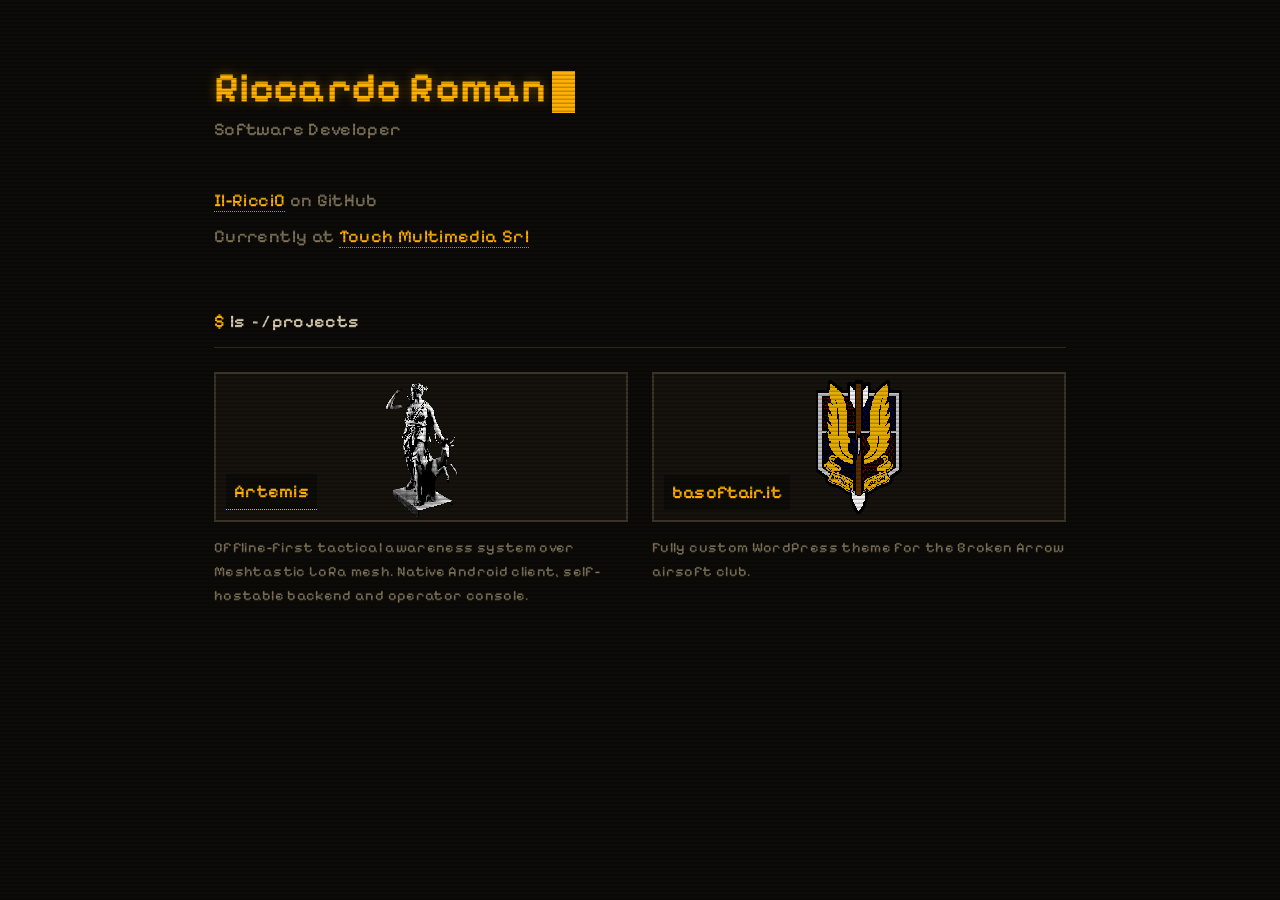
==== index.html @ a09cd4cc "Added minimal artemis page to allow for apk download." ====
<!DOCTYPE html>
<html lang="en">
<head>
	<meta charset="utf-8">
	<meta name="viewport" content="width=device-width, initial-scale=1">
	<title>Riccardo Roman | ilriccio.dev</title>
	<meta name="description" content="Software developer in Vicenza, Italy.">

	<link rel="icon" type="image/png" sizes="32x32" href="/favicon-32.png">
	<link rel="icon" type="image/png" sizes="16x16" href="/favicon-16.png">
	<link rel="icon" href="/favicon.ico" sizes="any">
	<link rel="apple-touch-icon" href="/apple-touch-icon.png">

	<meta property="og:type" content="website">
	<meta property="og:url" content="https://ilriccio.dev/">
	<meta property="og:title" content="Riccardo Roman | ilriccio.dev">
	<meta property="og:description" content="Software developer in Vicenza, Italy.">
	<meta property="og:image" content="https://ilriccio.dev/og.png">
	<meta property="og:image:width" content="1200">
	<meta property="og:image:height" content="630">
	<meta name="twitter:card" content="summary_large_image">

	<link rel="preconnect" href="https://fonts.googleapis.com">
	<link rel="preconnect" href="https://fonts.gstatic.com" crossorigin>
	<link href="https://fonts.googleapis.com/css2?family=Pixelify+Sans:wght@400..700&display=swap" rel="stylesheet">

	<style>
		:root {
			--bg:      #0d0b08;
			--panel:   #16130e;
			--fg:      #d8cbb0;
			--dim:     #7d7259;
			--amber:   #ffb000;
			--border:  #3a3428;
		}

		* { box-sizing: border-box; }

		body {
			margin: 0;
			min-height: 100vh;
			font-family: "Pixelify Sans", monospace;
			font-weight: 500;
			font-size: 18px;
			line-height: 1.7;
			letter-spacing: 0.02em;
			background: var(--bg);
			color: var(--fg);
		}

		body::after {
			content: "";
			position: fixed;
			inset: 0;
			pointer-events: none;
			z-index: 10;
			background: repeating-linear-gradient(
				to bottom,
				rgba(0,0,0,0) 0px,
				rgba(0,0,0,0) 2px,
				rgba(0,0,0,0.22) 3px,
				rgba(0,0,0,0.22) 4px
			);
		}

		#main-content {
			max-width: 900px;
			margin: 0 auto;
			padding: 4rem 1.5rem 6rem;
		}

		h1 {
			font-size: 2.6rem;
			font-weight: 700;
			line-height: 1.2;
			margin: 0;
			color: var(--amber);
			text-shadow: 0 0 12px rgba(255,176,0,0.35);
		}

		.role {
			display: block;
			color: var(--dim);
			margin-bottom: 2.5rem;
		}

		.cursor {
			display: inline-block;
			width: 0.55em;
			height: 1em;
			margin-left: 0.15em;
			vertical-align: text-bottom;
			background: var(--amber);
			animation: blink 1.1s steps(1) infinite;
		}

		@keyframes blink { 50% { opacity: 0; } }

		.meta {
			margin: 0.35rem 0;
			color: var(--dim);
		}

		a {
			color: var(--amber);
			text-decoration: none;
			border-bottom: 1px dotted var(--amber);
		}
		a:hover,
		a:focus-visible {
			background: var(--amber);
			color: var(--bg);
			border-bottom-color: transparent;
			outline: none;
		}

		h2 {
			font-size: 1.1rem;
			font-weight: 600;
			margin: 3.5rem 0 1.5rem;
			padding-bottom: 0.6rem;
			border-bottom: 1px solid var(--border);
			color: var(--fg);
		}
		h2::before {
			content: "$ ";
			color: var(--amber);
		}

		.project-carousel {
			display: flex;
			flex-wrap: wrap;
			gap: 1.5rem;
		}

		.project {
			display: flex;
			flex-direction: column;
			flex: 1 1 280px;
			min-width: 0;
		}

		.project-card {
			display: flex;
			align-items: flex-end;
			height: 150px;
			padding: 0.6rem;
			border: 2px solid var(--border);
			background-color: var(--panel);
			background-size: auto 100%;
			background-repeat: no-repeat;
			background-position: center;
			image-rendering: pixelated;
		}

		.project-title {
			padding: 0.15rem 0.5rem;
			background: rgba(13,11,8,0.85);
			color: var(--amber);
			font-weight: 600;
		}

		.project p {
			margin: 0.9rem 0 0;
			font-size: 0.9rem;
			line-height: 1.65;
			color: var(--dim);
			overflow-wrap: break-word;
		}

		#project-artemis   { background-image: url(artemis.png); }
		#project-basoftair { background-image: url(basoftair.png); }

		@media (prefers-reduced-motion: reduce) {
			.cursor { animation: none; }
		}
	</style>
</head>
<body>
	<main id="main-content">

		<h1>Riccardo Roman<span class="cursor" aria-hidden="true"></span></h1>
		<span class="role">Software Developer</span>

		<p class="meta">
			<a href="https://github.com/Il-Ricci0">Il-Ricci0</a> on GitHub
		</p>
		<p class="meta">
			Currently at <a href="https://www.touchmultimedia.com">Touch Multimedia Srl</a>
		</p>

		<h2>ls ~/projects</h2>

		<div class="project-carousel">

			<article class="project">
				<div class="project-card" id="project-artemis">
					<a class="project-title" href="/projects/artemis/">Artemis</a>
				</div>
				<p>
					Offline-first tactical awareness system over Meshtastic LoRa mesh.
					Native Android client, self-hostable backend and operator console.
				</p>
			</article>

			<article class="project">
				<div class="project-card" id="project-basoftair">
					<span class="project-title">basoftair.it</span>
				</div>
				<p>
					Fully custom WordPress theme for the Broken Arrow airsoft club.
				</p>
			</article>

		</div>

	</main>
</body>
</html>
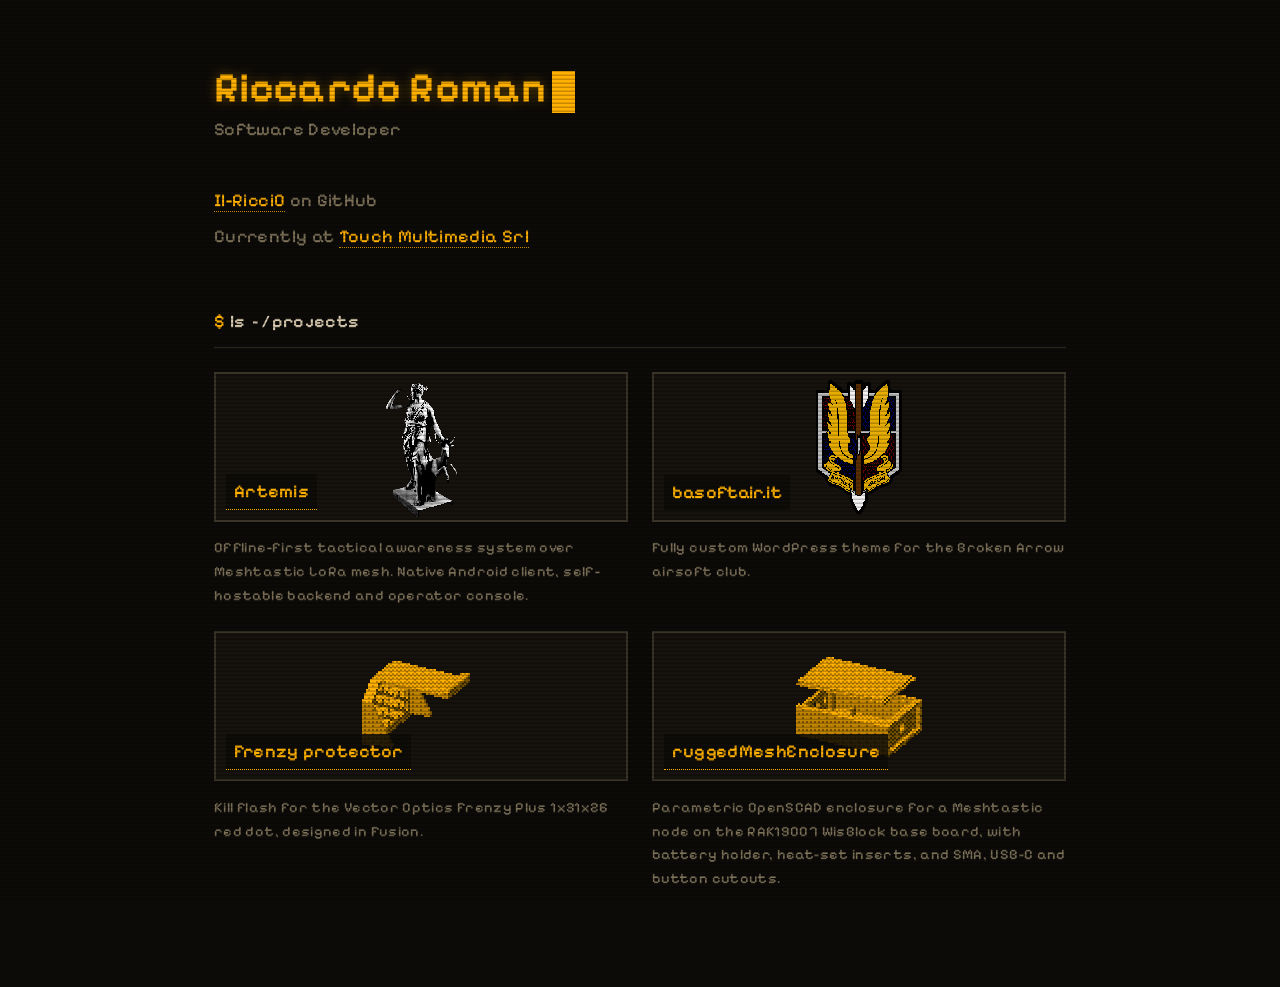
==== commit adc1d342: "Add 3D print projects with rotating STL previews and download pages." ====
--- a/index.html
+++ b/index.html
@@ -141,6 +141,7 @@
 		}
 
 		.project-card {
+			position: relative;
 			display: flex;
 			align-items: flex-end;
 			height: 150px;
@@ -153,7 +154,16 @@
 			image-rendering: pixelated;
 		}
 
+		.project-card canvas {
+			position: absolute;
+			inset: 0;
+			width: 100%;
+			height: 100%;
+			image-rendering: pixelated;
+		}
+
 		.project-title {
+			position: relative;
 			padding: 0.15rem 0.5rem;
 			background: rgba(13,11,8,0.85);
 			color: var(--amber);
@@ -212,8 +222,168 @@
 				</p>
 			</article>
 
+			<article class="project">
+				<div class="project-card">
+					<canvas data-stl="frenzy-protector.stl" aria-hidden="true"></canvas>
+					<a class="project-title" href="/projects/frenzy-protector/">Frenzy protector</a>
+				</div>
+				<p>
+					Kill flash for the Vector Optics Frenzy Plus 1x31x26 red dot,
+					designed in Fusion.
+				</p>
+			</article>
+
+			<article class="project">
+				<div class="project-card">
+					<canvas data-stl="rugged-mesh-enclosure.stl" aria-hidden="true"></canvas>
+					<a class="project-title" href="/projects/rugged-mesh-enclosure/">ruggedMeshEnclosure</a>
+				</div>
+				<p>
+					Parametric OpenSCAD enclosure for a Meshtastic node on the RAK19007
+					WisBlock base board, with battery holder, heat-set inserts, and SMA,
+					USB-C and button cutouts.
+				</p>
+			</article>
+
 		</div>
 
 	</main>
+
+	<script>
+		const PIXEL = 2;
+		const TILT = 0.45;
+		const SHADES = [[58, 42, 0], [122, 85, 0], [192, 132, 0], [255, 176, 0]];
+		const BAYER = [0, 8, 2, 10, 12, 4, 14, 6, 3, 11, 1, 9, 15, 7, 13, 5].map(v => v / 16);
+		const LIGHT = normalize([-0.4, 0.6, 0.7]);
+
+		function normalize(v) {
+			const l = Math.hypot(...v) || 1;
+			return v.map(c => c / l);
+		}
+
+		function parseStl(buf) {
+			const view = new DataView(buf);
+			const count = buf.byteLength >= 84 ? view.getUint32(80, true) : 0;
+			const tris = [];
+			if (84 + count * 50 === buf.byteLength) {
+				for (let i = 0; i < count; i++) {
+					const o = 84 + i * 50 + 12;
+					const t = [];
+					for (let k = 0; k < 9; k++) t.push(view.getFloat32(o + k * 4, true));
+					tris.push(t);
+				}
+			} else {
+				const verts = new TextDecoder().decode(buf).match(/vertex(\s+\S+){3}/g) || [];
+				for (let i = 0; i + 2 < verts.length; i += 3) {
+					tris.push(verts.slice(i, i + 3).flatMap(v => v.trim().split(/\s+/).slice(1).map(Number)));
+				}
+			}
+			return tris;
+		}
+
+		function prepare(tris) {
+			const min = [Infinity, Infinity, Infinity], max = [-Infinity, -Infinity, -Infinity];
+			for (const t of tris) for (let k = 0; k < 9; k++) {
+				min[k % 3] = Math.min(min[k % 3], t[k]);
+				max[k % 3] = Math.max(max[k % 3], t[k]);
+			}
+			const c = min.map((m, a) => (m + max[a]) / 2);
+			let r = 0;
+			for (const t of tris) for (let k = 0; k < 9; k += 3) {
+				r = Math.max(r, Math.hypot(t[k] - c[0], t[k + 1] - c[1], t[k + 2] - c[2]));
+			}
+			return tris.map(t => {
+				const p = t.map((v, k) => (v - c[k % 3]) / r);
+				const u = [p[3] - p[0], p[4] - p[1], p[5] - p[2]];
+				const v = [p[6] - p[0], p[7] - p[1], p[8] - p[2]];
+				const n = normalize([u[1] * v[2] - u[2] * v[1], u[2] * v[0] - u[0] * v[2], u[0] * v[1] - u[1] * v[0]]);
+				return { p, n };
+			});
+		}
+
+		// STL is Z-up; the view spins around Z and looks slightly down, giving [right, up, toward viewer].
+		function toView(x, y, z, ca, sa) {
+			const rx = x * ca - y * sa, ry = x * sa + y * ca;
+			const ct = Math.cos(TILT), st = Math.sin(TILT);
+			return [rx, z * ct + ry * st, z * st - ry * ct];
+		}
+
+		function render(canvas, model, angle) {
+			const w = Math.max(1, Math.round(canvas.clientWidth / PIXEL));
+			const h = Math.max(1, Math.round(canvas.clientHeight / PIXEL));
+			if (canvas.width !== w || canvas.height !== h) {
+				canvas.width = w;
+				canvas.height = h;
+			}
+			const ctx = canvas.getContext('2d');
+			const img = ctx.createImageData(w, h);
+			const depth = new Float32Array(w * h).fill(-Infinity);
+			const scale = Math.min(w, h) * 0.48;
+			const ca = Math.cos(angle), sa = Math.sin(angle);
+
+			for (const { p, n } of model) {
+				const vn = toView(n[0], n[1], n[2], ca, sa);
+				const facing = vn[2] < 0 ? -1 : 1;
+				const light = 0.2 + 0.8 * Math.max(0, facing * (vn[0] * LIGHT[0] + vn[1] * LIGHT[1] + vn[2] * LIGHT[2]));
+				const s = [];
+				for (let k = 0; k < 9; k += 3) {
+					const v = toView(p[k], p[k + 1], p[k + 2], ca, sa);
+					s.push(w / 2 + v[0] * scale, h / 2 - v[1] * scale, v[2]);
+				}
+				const [x0, y0, z0, x1, y1, z1, x2, y2, z2] = s;
+				const area = (x1 - x0) * (y2 - y0) - (x2 - x0) * (y1 - y0);
+				if (area === 0) continue;
+				const minX = Math.max(0, Math.floor(Math.min(x0, x1, x2)));
+				const maxX = Math.min(w - 1, Math.ceil(Math.max(x0, x1, x2)));
+				const minY = Math.max(0, Math.floor(Math.min(y0, y1, y2)));
+				const maxY = Math.min(h - 1, Math.ceil(Math.max(y0, y1, y2)));
+				for (let y = minY; y <= maxY; y++) {
+					for (let x = minX; x <= maxX; x++) {
+						const px = x + 0.5, py = y + 0.5;
+						const a = ((x1 - px) * (y2 - py) - (x2 - px) * (y1 - py)) / area;
+						const b = ((x2 - px) * (y0 - py) - (x0 - px) * (y2 - py)) / area;
+						const c = 1 - a - b;
+						if (a < 0 || b < 0 || c < 0) continue;
+						const z = a * z0 + b * z1 + c * z2;
+						const i = y * w + x;
+						if (z <= depth[i]) continue;
+						depth[i] = z;
+						const level = Math.min(SHADES.length - 1, Math.floor(light * (SHADES.length - 1) + BAYER[(y % 4) * 4 + (x % 4)]));
+						const [r, g, bl] = SHADES[level];
+						img.data[i * 4] = r;
+						img.data[i * 4 + 1] = g;
+						img.data[i * 4 + 2] = bl;
+						img.data[i * 4 + 3] = 255;
+					}
+				}
+			}
+			ctx.putImageData(img, 0, 0);
+		}
+
+		const still = matchMedia('(prefers-reduced-motion: reduce)').matches;
+
+		for (const canvas of document.querySelectorAll('canvas[data-stl]')) {
+			fetch(canvas.dataset.stl)
+				.then(r => r.arrayBuffer())
+				.then(buf => {
+					const model = prepare(parseStl(buf));
+					let visible = false, frame = 0;
+					const tick = t => {
+						render(canvas, model, t * 0.0006);
+						frame = visible ? requestAnimationFrame(tick) : 0;
+					};
+					if (still) {
+						const draw = () => render(canvas, model, 0.6);
+						draw();
+						addEventListener('resize', draw);
+						return;
+					}
+					new IntersectionObserver(([entry]) => {
+						visible = entry.isIntersecting;
+						if (visible && !frame) frame = requestAnimationFrame(tick);
+					}).observe(canvas);
+				});
+		}
+	</script>
 </body>
 </html>
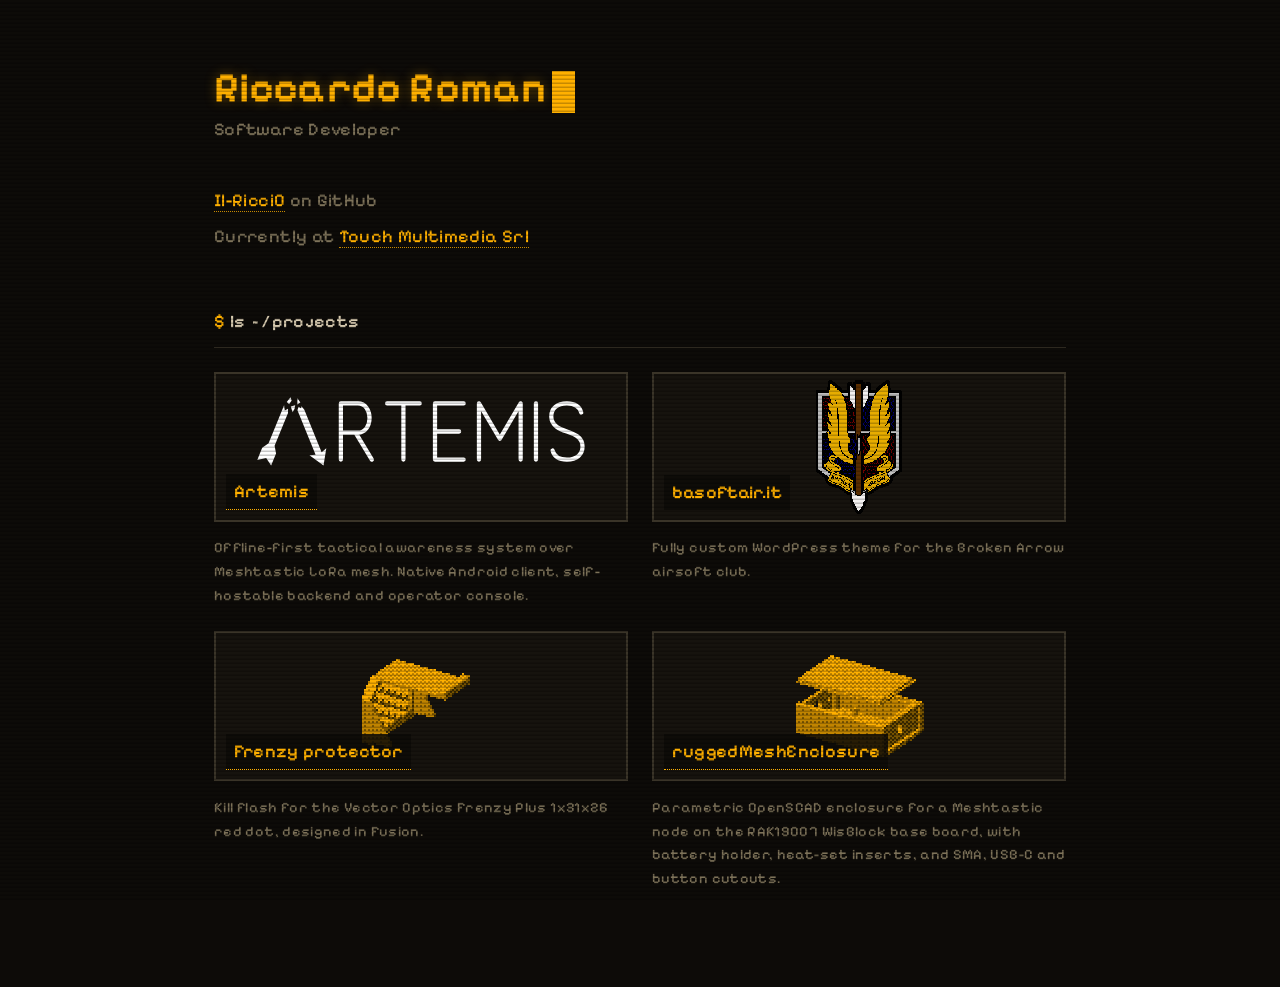
==== commit cf041ee7: "Show the full Artemis wordmark on its project card." ====
--- a/index.html
+++ b/index.html
@@ -178,7 +178,12 @@
 			overflow-wrap: break-word;
 		}
 
-		#project-artemis   { background-image: url(artemis.png); }
+		#project-artemis {
+			background-image: url(artemis.svg);
+			background-size: min(80%, 420px) auto;
+			background-position: center 30%;
+			image-rendering: auto;
+		}
 		#project-basoftair { background-image: url(basoftair.png); }
 
 		@media (prefers-reduced-motion: reduce) {
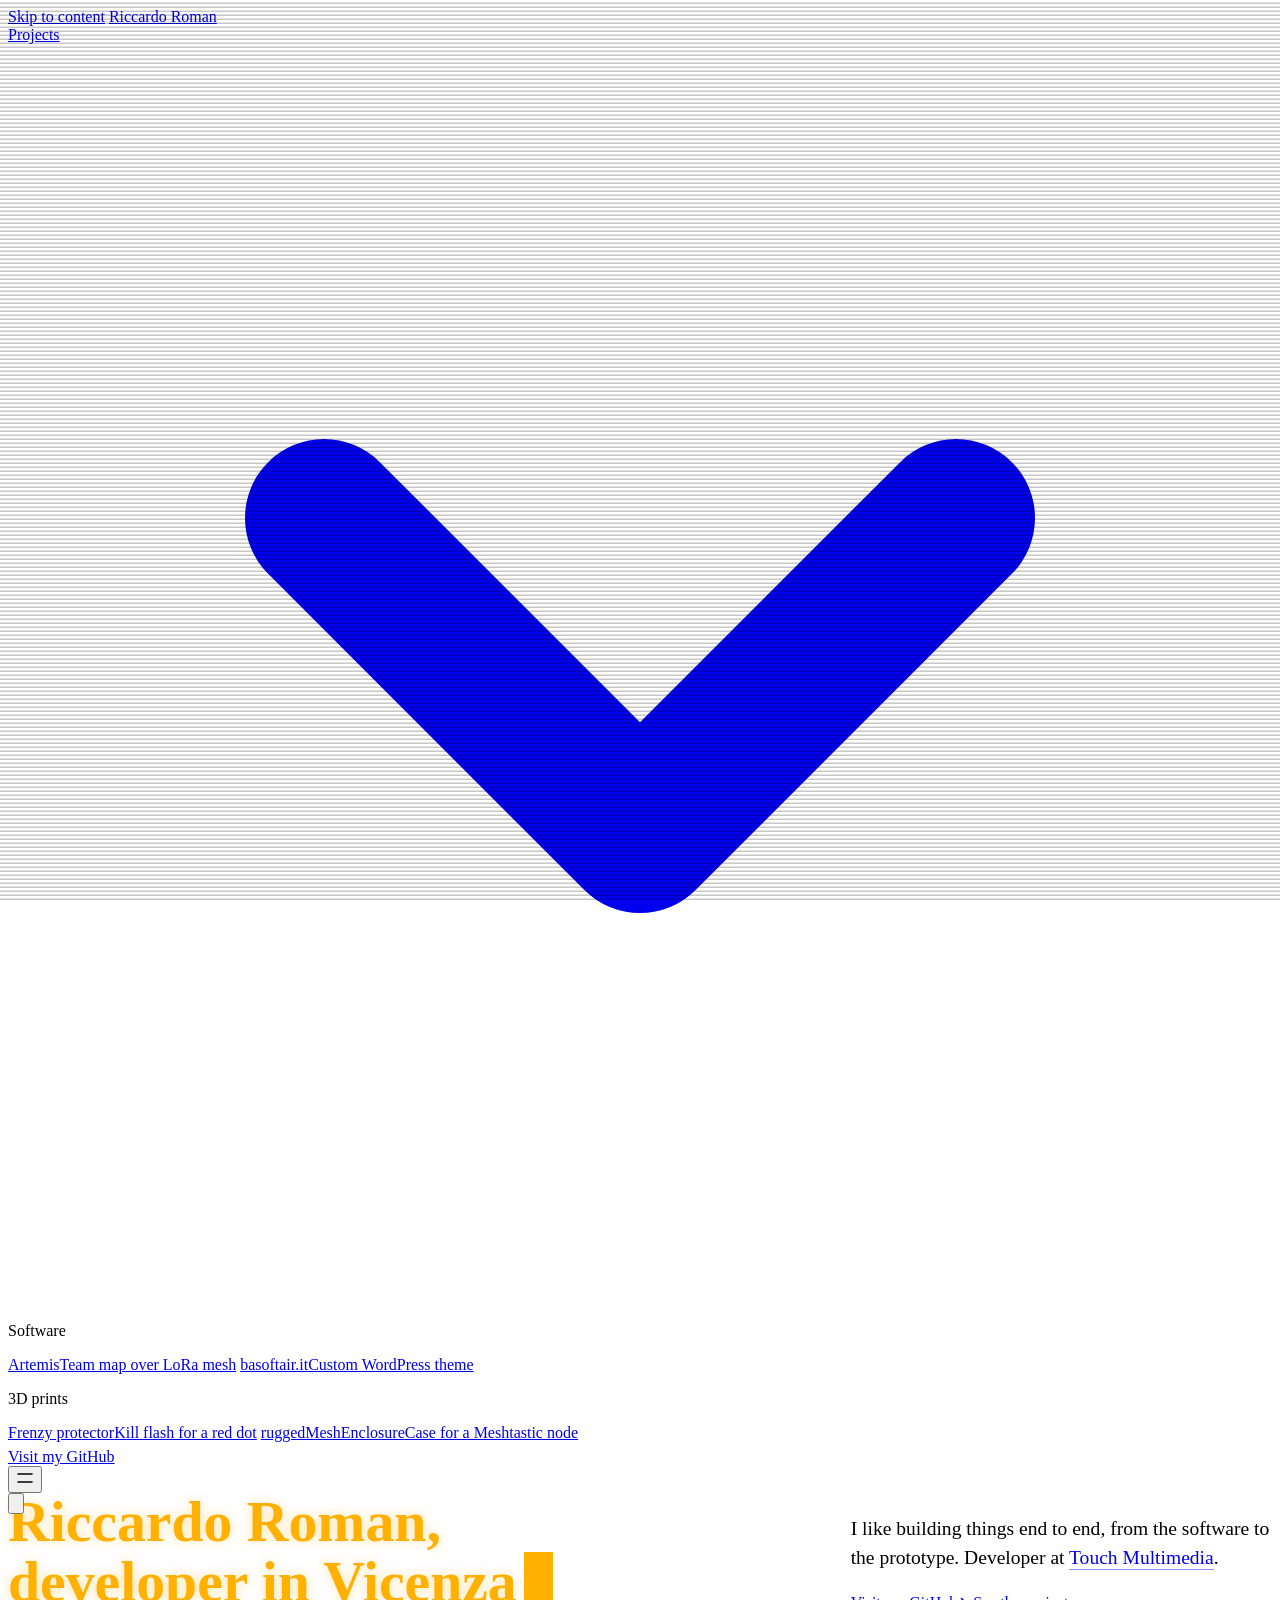
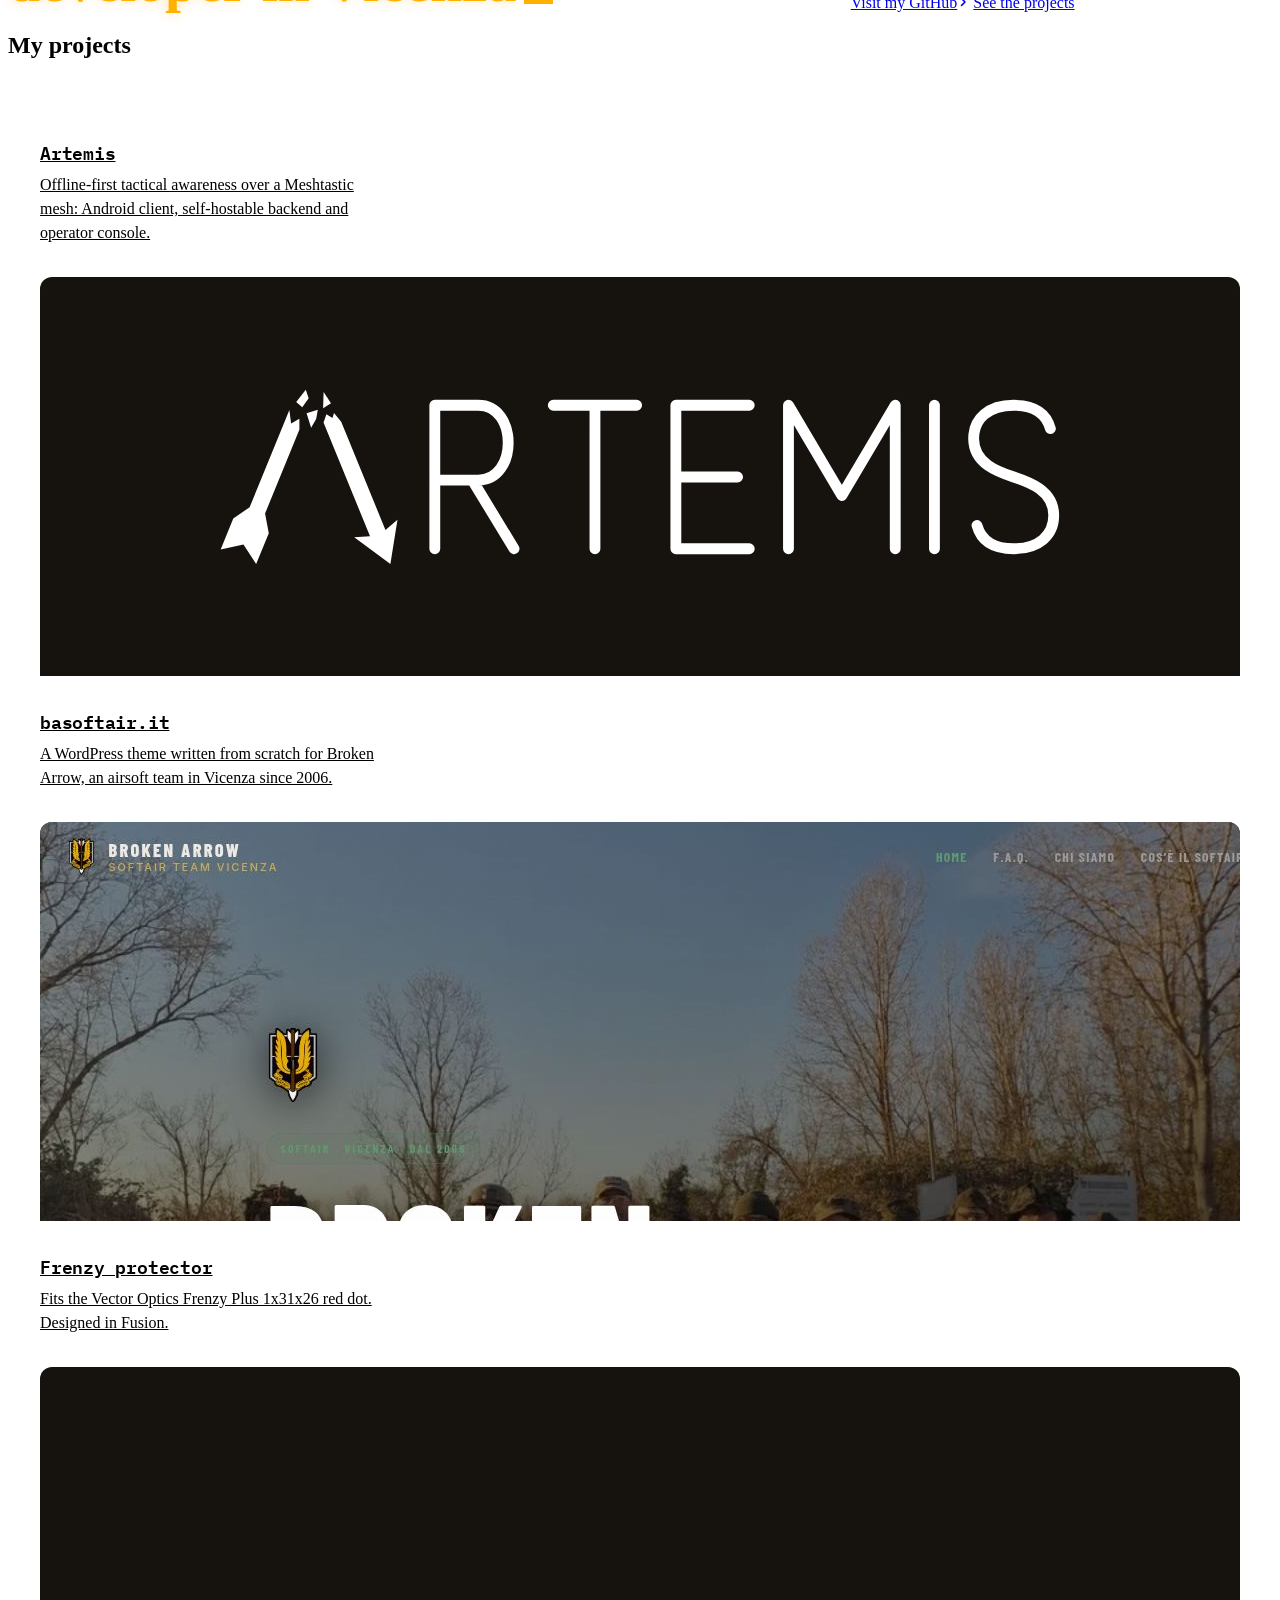
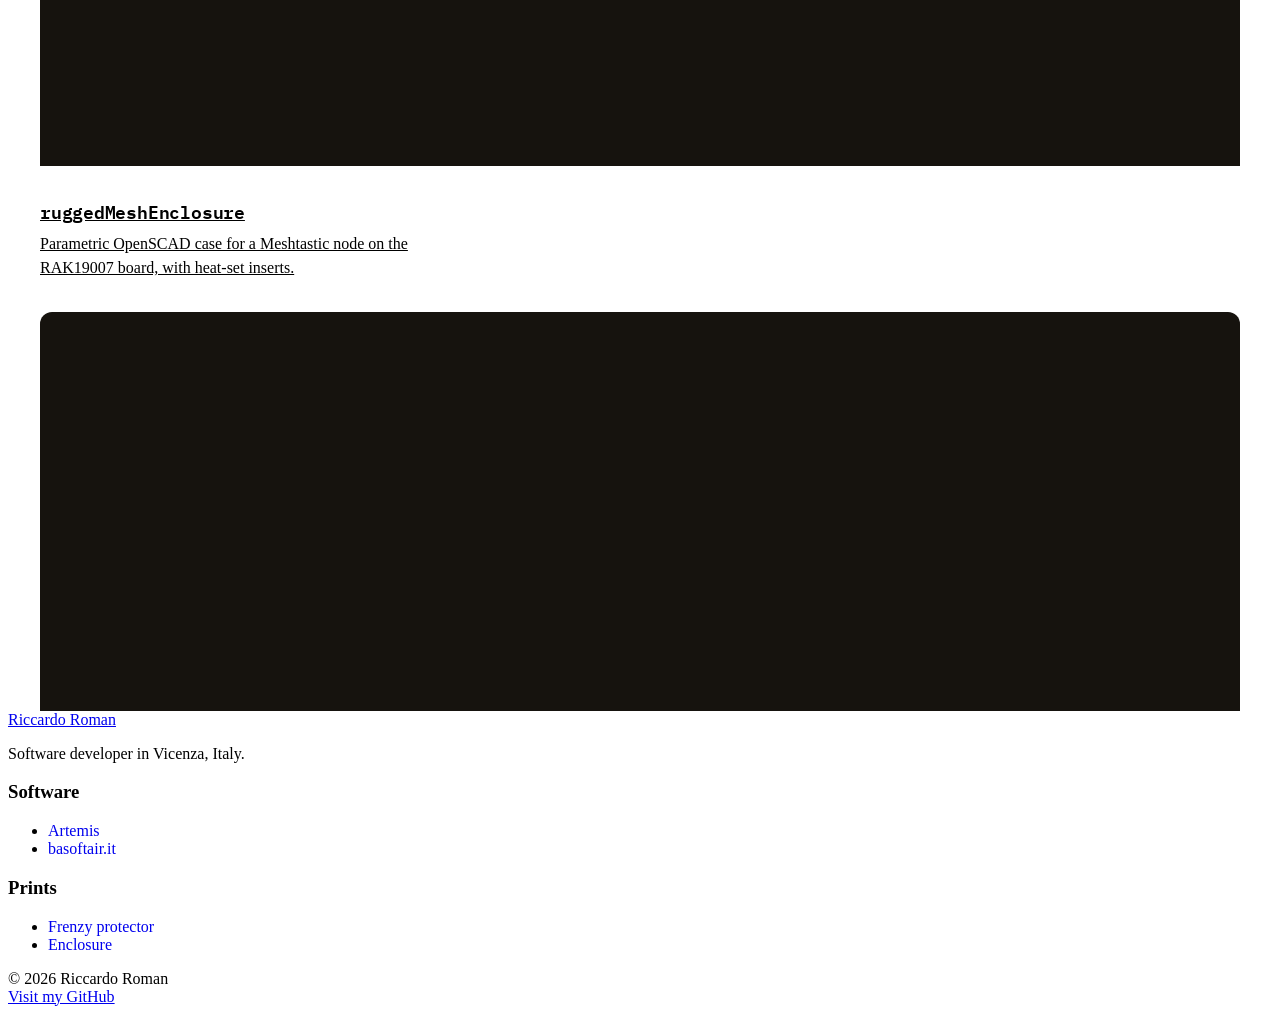
==== commit c67dd480: "Rebuild the homepage with the runner hero and one card grid for the projects." ====
--- a/index.html
+++ b/index.html
@@ -1,394 +1,210 @@
-<!DOCTYPE html>
-<html lang="en">
+<!doctype html>
+<html lang="en" data-type="software" data-radius="sharp" data-buttons="pill" data-motion>
 <head>
-	<meta charset="utf-8">
-	<meta name="viewport" content="width=device-width, initial-scale=1">
-	<title>Riccardo Roman | ilriccio.dev</title>
-	<meta name="description" content="Software developer in Vicenza, Italy.">
-
-	<link rel="icon" type="image/png" sizes="32x32" href="/favicon-32.png">
-	<link rel="icon" type="image/png" sizes="16x16" href="/favicon-16.png">
-	<link rel="icon" href="/favicon.ico" sizes="any">
-	<link rel="apple-touch-icon" href="/apple-touch-icon.png">
-
-	<meta property="og:type" content="website">
-	<meta property="og:url" content="https://ilriccio.dev/">
-	<meta property="og:title" content="Riccardo Roman | ilriccio.dev">
-	<meta property="og:description" content="Software developer in Vicenza, Italy.">
-	<meta property="og:image" content="https://ilriccio.dev/og.png">
-	<meta property="og:image:width" content="1200">
-	<meta property="og:image:height" content="630">
-	<meta name="twitter:card" content="summary_large_image">
-
-	<link rel="preconnect" href="https://fonts.googleapis.com">
-	<link rel="preconnect" href="https://fonts.gstatic.com" crossorigin>
-	<link href="https://fonts.googleapis.com/css2?family=Pixelify+Sans:wght@400..700&display=swap" rel="stylesheet">
-
-	<style>
-		:root {
-			--bg:      #0d0b08;
-			--panel:   #16130e;
-			--fg:      #d8cbb0;
-			--dim:     #7d7259;
-			--amber:   #ffb000;
-			--border:  #3a3428;
-		}
-
-		* { box-sizing: border-box; }
-
-		body {
-			margin: 0;
-			min-height: 100vh;
-			font-family: "Pixelify Sans", monospace;
-			font-weight: 500;
-			font-size: 18px;
-			line-height: 1.7;
-			letter-spacing: 0.02em;
-			background: var(--bg);
-			color: var(--fg);
-		}
-
-		body::after {
-			content: "";
-			position: fixed;
-			inset: 0;
-			pointer-events: none;
-			z-index: 10;
-			background: repeating-linear-gradient(
-				to bottom,
-				rgba(0,0,0,0) 0px,
-				rgba(0,0,0,0) 2px,
-				rgba(0,0,0,0.22) 3px,
-				rgba(0,0,0,0.22) 4px
-			);
-		}
-
-		#main-content {
-			max-width: 900px;
-			margin: 0 auto;
-			padding: 4rem 1.5rem 6rem;
-		}
-
-		h1 {
-			font-size: 2.6rem;
-			font-weight: 700;
-			line-height: 1.2;
-			margin: 0;
-			color: var(--amber);
-			text-shadow: 0 0 12px rgba(255,176,0,0.35);
-		}
-
-		.role {
-			display: block;
-			color: var(--dim);
-			margin-bottom: 2.5rem;
-		}
-
-		.cursor {
-			display: inline-block;
-			width: 0.55em;
-			height: 1em;
-			margin-left: 0.15em;
-			vertical-align: text-bottom;
-			background: var(--amber);
-			animation: blink 1.1s steps(1) infinite;
-		}
-
-		@keyframes blink { 50% { opacity: 0; } }
-
-		.meta {
-			margin: 0.35rem 0;
-			color: var(--dim);
-		}
-
-		a {
-			color: var(--amber);
-			text-decoration: none;
-			border-bottom: 1px dotted var(--amber);
-		}
-		a:hover,
-		a:focus-visible {
-			background: var(--amber);
-			color: var(--bg);
-			border-bottom-color: transparent;
-			outline: none;
-		}
-
-		h2 {
-			font-size: 1.1rem;
-			font-weight: 600;
-			margin: 3.5rem 0 1.5rem;
-			padding-bottom: 0.6rem;
-			border-bottom: 1px solid var(--border);
-			color: var(--fg);
-		}
-		h2::before {
-			content: "$ ";
-			color: var(--amber);
-		}
-
-		.project-carousel {
-			display: flex;
-			flex-wrap: wrap;
-			gap: 1.5rem;
-		}
-
-		.project {
-			display: flex;
-			flex-direction: column;
-			flex: 1 1 280px;
-			min-width: 0;
-		}
-
-		.project-card {
-			position: relative;
-			display: flex;
-			align-items: flex-end;
-			height: 150px;
-			padding: 0.6rem;
-			border: 2px solid var(--border);
-			background-color: var(--panel);
-			background-size: auto 100%;
-			background-repeat: no-repeat;
-			background-position: center;
-			image-rendering: pixelated;
-		}
-
-		.project-card canvas {
-			position: absolute;
-			inset: 0;
-			width: 100%;
-			height: 100%;
-			image-rendering: pixelated;
-		}
-
-		.project-title {
-			position: relative;
-			padding: 0.15rem 0.5rem;
-			background: rgba(13,11,8,0.85);
-			color: var(--amber);
-			font-weight: 600;
-		}
-
-		.project p {
-			margin: 0.9rem 0 0;
-			font-size: 0.9rem;
-			line-height: 1.65;
-			color: var(--dim);
-			overflow-wrap: break-word;
-		}
-
-		#project-artemis {
-			background-image: url(artemis.svg);
-			background-size: min(80%, 420px) auto;
-			background-position: center 30%;
-			image-rendering: auto;
-		}
-		#project-basoftair { background-image: url(basoftair.png); }
-
-		@media (prefers-reduced-motion: reduce) {
-			.cursor { animation: none; }
-		}
-	</style>
+<meta charset="utf-8">
+<meta name="viewport" content="width=device-width, initial-scale=1, viewport-fit=cover">
+<title>Riccardo Roman: software developer in Vicenza</title>
+<meta name="description" content="Offline-first Android apps, custom WordPress themes and 3D-printed parts, built by Riccardo Roman.">
+<meta property="og:type" content="website">
+<meta property="og:url" content="https://ilriccio.dev/">
+<meta property="og:title" content="Riccardo Roman: software developer in Vicenza">
+<meta property="og:description" content="Offline-first Android apps, custom WordPress themes and 3D-printed parts.">
+<meta property="og:image" content="https://ilriccio.dev/og.png">
+<meta property="og:image:width" content="1200">
+<meta property="og:image:height" content="630">
+<meta name="twitter:card" content="summary_large_image">
+<link rel="canonical" href="https://ilriccio.dev/">
+<link rel="icon" type="image/png" sizes="32x32" href="/favicon-32.png">
+<link rel="icon" type="image/png" sizes="16x16" href="/favicon-16.png">
+<link rel="icon" href="/favicon.ico" sizes="any">
+<link rel="apple-touch-icon" href="/apple-touch-icon.png">
+<meta name="theme-color" content="#0d0b08">
+<meta name="site-kind" content="software">
+<meta name="page-type" content="software">
+
+<link rel="preconnect" href="https://fonts.googleapis.com">
+<link rel="preconnect" href="https://fonts.gstatic.com" crossorigin>
+<link href="https://fonts.googleapis.com/css2?family=Pixelify+Sans:wght@400..700&family=IBM+Plex+Mono:wght@400;500&display=swap" rel="stylesheet">
+<link rel="stylesheet" href="assets/system.css">
+<link rel="stylesheet" href="assets/ui/cards.css">
+<link rel="stylesheet" href="assets/motion/motion.css">
+<link rel="stylesheet" href="assets/backgrounds/backgrounds.css">
+<link rel="stylesheet" href="assets/layout/layout.css">
+<style>
+:root {
+  --p-bg: #0d0b08; --p-surface: #16130e; --p-ink: #d8cbb0; --p-muted: #8a7f66;
+  --p-accent: #ffb000; --p-accent-ink: #0d0b08; --p-action: #ffb000; --p-action-ink: #0d0b08;
+  --p-inv-bg: #d8cbb0; --p-inv-surface: #c8bba2; --p-inv-ink: #0d0b08; --p-inv-muted: #4b453b;
+  --p-inv-accent: #0d0b08; --p-inv-accent-ink: #d8cbb0; --p-inv-action: #0d0b08; --p-inv-action-ink: #d8cbb0;
+  --font-display: "Pixelify Sans", ui-monospace, monospace;
+  --font-text: "IBM Plex Mono", ui-monospace, "SFMono-Regular", Menlo, Consolas, monospace;
+  --font-mono: "IBM Plex Mono", ui-monospace, "SFMono-Regular", Menlo, Consolas, monospace;
+  --display-weight: 500;
+  --display-tracking: 0;
+  --display-tracking-xl: 0;
+  --ly-scale: 0.86;
+  --ground-bg: #16130e; --ground-surface: #211b13; --ground-ink: #d8cbb0; --ground-muted: #8a7f66; --ground-accent: #ffb000;
+}
+</style>
+<link rel="stylesheet" href="pause.css">
+<script>document.documentElement.classList.add('m-enter');setTimeout(()=>document.documentElement.classList.add('m-enter-done'),700)</script>
+<script src="assets/backgrounds/backgrounds.js"></script>
+<script>document.documentElement.classList.add('mo-js');setTimeout(()=>document.documentElement.classList.add('mo-safe'),2500)</script>
+<link rel="modulepreload" href="assets/moments/moments.js">
+<link rel="modulepreload" href="assets/moments/lib.js">
+<link rel="modulepreload" href="assets/moments/iris-opens/moment.js">
+<style>
+  /* the CRT scanlines over the whole page */
+  body::after {
+    content: ""; position: fixed; inset: 0; pointer-events: none; z-index: 50;
+    background: repeating-linear-gradient(to bottom, transparent 0 2px, rgb(0 0 0 / .22) 3px 4px);
+  }
+  body { font-variant-ligatures: no-common-ligatures; }
+  h1 { color: var(--p-accent); text-shadow: 0 0 12px rgb(255 176 0 / .35); }
+  .cursor {
+    display: inline-block; width: .5em; height: .9em; margin-left: .12em; vertical-align: -.05em;
+    background: currentColor; animation: blink 1.1s steps(1) 3;
+  }
+  @keyframes blink { 50% { opacity: 0; } }
+
+  /* the dithered STL renders: the hero's product stage and the print cards */
+  .hero--product .hero__stage > [data-product] { inset: 0; }
+  main > .hero:has(canvas[data-runner]) { position: relative; }
+  .hero > .hero__stage:has(canvas[data-runner]) { position: absolute; inset: 0; margin: 0; z-index: 0; min-height: 0; border-radius: 0; background: none; }
+  canvas[data-runner] { position: absolute; inset: 0; width: 100%; height: 100%; image-rendering: pixelated; }
+  canvas[data-stl] { position: absolute; inset: 0; width: 100%; height: 100%; image-rendering: pixelated; }
+  #projects .panel { --p-h: 400px; height: var(--p-h); flex: none; background: var(--ground-bg); }
+  .menu-mark { position: absolute; inset: 0; margin: auto; width: 70%; height: auto; }
+  @media (max-width: 1279px) and (min-width: 1024px) { #projects .panel { --p-h: 280px; } }
+  @media (max-width: 639px) { #projects .panel { --p-h: 170px; } }
+  @media (prefers-reduced-motion: no-preference) { html { scroll-behavior: smooth; } }
+  footer.closing { height: auto; }
+  #projects { height: auto; }
+  #projects > .wrap { gap: var(--s-7); }
+  @media (prefers-reduced-motion: reduce) { .cursor { animation: none; } }
+</style>
 </head>
 <body>
-	<main id="main-content">
-
-		<h1>Riccardo Roman<span class="cursor" aria-hidden="true"></span></h1>
-		<span class="role">Software Developer</span>
-
-		<p class="meta">
-			<a href="https://github.com/Il-Ricci0">Il-Ricci0</a> on GitHub
-		</p>
-		<p class="meta">
-			Currently at <a href="https://www.touchmultimedia.com">Touch Multimedia Srl</a>
-		</p>
-
-		<h2>ls ~/projects</h2>
-
-		<div class="project-carousel">
-
-			<article class="project">
-				<div class="project-card" id="project-artemis">
-					<a class="project-title" href="/projects/artemis/">Artemis</a>
-				</div>
-				<p>
-					Offline-first tactical awareness system over Meshtastic LoRa mesh.
-					Native Android client, self-hostable backend and operator console.
-				</p>
-			</article>
-
-			<article class="project">
-				<div class="project-card" id="project-basoftair">
-					<span class="project-title">basoftair.it</span>
-				</div>
-				<p>
-					Fully custom WordPress theme for the Broken Arrow airsoft club.
-				</p>
-			</article>
-
-			<article class="project">
-				<div class="project-card">
-					<canvas data-stl="frenzy-protector.stl" aria-hidden="true"></canvas>
-					<a class="project-title" href="/projects/frenzy-protector/">Frenzy protector</a>
-				</div>
-				<p>
-					Kill flash for the Vector Optics Frenzy Plus 1x31x26 red dot,
-					designed in Fusion.
-				</p>
-			</article>
-
-			<article class="project">
-				<div class="project-card">
-					<canvas data-stl="rugged-mesh-enclosure.stl" aria-hidden="true"></canvas>
-					<a class="project-title" href="/projects/rugged-mesh-enclosure/">ruggedMeshEnclosure</a>
-				</div>
-				<p>
-					Parametric OpenSCAD enclosure for a Meshtastic node on the RAK19007
-					WisBlock base board, with battery holder, heat-set inserts, and SMA,
-					USB-C and button cutouts.
-				</p>
-			</article>
-
-		</div>
-
-	</main>
-
-	<script>
-		const PIXEL = 2;
-		const TILT = 0.45;
-		const SHADES = [[58, 42, 0], [122, 85, 0], [192, 132, 0], [255, 176, 0]];
-		const BAYER = [0, 8, 2, 10, 12, 4, 14, 6, 3, 11, 1, 9, 15, 7, 13, 5].map(v => v / 16);
-		const LIGHT = normalize([-0.4, 0.6, 0.7]);
-
-		function normalize(v) {
-			const l = Math.hypot(...v) || 1;
-			return v.map(c => c / l);
-		}
-
-		function parseStl(buf) {
-			const view = new DataView(buf);
-			const count = buf.byteLength >= 84 ? view.getUint32(80, true) : 0;
-			const tris = [];
-			if (84 + count * 50 === buf.byteLength) {
-				for (let i = 0; i < count; i++) {
-					const o = 84 + i * 50 + 12;
-					const t = [];
-					for (let k = 0; k < 9; k++) t.push(view.getFloat32(o + k * 4, true));
-					tris.push(t);
-				}
-			} else {
-				const verts = new TextDecoder().decode(buf).match(/vertex(\s+\S+){3}/g) || [];
-				for (let i = 0; i + 2 < verts.length; i += 3) {
-					tris.push(verts.slice(i, i + 3).flatMap(v => v.trim().split(/\s+/).slice(1).map(Number)));
-				}
-			}
-			return tris;
-		}
-
-		function prepare(tris) {
-			const min = [Infinity, Infinity, Infinity], max = [-Infinity, -Infinity, -Infinity];
-			for (const t of tris) for (let k = 0; k < 9; k++) {
-				min[k % 3] = Math.min(min[k % 3], t[k]);
-				max[k % 3] = Math.max(max[k % 3], t[k]);
-			}
-			const c = min.map((m, a) => (m + max[a]) / 2);
-			let r = 0;
-			for (const t of tris) for (let k = 0; k < 9; k += 3) {
-				r = Math.max(r, Math.hypot(t[k] - c[0], t[k + 1] - c[1], t[k + 2] - c[2]));
-			}
-			return tris.map(t => {
-				const p = t.map((v, k) => (v - c[k % 3]) / r);
-				const u = [p[3] - p[0], p[4] - p[1], p[5] - p[2]];
-				const v = [p[6] - p[0], p[7] - p[1], p[8] - p[2]];
-				const n = normalize([u[1] * v[2] - u[2] * v[1], u[2] * v[0] - u[0] * v[2], u[0] * v[1] - u[1] * v[0]]);
-				return { p, n };
-			});
-		}
-
-		// STL is Z-up; the view spins around Z and looks slightly down, giving [right, up, toward viewer].
-		function toView(x, y, z, ca, sa) {
-			const rx = x * ca - y * sa, ry = x * sa + y * ca;
-			const ct = Math.cos(TILT), st = Math.sin(TILT);
-			return [rx, z * ct + ry * st, z * st - ry * ct];
-		}
-
-		function render(canvas, model, angle) {
-			const w = Math.max(1, Math.round(canvas.clientWidth / PIXEL));
-			const h = Math.max(1, Math.round(canvas.clientHeight / PIXEL));
-			if (canvas.width !== w || canvas.height !== h) {
-				canvas.width = w;
-				canvas.height = h;
-			}
-			const ctx = canvas.getContext('2d');
-			const img = ctx.createImageData(w, h);
-			const depth = new Float32Array(w * h).fill(-Infinity);
-			const scale = Math.min(w, h) * 0.48;
-			const ca = Math.cos(angle), sa = Math.sin(angle);
-
-			for (const { p, n } of model) {
-				const vn = toView(n[0], n[1], n[2], ca, sa);
-				const facing = vn[2] < 0 ? -1 : 1;
-				const light = 0.2 + 0.8 * Math.max(0, facing * (vn[0] * LIGHT[0] + vn[1] * LIGHT[1] + vn[2] * LIGHT[2]));
-				const s = [];
-				for (let k = 0; k < 9; k += 3) {
-					const v = toView(p[k], p[k + 1], p[k + 2], ca, sa);
-					s.push(w / 2 + v[0] * scale, h / 2 - v[1] * scale, v[2]);
-				}
-				const [x0, y0, z0, x1, y1, z1, x2, y2, z2] = s;
-				const area = (x1 - x0) * (y2 - y0) - (x2 - x0) * (y1 - y0);
-				if (area === 0) continue;
-				const minX = Math.max(0, Math.floor(Math.min(x0, x1, x2)));
-				const maxX = Math.min(w - 1, Math.ceil(Math.max(x0, x1, x2)));
-				const minY = Math.max(0, Math.floor(Math.min(y0, y1, y2)));
-				const maxY = Math.min(h - 1, Math.ceil(Math.max(y0, y1, y2)));
-				for (let y = minY; y <= maxY; y++) {
-					for (let x = minX; x <= maxX; x++) {
-						const px = x + 0.5, py = y + 0.5;
-						const a = ((x1 - px) * (y2 - py) - (x2 - px) * (y1 - py)) / area;
-						const b = ((x2 - px) * (y0 - py) - (x0 - px) * (y2 - py)) / area;
-						const c = 1 - a - b;
-						if (a < 0 || b < 0 || c < 0) continue;
-						const z = a * z0 + b * z1 + c * z2;
-						const i = y * w + x;
-						if (z <= depth[i]) continue;
-						depth[i] = z;
-						const level = Math.min(SHADES.length - 1, Math.floor(light * (SHADES.length - 1) + BAYER[(y % 4) * 4 + (x % 4)]));
-						const [r, g, bl] = SHADES[level];
-						img.data[i * 4] = r;
-						img.data[i * 4 + 1] = g;
-						img.data[i * 4 + 2] = bl;
-						img.data[i * 4 + 3] = 255;
-					}
-				}
-			}
-			ctx.putImageData(img, 0, 0);
-		}
-
-		const still = matchMedia('(prefers-reduced-motion: reduce)').matches;
-
-		for (const canvas of document.querySelectorAll('canvas[data-stl]')) {
-			fetch(canvas.dataset.stl)
-				.then(r => r.arrayBuffer())
-				.then(buf => {
-					const model = prepare(parseStl(buf));
-					let visible = false, frame = 0;
-					const tick = t => {
-						render(canvas, model, t * 0.0006);
-						frame = visible ? requestAnimationFrame(tick) : 0;
-					};
-					if (still) {
-						const draw = () => render(canvas, model, 0.6);
-						draw();
-						addEventListener('resize', draw);
-						return;
-					}
-					new IntersectionObserver(([entry]) => {
-						visible = entry.isIntersecting;
-						if (visible && !frame) frame = requestAnimationFrame(tick);
-					}).observe(canvas);
-				});
-		}
-	</script>
+<!-- type: software (a developer's own software and printed hardware; dark tech page)
+     deal: hero product (the hedgehog runner on the stage), nav nav-mega, close none (removed at the client's ask), footer footer-dark,
+     rhythm surface-pairs (#projects on .ground-surface), buttons pill, mark none (the name alone, as the client asked)
+     palette: the client's own (amber on near-black, start.mjs brand); type: Pixelify Sans display, IBM Plex Mono text
+     moments: iris-opens on #projects (the page's one ground change; counter-rolls re-dealt: its strips clip the pixel face) -->
+<header class="nav">
+  <div class="wrap nav__bar">
+    <a class="skip-link" href="#top">Skip to content</a>
+    <a class="nav__logo" href="#top">Riccardo Roman</a>
+    <nav class="nav__links" aria-label="Main">
+      <div class="nav__item">
+        <a class="nav__link" href="#projects">Projects <svg class="chev" viewBox="0 0 12 12" aria-hidden="true"><path d="M3 4.5l3 3 3-3" fill="none" stroke="currentColor" stroke-width="1.5" stroke-linecap="round" stroke-linejoin="round"/></svg></a>
+        <div class="nav__menu">
+          <div class="wrap grid">
+            <div class="menu-col span-3">
+              <p class="t-label">Software</p>
+              <a href="/projects/artemis/">Artemis<span>Team map over LoRa mesh</span></a>
+              <a href="https://basoftair.it">basoftair.it<span>Custom WordPress theme</span></a>
+            </div>
+            <div class="menu-col span-3">
+              <p class="t-label">3D prints</p>
+              <a href="/projects/frenzy-protector/">Frenzy protector<span>Kill flash for a red dot</span></a>
+              <a href="/projects/rugged-mesh-enclosure/">ruggedMeshEnclosure<span>Case for a Meshtastic node</span></a>
+            </div>
+          </div>
+        </div>
+      </div>
+    </nav>
+    <div class="nav__actions">
+      <a class="btn btn--primary" href="https://github.com/Il-Ricci0">Visit my GitHub</a>
+    </div>
+    <button class="nav__toggle" type="button" aria-expanded="false" aria-label="Menu">
+      <svg width="18" height="18" viewBox="0 0 18 18" aria-hidden="true"><path d="M2 5h14M2 13h14" stroke="currentColor" stroke-width="1.6" stroke-linecap="round"/></svg>
+    </button>
+  </div>
+</header>
+
+<main id="top">
+  <section class="hero hero--product" data-enter aria-labelledby="hero-h">
+    <div class="hero__stage">
+      <div class="frame" data-product data-product-place="stage" role="img" aria-label="A pixel hedgehog running an endless level, curling into a ball to jump over mushrooms, rocks and stumps">
+        <canvas data-runner></canvas>
+        <button class="loop-pause" type="button" aria-pressed="false" aria-label="Pause the hedgehog run"><svg viewBox="0 0 14 14" aria-hidden="true"><path d="M3 2h3v10H3zM8 2h3v10H8z"/></svg></button>
+      </div>
+    </div>
+    <div class="wrap"><div class="hero-text hero__in">
+      <div class="hero__head">
+        <div>
+          <h1 id="hero-h">Riccardo Roman, developer in Vicenza<span class="cursor" aria-hidden="true"></span></h1>
+          <p class="hero__lead">I like building things end to end, from the software to the prototype. Developer at <a href="https://www.touchmultimedia.com">Touch Multimedia</a>.</p>
+        </div>
+        <div class="btn-row">
+          <a class="btn btn--primary" href="https://github.com/Il-Ricci0">Visit my GitHub<svg class="m-arrow" viewBox="0 0 12 12" aria-hidden="true"><path class="m-arrow__stem" d="M1 6h8"/><path class="m-arrow__head" d="M4.5 2.5 8 6l-3.5 3.5"/></svg></a>
+          <a class="btn btn--secondary" href="#projects">See the projects</a>
+        </div>
+      </div>
+    </div></div>
+  </section>
+
+  <section class="section ground-surface" id="projects" data-moment="iris-opens" data-moment-opts='{"from": "base"}' aria-labelledby="projects-h">
+    <div class="wrap">
+      <div class="group">
+        <div class="section-head">
+          <h2 id="projects-h">My projects</h2>
+        </div>
+        <div class="grid">
+        <a class="card card--row card--open span-6" href="/projects/artemis/">
+          <h3>Artemis</h3>
+          <p>Offline-first tactical awareness over a Meshtastic mesh: Android client, self-hostable backend and operator console.</p>
+          <div class="panel"><img class="menu-mark" src="artemis.svg" alt="" aria-hidden="true"></div>
+        </a>
+        <a class="card card--row card--open span-6" href="https://basoftair.it">
+          <h3>basoftair.it</h3>
+          <p>A WordPress theme written from scratch for Broken Arrow, an airsoft team in Vicenza since 2006.</p>
+          <div class="panel"><img class="frame__img" src="img/basoftair-site.jpg" alt="" aria-hidden="true" loading="lazy" width="1440" height="900" style="object-position: top"></div>
+        </a>
+        </div>
+      </div>
+      <div class="grid">
+        <a class="card card--row card--open span-6" href="/projects/frenzy-protector/">
+          <h3>Frenzy protector</h3>
+          <p>Fits the Vector Optics Frenzy Plus 1x31x26 red dot. Designed in Fusion.</p>
+          <div class="panel"><canvas data-stl="projects/frenzy-protector/frenzy-protector.stl" aria-hidden="true"></canvas></div>
+        </a>
+        <a class="card card--row card--open span-6" href="/projects/rugged-mesh-enclosure/">
+          <h3>ruggedMeshEnclosure</h3>
+          <p>Parametric OpenSCAD case for a Meshtastic node on the RAK19007 board, with heat-set inserts.</p>
+          <div class="panel"><canvas data-stl="projects/rugged-mesh-enclosure/bottom-shell.stl" aria-hidden="true"></canvas></div>
+        </a>
+      </div>
+    </div>
+  </section>
+</main>
+
+<footer class="footer closing footer--dark ground-inverse" id="contact" aria-label="Contact">
+  <div class="wrap">
+    <div class="closing__links">
+      <div class="grid">
+        <div class="span-8 stack-4">
+          <a class="nav__logo" href="#top">Riccardo Roman</a>
+          <p class="footer__lede">Software developer in Vicenza, Italy.</p>
+        </div>
+        <div class="span-2 footer__col"><h3>Software</h3><ul><li><a href="/projects/artemis/">Artemis</a></li><li><a href="https://basoftair.it">basoftair.it</a></li></ul></div>
+        <div class="span-2 footer__col"><h3>Prints</h3><ul><li><a href="/projects/frenzy-protector/">Frenzy protector</a></li><li><a href="/projects/rugged-mesh-enclosure/">Enclosure</a></li></ul></div>
+      </div>
+      <div class="footer__legal">
+        <span>&copy; 2026 Riccardo Roman</span>
+      </div>
+    </div>
+  </div>
+</footer>
+
+<nav class="actionbar" aria-label="Quick actions">
+  <a class="btn btn--primary" href="https://github.com/Il-Ricci0">Visit my GitHub</a>
+</nav>
+
+<script type="module" src="assets/system.js"></script>
+<script type="module" src="assets/motion/motion.js"></script>
+<script type="module" src="assets/layout/layout.js"></script>
+<script src="stl.js"></script>
+<script src="runner.js"></script>
 </body>
 </html>
--- a/assets/ui/cards.css
+++ b/assets/ui/cards.css
@@ -0,0 +1,304 @@
+/*
+  taste-skill feature cards - the card, its inset panel and where a fragment sits on it.
+  The rules and their reasons are in references/cards.md. Link after system.css (it refines .card
+  and .panel there) or on its own with these tokens on a ground:
+    --bg (page), --card (one step off the page), --ink, --muted, --accent, --accent-ink,
+    --font-text, --font-mono
+  Fragments in a panel take --fx-* from .stage (set below from the same tokens).
+*/
+
+/* ---------------------------------------------------------------- the card */
+.card {
+  --c-r: 20px;                      /* card radius */
+  --c-pad: 28px;                    /* text padding = the panel's side inset */
+  --c-gap: 8px;                     /* an inset panel's margin; its radius is --c-r minus this */
+  --c-border: color-mix(in oklab, var(--ink) 8%, transparent);
+  --c-text: color-mix(in oklab, var(--ink) 84%, var(--card));   /* card text: the ink, a touch softer than titles */
+  --c-hi: oklch(from var(--card) 1 0 0 / clamp(0, calc(0.09 - l * 0.09), 0.07));
+  --c-sh: oklch(from var(--card) 0 0 0 / calc(0.07 - l * 0.04));
+  position: relative; display: flex; flex-direction: column; min-width: 0;
+  padding: var(--c-pad); border-radius: var(--c-r);
+  background: var(--card); color: var(--ink);
+  border: 1px solid var(--c-border);
+  box-shadow: inset 0 1px 0 var(--c-hi), 0 1px 2px var(--c-sh);
+  overflow: clip;
+  gap: 0;
+}
+@media (min-width: 1024px) { .card { --c-pad: 32px; } }
+@media (max-width: 639px) { .card { --c-r: 18px; --c-pad: 20px; } }
+
+.card > h3, .card__title {
+  margin: 0; font-family: var(--font-text); font-size: 18px; line-height: 26px; font-weight: 560;
+  letter-spacing: -0.012em; color: var(--ink); text-wrap: balance;
+}
+/* the two lines under a title: 16px in the ink (a touch softer than the title), never small grey text */
+.card > p, .card__text {
+  margin: 8px 0 0; font-size: 16px; line-height: 24px; color: var(--c-text);
+  max-width: 46ch; text-wrap: pretty;
+}
+/* two muted lines keep one height in a row so the panels line up; only where cards sit side by side
+   (below 1024px a row is one column, and the held line would be an empty gap) */
+@media (min-width: 1024px) { .card--row > p { min-height: 2lh; } }
+.card__link {
+  display: inline-flex; align-items: center; gap: 6px; margin-top: 16px; width: max-content;
+  font-size: 15px; font-weight: 500; line-height: 22px; color: var(--ink); text-decoration: none;
+}
+.card__link svg { width: 14px; height: 14px; transition: transform 200ms cubic-bezier(.2,.7,.2,1); }
+.card__link:hover svg { transform: translateX(2px); }
+
+/* ---------------------------------------------------------------- the inset panel */
+/* Default (x.ai): aligned with the text column and running off the card's bottom edge.
+   The effect canvas mounts on the panel (data-fx) and sits under everything in it. */
+.panel {
+  --p-r: 12px;
+  display: block; padding: 0;
+  --p-h: clamp(264px, 22vw + 8px, 340px);
+  position: relative; isolation: isolate; overflow: clip;
+  min-height: var(--p-h); flex: 1 0 auto;
+  border-radius: var(--p-r) var(--p-r) 0 0;
+  background: color-mix(in oklab, var(--ink) 4%, var(--card));
+}
+/* a panel with no effect mounted stands on the page's lit ground (system.css --ground-*: sand, sky,
+   sage, painting), never a grey a shade off the white UI on it: flat on kind other (cafes, shops,
+   studios); on a tech page (site-kind tech, software or gaming) a soft mesh of the ground's own tones,
+   the Figma tile, with no grain (grain or texture would be the page's one effect). A [data-fx] panel
+   draws its effect instead. */
+.panel:not([data-fx], .panel--device) { background: var(--ground-bg, #d9ccb7); }
+:root:has(meta[name="site-kind"]:is([content="tech"], [content="software"], [content="gaming"])) .panel:not([data-fx], .panel--device) {
+  background-color: var(--ground-bg, #d9ccb7);
+  background-image:
+    radial-gradient(70% 90% at 12% 0%, color-mix(in oklab, var(--ground-surface, #e9e0d2) 92%, white), transparent 70%),
+    radial-gradient(60% 80% at 100% 100%, color-mix(in oklab, var(--ground-accent, #a8794a) 34%, var(--ground-bg, #d9ccb7)), transparent 72%),
+    radial-gradient(50% 60% at 85% 10%, color-mix(in oklab, var(--ground-surface, #e9e0d2) 60%, transparent), transparent 70%);
+}
+.card > .panel { margin-top: 32px; margin-bottom: calc(-1 * var(--c-pad) - 1px); }
+.card > .panel--device { margin-top: 24px; }
+/* system.css spaces the text above a panel itself; here the panel carries the 32px */
+.card > :has(+ .panel) { margin-bottom: 0; }
+/* a crisp 1px edge over the ground and over any fragment it crops */
+.panel::after {
+  content: ""; position: absolute; inset: 0; z-index: 4; pointer-events: none; border-radius: inherit;
+  box-shadow: inset 0 0 0 1px color-mix(in oklab, var(--ink) 7%, transparent), inset 0 1px 0 color-mix(in oklab, var(--ink) 4%, transparent);
+}
+/* the vignette that calms the ground where the fragment sits (--vx, --vy: its centre) */
+.panel::before {
+  content: ""; position: absolute; inset: 0; z-index: 0; pointer-events: none; width: auto; padding: 0;
+  background: radial-gradient(ellipse 70% 62% at var(--vx, 50%) var(--vy, 62%),
+    color-mix(in oklab, var(--calm, var(--card)) var(--calm-k, 34%), transparent), transparent 72%);
+}
+/* inset on all sides by --c-gap; nested radius */
+.card > .panel--inset {
+  margin: 32px calc(var(--c-gap) - var(--c-pad)) calc(var(--c-gap) - var(--c-pad));
+  border-radius: calc(var(--c-r) - var(--c-gap));
+}
+/* runs to the card's side and bottom edges (Figma's image band); the card's corners clip it */
+.card > .panel--flush {
+  margin: 32px calc(-1 * var(--c-pad) - 1px) calc(-1 * var(--c-pad) - 1px);
+  border-radius: 0;
+}
+.panel--flush::after { box-shadow: inset 0 1px 0 color-mix(in oklab, var(--ink) 7%, transparent); }
+/* the panel on top, the caption under it (tall cards) */
+.card > .panel--top {
+  order: -1; margin: calc(var(--c-gap) - var(--c-pad)) calc(var(--c-gap) - var(--c-pad)) 24px;
+  border-radius: calc(var(--c-r) - var(--c-gap)); flex: none; min-height: 0; aspect-ratio: 1 / 1;
+}
+.panel--top.panel--wide { aspect-ratio: 4 / 3; }
+
+/* a device (x.ai's "Computer" card): a status row, then the ground as its screen. The row sits on the
+   card itself, not in a frame of its own, so the card stays two levels deep (card > picture > UI) */
+.panel--device { display: flex; padding: 0; flex-direction: column; background: none; overflow: visible; isolation: auto; border-radius: 0; }
+.panel--device::before, .panel--device::after { display: none; }
+.panel__bar {
+  display: flex; align-items: center; gap: 8px; height: 32px; margin-bottom: 12px; padding: 0; flex: none;
+  font: 500 13px/20px var(--font-text); color: var(--ink);
+}
+.panel__bar .muted { color: var(--muted); font-weight: 400; }
+.panel__bar .sp { flex: 1; }
+/* the bar's status is quiet ink: the accent belongs to the one status inside the screen */
+.panel__status {
+  display: inline-flex; align-items: center; gap: 6px; height: 22px; padding: 0 8px; border-radius: 6px;
+  font: 500 var(--t-label)/1 var(--font-text); color: var(--ink);
+  background: color-mix(in oklab, var(--ink) 6%, transparent); box-shadow: inset 0 0 0 1px color-mix(in oklab, var(--ink) 8%, transparent);
+}
+.panel__bar .ui-agent { width: 20px; height: 20px; --u-ink: var(--ink); --u-bg: var(--card); }
+/* a still dot: the bar's status never spins on its own (the moving part is the screen's one loop) */
+.panel__status i { width: 6px; height: 6px; border-radius: 50%; background: currentColor; opacity: 0.7; }
+.panel__screen {
+  position: relative; isolation: isolate; overflow: clip; flex: 1;
+  margin: 0; border-radius: var(--p-r) var(--p-r) 0 0;
+  background: color-mix(in oklab, var(--ink) 4%, var(--card));
+}
+.panel__screen::after {
+  content: ""; position: absolute; inset: 0; z-index: 4; pointer-events: none; border-radius: inherit;
+  box-shadow: inset 0 0 0 1px color-mix(in oklab, var(--ink) 7%, transparent);
+}
+.panel__screen::before {
+  content: ""; position: absolute; inset: 0; z-index: 0; pointer-events: none;
+  background: radial-gradient(ellipse 70% 62% at var(--vx, 50%) var(--vy, 70%),
+    color-mix(in oklab, var(--calm, #000) var(--calm-k, 30%), transparent), transparent 72%);
+}
+
+/* ---------------------------------------------------------------- where a fragment sits */
+/* .stage holds the fragment(s) and gives them their palette: the fragment surface is one step
+   lighter than the card on dark grounds and white on light ones */
+.stage, .panel > .stage, .panel__screen > .stage {
+  position: absolute; inset: 0; z-index: 1; max-width: none;
+  --ui-font: var(--font-text); --ui-mono: var(--font-mono); --ui-radius: 12px;
+  /* the fragment surface: white on a light card, one step lighter than a dark card (--frag overrides) */
+  --fx-bg: var(--frag, oklch(from var(--card) clamp(calc(l + 0.05), calc((l - 0.5) * 1000), 1) calc(c * 0.5) h));
+  --fx-surface: var(--card); --fx-ink: var(--ink); --fx-muted: var(--muted);
+  --fx-accent: var(--accent); --fx-accent-ink: var(--accent-ink);
+}
+.stage > * { position: absolute; max-width: none; }
+/* from 640px a fragment keeps its true width and is cropped by the panel, never squeezed to fit
+   (on a phone it takes the panel's width instead: see the end of this block) */
+@media (min-width: 640px) { .stage > :not(.at-center) > [data-ui] { max-width: none; } }
+/* a fragment cut by the panel's edge dissolves into the ground over its last --fade-h (64px; 40px for a
+   short panel) instead of being sliced through a line of text (edge-fade-dissolve, 14 of 41 sites).
+   The fade only ever covers context: the fragment's point (the row that changes, the number, the
+   button) sits above it. */
+.stage { --fade-h: 64px; }
+.stage--fade-b { -webkit-mask: linear-gradient(to bottom, #000 calc(100% - var(--fade-h)), transparent calc(100% - 4px)); mask: linear-gradient(to bottom, #000 calc(100% - var(--fade-h)), transparent calc(100% - 4px)); }
+.stage--fade-r { -webkit-mask: linear-gradient(to right, #000 calc(100% - 72px), transparent calc(100% - 4px)); mask: linear-gradient(to right, #000 calc(100% - 72px), transparent calc(100% - 4px)); }
+.stage--fade-br {
+  -webkit-mask: linear-gradient(to bottom, #000 calc(100% - var(--fade-h)), transparent calc(100% - 4px)), linear-gradient(to right, #000 calc(100% - 72px), transparent calc(100% - 4px));
+  -webkit-mask-composite: source-in;
+  mask: linear-gradient(to bottom, #000 calc(100% - var(--fade-h)), transparent calc(100% - 4px)), linear-gradient(to right, #000 calc(100% - 72px), transparent calc(100% - 4px));
+  mask-composite: intersect;
+}
+/* anchored at the top-left inset, cut by the right and bottom edges (19 of 41 sites) */
+.at-corner { left: var(--ax, 32px); top: var(--ay, 32px); }
+/* anchored at the top-right inset, cut by the bottom only: on a narrow panel it narrows to the panel
+   minus both insets rather than run out of the left edge through its text */
+.at-right { right: var(--ax, 32px); top: var(--ay, 32px); max-width: calc(100% - 2 * var(--ax, 32px)); }
+.stage > .at-right > :is([data-ui], .ui) { max-width: 100%; }
+/* rising out of the bottom edge (x.ai) */
+.at-rise { left: var(--ax, 18%); top: var(--ay, 48px); }
+/* .to-edge: the wrapper reaches --cut (72px) past the panel's bottom edge whatever the panel's height,
+   so a fragment that fills its wrapper (stat with opts.fill, a long list) is always cut on purpose and
+   never by a few accidental px */
+.stage > .to-edge { bottom: calc(-1 * var(--cut, 72px)); }
+.stage > .to-edge > :is([data-ui], .ui) { height: 100%; }
+/* .fit: the fragment takes the panel's width minus --ax on both sides instead of its own, for a narrow
+   panel where a few px of overhang would cut its text (contain it, or cut it by 48px or more).
+   --fit-max (its true width, e.g. 400px for chat) keeps it at that width on a wide panel, centred
+   between the insets (x.ai's window rising out of the bottom edge), so it only narrows where the
+   panel is too small: never a 1-23px sliver, a cut at 1024, or uneven ground at the sides */
+.stage > .fit { right: var(--ax, 32px); }
+.stage > .fit > :is([data-ui], .ui) { width: 100%; max-width: var(--fit-max, 100%); margin-inline: auto; }
+/* .wide: a fluid fragment (files, calendar) set wider than the panel (--w), so it is cut by the right
+   edge like a window, not centred with even ground round it; pair with .stage--fade-br. Whatever the
+   panel's width it runs at least 64px past the right edge */
+.stage > .wide { width: max(var(--w, 680px), 100% - var(--ax, 32px) + 64px); }
+.stage > .wide > :is([data-ui], .ui) { width: 100%; max-width: none; }
+/* a small control in the calm middle of a focal ground (Figma's Texture tile): never a window or a
+   dialog. It never runs past the panel: at most the panel less 24px a side */
+.at-center { left: 50%; top: 50%; translate: -50% -50%; max-width: calc(100% - 48px); }
+.stage > .at-center > :is([data-ui], .ui) { max-width: 100%; }
+/* a second fragment laid over the first one's edge */
+.at-over { right: var(--bx, 24px); bottom: var(--by, 24px); z-index: 2; }
+.at-over-l { left: var(--bx, 24px); bottom: var(--by, 24px); z-index: 2; }
+/* phone: a fragment takes the panel's width minus the inset on both sides (its own width stays the upper
+   bound), so it is only ever cut at the bottom, never through a line of text at the side. The desktop
+   --ax and --ay are ignored here; --ay-sm sets the top. */
+@media (max-width: 639px) {
+  .stage > :is(.at-corner, .at-right, .at-rise) { left: var(--ax-sm, 16px); right: var(--ax-sm, 16px); top: var(--ay-sm, 24px); max-width: none; }
+  .stage > :is(.at-corner, .at-right, .at-rise) > :is([data-ui], .ui) { max-width: 100%; }
+  .stage > .wide { width: auto; }
+  .stage > .at-center { max-width: calc(100% - 2 * var(--ax-sm, 16px)); }
+  /* a dialog over a window takes the panel's width less 12px a side, never running past it */
+  .stage > :is(.at-over, .at-over-l) { left: 12px; right: 12px; bottom: 16px; }
+  .stage > :is(.at-over, .at-over-l) > :is([data-ui], .ui) { width: auto; max-width: 100%; }
+}
+
+/* ---------------------------------------------------------------- variants */
+/* text beside the panel */
+.card--split { display: grid; grid-template-columns: minmax(0, 5fr) minmax(0, 7fr); gap: 40px; align-items: stretch; }
+.card--split > .card__body { display: flex; flex-direction: column; justify-content: center; padding: 16px 0; }
+.card--split > .panel { margin: calc(var(--c-gap) - var(--c-pad)) calc(var(--c-gap) - var(--c-pad)) calc(var(--c-gap) - var(--c-pad)) 0; border-radius: calc(var(--c-r) - var(--c-gap)); min-height: 420px; }
+@media (max-width: 899px) {
+  .card--split { grid-template-columns: minmax(0, 1fr); gap: 0; }
+  .card--split > .card__body { padding: 0; }
+  .card--split > .panel { margin: 28px calc(var(--c-gap) - var(--c-pad)) calc(var(--c-gap) - var(--c-pad)); min-height: 360px; }
+}
+.card__points { display: grid; gap: 0; margin: 24px 0 0; padding: 0; list-style: none; }
+.card__points li { display: flex; gap: 12px; padding: 12px 0; border-top: 1px solid var(--c-border); font-size: 16px; line-height: 24px; color: var(--c-text); }
+.card__points li b { color: var(--ink); font-weight: 500; }
+.card__points svg { width: 18px; height: 18px; margin-top: 3px; flex: none; color: var(--ink); }
+
+/* the big number: filled with an effect through a blend knock-out (see cards.md) */
+.knock { position: relative; isolation: isolate; display: inline-block; line-height: 0.92; }
+.knock__text {
+  position: relative; z-index: 1; display: block;
+  font: 600 var(--knock-size, 128px)/0.92 var(--font-display, var(--font-text)); letter-spacing: -0.05em;
+  background: var(--card); color: #fff; mix-blend-mode: darken; padding: 0.04em 0.06em 0.08em 0;
+}
+.knock--light .knock__text { color: #000; mix-blend-mode: lighten; }
+/* a plain big number beside a knocked-out one: the same size and the same box, so the rows under both
+   start level */
+.stat__num {
+  display: block; font: 600 var(--knock-size, 128px)/0.92 var(--font-display, var(--font-text)); letter-spacing: -0.05em;
+  padding: 0.04em 0.06em 0.08em 0; color: var(--ink); white-space: nowrap;
+}
+.stat__unit { font-size: 0.32em; letter-spacing: -0.01em; color: var(--muted); font-weight: 500; margin-left: 0.2em; }
+.stat__label { font-size: 16px; line-height: 24px; color: var(--c-text); }
+.stat__label b { color: var(--ink); font-weight: 500; }
+
+/* testimonial: the quote and who said it, beside one result told as a number and two bars */
+.quote { margin: 0; font-family: var(--font-display, var(--font-text)); font-size: clamp(22px, 1.1vw + 12px, 28px); line-height: 1.32; letter-spacing: -0.02em; font-weight: 450; color: var(--ink); text-wrap: pretty; }
+.person { display: flex; align-items: center; gap: 12px; margin-top: 28px; }
+.person__logo { display: grid; place-items: center; flex: none; width: 40px; height: 40px; border-radius: 10px; color: var(--ink); background: color-mix(in oklab, var(--ink) 5%, var(--card)); box-shadow: inset 0 0 0 1px var(--c-border); }
+.person__logo svg { width: 22px; height: 22px; }
+.person__name { display: block; font-size: 16px; line-height: 24px; font-weight: 500; color: var(--ink); }
+.person__role { display: block; font-size: 16px; line-height: 24px; color: var(--c-text); }
+.result { display: flex; flex-direction: column; justify-content: space-between; gap: 32px; padding-left: 40px; border-left: 1px solid var(--c-border); }
+.result__fig { font: 600 clamp(64px, 3.4vw + 24px, 88px)/0.95 var(--font-display, var(--font-text)); letter-spacing: -0.05em; color: var(--ink); }
+.result__cap { margin: 12px 0 0; max-width: 28ch; font-size: 16px; line-height: 24px; color: var(--c-text); }
+.result__bars { display: grid; gap: 14px; margin: 0; padding: 0; list-style: none; }
+.result__bars li { display: grid; grid-template-columns: 124px minmax(0, 1fr) auto; align-items: center; gap: 12px; font-size: 16px; line-height: 24px; color: var(--c-text); }
+.result__bars i { display: block; height: 8px; width: var(--w); border-radius: 4px; background: color-mix(in oklab, var(--ink) 16%, var(--card)); }
+.result__bars li:last-child i { background: var(--accent); }
+.result__bars b { font-weight: 500; color: var(--ink); font-variant-numeric: tabular-nums; }
+@media (max-width: 1023px) { .result { padding: 28px 0 0; border-left: 0; border-top: 1px solid var(--c-border); } }
+
+/* pricing */
+.plan { gap: 0; }
+/* every plan's name row is the badge's height, so prices, buttons and lists sit level across the row */
+.plan__name { height: 24px; font-size: 16px; line-height: 24px; font-weight: 500; color: var(--ink); display: flex; align-items: center; gap: 8px; }
+.plan__price { display: flex; align-items: baseline; gap: 6px; margin-top: 20px; font: 600 44px/1 var(--font-display, var(--font-text)); letter-spacing: -0.04em; }
+.plan__price small { font: 400 14px/20px var(--font-text); letter-spacing: 0; color: var(--muted); }
+.plan__for { margin-top: 12px; font-size: 16px; line-height: 24px; color: var(--c-text); min-height: 2lh; }
+.plan__btn {
+  display: inline-flex; align-items: center; justify-content: center; height: 40px; margin-top: 24px; border-radius: 10px;
+  font: 500 14px/1 var(--font-text); text-decoration: none; color: var(--ink);
+  box-shadow: inset 0 0 0 1px color-mix(in oklab, var(--ink) 16%, transparent);
+}
+.plan__btn--primary { background: var(--ink); color: var(--card); box-shadow: inset 0 1px 0 color-mix(in oklab, var(--card) 18%, transparent); }
+.plan__list { display: grid; gap: 10px; margin: 24px 0 0; padding: 20px 0 0; list-style: none; border-top: 1px solid var(--c-border); font-size: 16px; line-height: 24px; color: var(--c-text); }
+.plan__list li { display: flex; gap: 10px; }
+.plan__list li::before {
+  content: ""; flex: none; width: 16px; height: 16px; margin-top: 4px; background: var(--ink); opacity: 0.85;
+  -webkit-mask: url("data:image/svg+xml,%3Csvg xmlns='http://www.w3.org/2000/svg' viewBox='0 0 16 16'%3E%3Cpath d='m3.5 8.4 2.8 2.8 6.2-6.4' fill='none' stroke='black' stroke-width='1.6' stroke-linecap='round' stroke-linejoin='round'/%3E%3C/svg%3E") center / 16px no-repeat;
+          mask: url("data:image/svg+xml,%3Csvg xmlns='http://www.w3.org/2000/svg' viewBox='0 0 16 16'%3E%3Cpath d='m3.5 8.4 2.8 2.8 6.2-6.4' fill='none' stroke='black' stroke-width='1.6' stroke-linecap='round' stroke-linejoin='round'/%3E%3C/svg%3E") center / 16px no-repeat;
+}
+/* the featured plan: the same --card fill as its neighbours and a quiet accent hairline, its one accent
+   touch (so the badge is quiet ink). On hover or focus a light runs once round the edge: an edge-glow
+   canvas (fill 1, wash 0) mounted for that lap only, which paints the same fill under a lit border and
+   then fades. Never a light that runs because the plan scrolled into view, never a comet left on one edge */
+.plan.is-featured { border-color: color-mix(in oklab, var(--accent) 48%, transparent); background: var(--card); }
+.plan.is-featured.is-fading > .fx-canvas { opacity: 0 !important; transition: opacity 600ms ease !important; }
+.plan.is-featured .plan__badge { display: inline-flex; align-items: center; height: 22px; padding: 0 8px; border-radius: 6px; font: 500 var(--t-label)/1 var(--font-text); color: var(--ink); background: color-mix(in oklab, var(--ink) 7%, transparent); box-shadow: inset 0 0 0 1px color-mix(in oklab, var(--ink) 10%, transparent); }
+
+/* on a phone a fragment fits the panel's width (see the placements), so it is only cut at the bottom:
+   the side fades go, the bottom fade stays */
+/* a phone: the card's link and the plan's button are 44px targets (the link keeps its look, its box grows round it) */
+@media (max-width: 639px) { .card__link { min-height: 44px; margin-top: 5px; } .plan__btn { height: 44px; } }
+@media (max-width: 639px) {
+  .stage--fade-r { -webkit-mask: none; mask: none; }
+  .stage--fade-b, .stage--fade-br {
+    -webkit-mask: linear-gradient(to bottom, #000 calc(100% - min(56px, var(--fade-h))), transparent calc(100% - 4px));
+    mask: linear-gradient(to bottom, #000 calc(100% - min(56px, var(--fade-h))), transparent calc(100% - 4px));
+  }
+}
+
+@keyframes ui-spin { to { transform: rotate(360deg); } }
--- a/assets/motion/motion.css
+++ b/assets/motion/motion.css
@@ -0,0 +1,321 @@
+/*
+  taste-skill motion.css - the micro-interactions a company site has (figma.com, x.ai): one small
+  opt-in layer over system.css and ui/cards.css. Link it after them (data-motion on <html> is optional);
+  load motion.js once (it adds the tab indicator, the number tick and the card loops).
+  The layer is ON as soon as this file is linked: no attribute is needed (a hover shot of a linked card or photo
+  shows the 2px lift and the 1.03 zoom). <html data-motion="off"> switches the whole layer off; data-motion="live"
+  is the number tick in a headless shot (motion.js).
+  references/motion.md says what moves and how fast. Everything here answers the pointer, the
+  keyboard or a number coming into view once, plus the hero's one entrance on load (the end of this
+  file); nothing moves because the page scrolled (that is a dealt moment's job, assets/moments).
+
+  Hover moves sit under (hover: hover) and (pointer: fine): a phone never keeps a stuck hover.
+  Hover out runs 120ms against 150ms in (motion.md, tokens).
+  Under prefers-reduced-motion colours still change and a press still shows; nothing moves or scales.
+*/
+
+:root {
+  --m-in: 150ms;                              /* hover in: buttons, links, nav, tabs */
+  --m-out: 120ms;                             /* hover out */
+  --m-press: 90ms;                            /* a press */
+  --m-panel: 200ms;                           /* a menu or sheet opening */
+  --m-close: 120ms;                           /* a menu closing */
+  --m-slide: 240ms;                           /* an indicator travelling between two tabs or links */
+  --m-image: 600ms;                           /* a photograph scaling inside its mask */
+  --m-image-out: 400ms;                       /* ...and settling back */
+  --m-ease: var(--ease, cubic-bezier(.2, .8, .2, 1)); /* the one UI ease-out (system.css --ease): fast start, soft landing */
+  --m-ease-io: cubic-bezier(.65, 0, .35, 1);  /* the indicator: leaves and lands softly */
+  --m-ease-enter: cubic-bezier(.22, 1, .36, 1); /* an entrance settling: long soft tail, never past its mark */
+  --m-cycle: 3.2s;                            /* one cycle of a card's loop (2.5-4 s) */
+  --m-lift: -2px;
+}
+
+/* ---------------------------------------------------------------- buttons */
+html:not([data-motion="off"]) .btn {
+  position: relative;
+  transition: background-color var(--m-out) var(--m-ease), color var(--m-out) var(--m-ease),
+              border-color var(--m-out) var(--m-ease), box-shadow var(--m-out) var(--m-ease),
+              transform var(--m-press) var(--m-ease);
+}
+/* the tone moves toward the ground: a black button greys a little on white, a white one on black */
+html:not([data-motion="off"]) .btn--primary:hover { background: color-mix(in oklab, var(--action) 84%, var(--bg)); }
+html:not([data-motion="off"]) .btn--secondary:hover {
+  background: color-mix(in oklab, var(--bg) 92%, var(--ink));
+  border-color: color-mix(in oklab, var(--ink) 32%, transparent);
+}
+html:not([data-motion="off"]) .btn:hover { transition-duration: var(--m-in), var(--m-in), var(--m-in), var(--m-in), var(--m-press); }
+html:not([data-motion="off"]) .btn:active { transform: translateY(1px) scale(.985); }
+/* the step: a button rises 1px on hover (2px on the large size) and presses 1px down with a 1.5% shrink on
+   click; pointer only. The text-link secondary (arrow and block looks) keeps its underline and does not step.
+   Reduced motion keeps the colour change only (see the end of this file). */
+@media (hover: hover) and (pointer: fine) {
+  html:not([data-motion="off"]) .btn:hover { transform: translateY(-1px); }
+  html:not([data-motion="off"]) .btn--xl:hover { transform: translateY(-2px); }
+  html:not([data-motion="off"]):is([data-buttons="arrow"], [data-buttons="block"]) .btn--secondary:hover { transform: none; }
+  html:not([data-motion="off"]) .btn:active { transform: translateY(1px) scale(.985); }
+  html:not([data-motion="off"]):is([data-buttons="arrow"], [data-buttons="block"]) .btn--secondary:active { transform: scale(.985); }
+}
+
+/* the arrow: the text arrow (.btn--arrow, .link) nudges 3px; the drawn arrow (.m-arrow) grows its
+   stem and moves its head 3px, the way a good product site's "Learn more" does. The pointer's move
+   only for a fine pointer; keyboard focus shows it anywhere */
+html:not([data-motion="off"]) :is(.btn--arrow, .link)::after { transition: transform var(--m-out) var(--m-ease); }
+html:not([data-motion="off"]) :is(.btn--arrow, .link):focus-visible::after { transform: translateX(3px); transition-duration: var(--m-in); }
+.m-arrow { width: 12px; height: 12px; flex: none; overflow: visible; fill: none; stroke: currentColor; stroke-width: 1.6;
+           stroke-linecap: round; stroke-linejoin: round; }
+.m-arrow__stem { opacity: 0; transform: scaleX(.2); transform-origin: 1px 50%; transform-box: fill-box;
+                 transition: opacity var(--m-out) var(--m-ease), transform var(--m-out) var(--m-ease); }
+.m-arrow__head { transition: transform var(--m-out) var(--m-ease); }
+:is(a, button):focus-visible > .m-arrow .m-arrow__stem { opacity: 1; transform: none; transition-duration: var(--m-in); }
+:is(a, button):focus-visible > .m-arrow .m-arrow__head { transform: translateX(3px); transition-duration: var(--m-in); }
+@media (hover: hover) and (pointer: fine) {
+  html:not([data-motion="off"]) :is(.btn--arrow, .link):hover::after { transform: translateX(3px); transition-duration: var(--m-in); }
+  :is(a, button):hover > .m-arrow .m-arrow__stem { opacity: 1; transform: none; transition-duration: var(--m-in); }
+  :is(a, button):hover > .m-arrow .m-arrow__head { transform: translateX(3px); transition-duration: var(--m-in); }
+}
+
+/* a pill that is a link (the line above a hero headline) */
+html:not([data-motion="off"]) a.pill { transition: background-color var(--m-out) var(--m-ease), border-color var(--m-out) var(--m-ease); }
+html:not([data-motion="off"]) a.pill:hover { background: color-mix(in oklab, var(--card) 90%, var(--ink)); border-color: var(--line-strong); transition-duration: var(--m-in); }
+
+/* ---------------------------------------------------------------- links: an underline that draws */
+/* .link and links in running text: a rest line, and the ink line draws left to right on hover and
+   leaves to the right. A link in a sentence rests on its own colour at 45% (about 3.3:1 on its
+   ground), so it reads as a link even when it is the same colour as the text (WCAG 1.4.1); .link
+   and .m-link carry an arrow or sit alone and rest on the faint hairline */
+html:not([data-motion="off"]) :is(.link, .m-link, p a:not([class]), .footer ul a, .footer .link) {
+  text-decoration: none;
+  background-image: linear-gradient(currentColor, currentColor), linear-gradient(var(--m-rest, var(--line-strong)), var(--m-rest, var(--line-strong)));
+  background-repeat: no-repeat; background-size: 0% 1px, 100% 1px;
+  background-position: right 0 bottom 0, 0 100%;
+  transition: background-size var(--m-out) var(--m-ease), color var(--m-out) var(--m-ease);
+  padding-bottom: 2px;
+}
+/* set on its own rule: the shared rule above is (0,3,1) through :is(.footer .link) and would win */
+html:not([data-motion="off"]) p a:not([class]) { --m-rest: color-mix(in oklab, currentColor 45%, transparent); }
+html:not([data-motion="off"]) :is(.footer ul a, .m-link--bare):not(:hover, :focus-visible) { background-size: 0% 1px, 0% 1px; }
+html:not([data-motion="off"]) :is(.link, .m-link, p a:not([class]), .footer ul a, .footer .link):is(:hover, :focus-visible) {
+  background-size: 100% 1px, 100% 1px; background-position: left 0 bottom 0, 0 100%; transition-duration: var(--m-in);
+}
+/* the link's arrow is not underlined: the line runs under the words only */
+html:not([data-motion="off"]) .link { background-size: 0% 1px, calc(100% - 1em - var(--s-2)) 1px; }
+html:not([data-motion="off"]) .link:is(:hover, :focus-visible) { background-size: calc(100% - 1em - var(--s-2)) 1px, calc(100% - 1em - var(--s-2)) 1px; }
+html:not([data-motion="off"]) .link, html:not([data-motion="off"]) .link:is(:hover, :focus-visible) { background-position: 0 100%, 0 100%; }
+html:not([data-motion="off"]) .footer ul a:hover { color: var(--ink); }
+
+/* ---------------------------------------------------------------- navigation */
+/* the nav words take no pill (ST-08, ST-11): system.css draws the underline under a word from the left on hover and focus, and
+   takes it away to the right; the page you are on keeps its still bar (system.css draws it, at the same inset) */
+@media (min-width: 1024px) {
+  /* the full-width panel: fades and settles 6px in 200ms with its columns together (one surface, read
+     as one); it closes in 120ms. While one menu is open, the next word swaps the panel at once
+     (motion.js .m-menu-open) */
+  html:not([data-motion="off"]) .nav__menu {
+    transform: translateY(-6px);
+    transition: opacity var(--m-close) var(--m-ease), transform var(--m-close) var(--m-ease), visibility 0s linear var(--m-close);
+  }
+  html:not([data-motion="off"]) .nav__item:is(:hover, :focus-within) > .nav__menu {
+    transition: opacity var(--m-panel) var(--m-ease) 150ms, transform var(--m-panel) var(--m-ease) 150ms, visibility 0s linear 150ms;
+  }
+  /* .m-menu-open comes on when the first panel starts to show (150ms): from then the next word swaps
+     the panel at once. Duration and delay go to 0, the properties stay listed, so the panel that is
+     still fading in finishes its own 200ms instead of snapping */
+  html:not([data-motion="off"]) .nav.m-menu-open .nav__menu,
+  html:not([data-motion="off"]) .nav.m-menu-open .nav__item:is(:hover, :focus-within) > .nav__menu { transition-duration: 0s; transition-delay: 0s; }
+  html:not([data-motion="off"]) .menu-col a { transition: color var(--m-out) var(--m-ease); }
+  html:not([data-motion="off"]) .menu-col a:hover { transition-duration: var(--m-in); }
+  html:not([data-motion="off"]) .menu-card .panel { transition: border-color var(--m-out) var(--m-ease); }
+}
+/* the phone sheet slides in 8px and fades (system.js opens it) */
+@media (max-width: 1023px) {
+  html:not([data-motion="off"]) .nav.is-open .nav__links { transition: opacity var(--m-panel) var(--m-ease), transform var(--m-panel) var(--m-ease); }
+  @starting-style { html:not([data-motion="off"]) .nav.is-open .nav__links { opacity: 0; transform: translateY(-8px); } }
+}
+
+/* ---------------------------------------------------------------- tabs: the indicator slides */
+html:not([data-motion="off"]) .tabs.m-has-ind { position: relative; isolation: isolate; }
+html:not([data-motion="off"]) .tabs.m-has-ind .tab { position: relative; z-index: 1; }
+html:not([data-motion="off"]) .tabs.m-has-ind .tab[aria-selected="true"] { background: transparent; border-color: transparent; }
+/* the pill takes its new size at once and travels by transform alone (motion.js: it starts scaled to
+   the old tab's size at the old place and settles to scale 1 at the new one), so nothing is laid out
+   again while it moves and its corners are true at rest */
+.m-tab-ind {
+  position: absolute; left: 0; top: 0; z-index: 0; width: var(--w, 0px); height: var(--h, 0px);
+  border-radius: var(--r-btn); background: var(--ink); pointer-events: none;
+  transform: translate(var(--x, 0px), var(--y, 0px)) scale(var(--sx, 1), var(--sy, 1)); transform-origin: 0 0;
+  transition: transform var(--m-slide) var(--m-ease-io);
+}
+.m-tab-ind.is-jump { transition: none; }
+html:not([data-motion="off"]) .tab { transition: color var(--m-slide) var(--m-ease), border-color var(--m-out) var(--m-ease), background-color var(--m-out) var(--m-ease); }
+
+/* ---------------------------------------------------------------- focus */
+/* the ring (system.css) is drawn in full in the frame the focus lands; no transition */
+
+/* ---------------------------------------------------------------- cards: a 2px lift */
+/* the card rises 2px, its border and shadow deepen; a card without its own box (.card--open) lifts
+   its panel. Never tilts, flips or follows the pointer */
+html:not([data-motion="off"]) .card:not(.card--open, .card--plan) {
+  transition: transform var(--m-out) var(--m-ease), border-color var(--m-out) var(--m-ease), box-shadow var(--m-out) var(--m-ease);
+}
+html:not([data-motion="off"]) .card--open > .panel { transition: transform var(--m-out) var(--m-ease), box-shadow var(--m-out) var(--m-ease); }
+@media (hover: hover) and (pointer: fine) {
+  html:not([data-motion="off"]) .card:not(.card--open, .card--plan, .m-nolift):hover {
+    transform: translateY(var(--m-lift));
+    border-color: color-mix(in oklab, var(--ink) 16%, transparent);
+    /* the shadow is deeper on a dark card (its lightness l): about .2 on white, .64 on near-black */
+    box-shadow: inset 0 1px 0 var(--c-hi, transparent), 0 1px 2px rgb(0 0 0 / .06),
+                0 14px 32px -18px oklch(from var(--card, #fff) 0 0 0 / calc(0.75 - l * 0.55));
+    transition-duration: 180ms;
+  }
+  html:not([data-motion="off"]) .card--open:not(.m-nolift):hover > .panel {
+    transform: translateY(var(--m-lift)); box-shadow: 0 14px 32px -18px oklch(from var(--bg, #fff) 0 0 0 / calc(0.75 - l * 0.55)); transition-duration: 180ms;
+  }
+}
+
+/* ---------------------------------------------------------------- photographs: 1.03 inside the mask */
+/* a photograph in a link or a linked card grows 3% inside its own mask (the frame, the tile, a .m-zoom wrapper);
+   the mask clips it, so the box never moves. .m-zoom is the hook for any other photograph: wrap it. */
+.m-zoom { overflow: clip; }
+html:not([data-motion="off"]) :is(.frame__img, .tile__media > img, .m-zoom img, .m-zoom > video) {
+  transition: transform var(--m-image-out) var(--m-ease);
+}
+@media (hover: hover) and (pointer: fine) {
+  html:not([data-motion="off"]) :is(a, .card:has(a), .m-zoom):hover :is(.frame__img, .tile__media > img),
+  html:not([data-motion="off"]) .m-zoom:hover :is(img, video) { transform: scale(1.03); transition-duration: var(--m-image); }
+}
+
+/* ---------------------------------------------------------------- inputs, switches, checks */
+html:not([data-motion="off"]) .field :is(input, select, textarea), .m-input {
+  transition: border-color var(--m-out) var(--m-ease), box-shadow var(--m-out) var(--m-ease), background-color var(--m-out) var(--m-ease);
+}
+html:not([data-motion="off"]) .field :is(input, select, textarea):hover, .m-input:hover { border-color: color-mix(in oklab, var(--ink) 48%, transparent); }
+html:not([data-motion="off"]) .field :is(input, select, textarea):focus, .m-input:focus {
+  /* the field's own ring in place of the outline: a 2px line in --action (3:1 on the ground) and a soft halo,
+     there at once like every focus ring (the hover's fade does not apply to focus) */
+  outline: none; border-color: var(--action);
+  box-shadow: 0 0 0 1px var(--action), 0 0 0 4px color-mix(in oklab, var(--action) 20%, transparent); transition-duration: 0s;
+}
+/* a switch: <button class="m-switch" role="switch" aria-checked="false" aria-label="..."></button>
+   (motion.js flips aria-checked on click unless the page handles it). The knob slides in 180ms and
+   stretches 4px while pressed, both by transform (a scaleX from its left edge; on, the 12px shift
+   keeps its right edge where it rests). The off track is ink at 48% (3.3:1 or more against the knob
+   and the ground, the 3:1 a control needs) */
+.m-switch {
+  position: relative; flex: none; width: 40px; height: 24px; padding: 0; border: 0; border-radius: 999px; cursor: pointer;
+  background: color-mix(in oklab, var(--ink) 48%, var(--bg));
+  transition: background-color 180ms var(--m-ease);
+}
+.m-switch::before {
+  content: ""; position: absolute; left: 3px; top: 3px; width: 18px; height: 18px; border-radius: 999px;
+  background: var(--bg); box-shadow: 0 1px 3px rgb(0 0 0 / .25);
+  transform-origin: 0 50%; transition: transform 180ms var(--m-ease);
+}
+.m-switch[aria-checked="true"] { background: var(--action); }
+.m-switch[aria-checked="true"]::before { transform: translateX(16px); background: var(--action-ink); }
+.m-switch:active::before { transform: scaleX(1.22); transition-duration: var(--m-press); }
+.m-switch[aria-checked="true"]:active::before { transform: translateX(12px) scaleX(1.22); }
+.m-switch:hover:not([aria-checked="true"]) { background: color-mix(in oklab, var(--ink) 58%, var(--bg)); }
+/* a check box: <input type="checkbox" class="m-check">, the tick fades in as it grows from 70% to full size, 160ms */
+.m-check {
+  appearance: none; -webkit-appearance: none; flex: none; margin: 0; width: 20px; height: 20px; border-radius: 6px; cursor: pointer;
+  border: 1px solid color-mix(in oklab, var(--ink) 48%, var(--bg)); background: var(--bg) no-repeat center / 14px 14px;
+  display: inline-grid; place-items: center;
+  transition: background-color var(--m-in) var(--m-ease), border-color var(--m-in) var(--m-ease);
+}
+.m-check::before {
+  content: ""; width: 10px; height: 6px; margin-top: -2px; border: solid var(--action-ink); border-width: 0 0 2px 2px;
+  opacity: 0; transform: rotate(-45deg) scale(.7); transform-origin: 50% 50%;
+  transition: transform 160ms var(--m-ease), opacity 100ms var(--m-ease);
+}
+.m-check:hover:not(:checked) { border-color: color-mix(in oklab, var(--ink) 64%, var(--bg)); }
+.m-check:checked { background-color: var(--action); border-color: var(--action); }
+.m-check:checked::before { opacity: 1; transform: rotate(-45deg) scale(1); }
+
+/* ---------------------------------------------------------------- FAQ
+   Every answer stays open (ST-47, system.css): nothing here opens, closes or animates its height. */
+
+/* ---------------------------------------------------------------- numbers that tick once */
+[data-m-count] { font-variant-numeric: tabular-nums; }
+
+/* ---------------------------------------------------------------- loops inside a card's panel */
+/* a CSS loop the page writes inside [data-m-loop] runs one cycle in --m-cycle (2.5-4 s) and repeats
+   while on screen; motion.js pauses it off screen and restarts it on hover (motion.md) */
+[data-m-loop] { --m-cycle: 3.2s; --m-still: 0.6; --m-safe: 48px; }
+/* the pause button (a 32px disc 12px in from the bottom-right corner) gets a clear band: content in
+   the flow ends --m-safe (48px) above the bottom edge, and a fading stage dissolves above that band,
+   never under the button. Size the panel so the loop's subject sits above the fade */
+[data-m-loop]:not(:has(> .stage)) { padding-bottom: var(--m-safe); }
+[data-m-loop] > .stage:is(.stage--fade-b, .stage--fade-br) { bottom: var(--m-safe); }
+/* on a phone (as ui.js does) and under reduced motion a loop holds its finished picture: the frame at
+   --m-still (0-1) of the cycle, set on the loop where the picture is complete */
+@media (max-width: 639px) {
+  [data-m-loop] * { animation-duration: var(--m-cycle) !important; animation-delay: calc(-1 * var(--m-still) * var(--m-cycle)) !important;
+                    animation-play-state: paused !important; }
+}
+[data-m-loop].is-m-off *, [data-m-loop].is-m-paused * { animation-play-state: paused !important; }
+
+/* ---------------------------------------------------------------- the hero's entrance */
+/* Once on load the hero enters (motion.js enter(), motion.md): the h1 line by line out of word masks,
+   then its lead, each button and its facts 60ms apart, the picture settling; about 1.1 s.
+   Markup: data-enter on the hero <section> and the one head line that sets html.m-enter before the
+   first paint (with its 700ms safety mark, m-enter-done). Only the words wait, and only in that window
+   until motion.js takes over (.is-entering): no script, reduced motion, print and data-motion="off"
+   show the hero as written; a script later than the mark finds the words fading in here.
+   The pictures (a photograph, a window, the collage) are never hidden, so nothing blinks or flashes
+   the hero's ground: a photograph waits at 1.05 and a window or collage at .98, by the scale property
+   (it composes with any transform of their own), and they settle by transition as soon as the
+   entrance starts or the mark passes. */
+@media screen and (prefers-reduced-motion: no-preference) {
+  html.m-enter:not(.m-enter-done, [data-motion="off"]) .hero[data-enter]:not([data-enter="off"], .is-entering, .is-entered)
+    :is(h1, h1 ~ *, :has(> h1) ~ *, :has(~ h1)):not([data-enter-media], .hero__bg, .hero__media, .hero__stage, .hero__art, .hero__window, .hero-visual, .ly-collage,
+         :has([data-enter-media], .hero__bg, .hero__media, .hero__stage, .hero__art, .hero__window, .hero-visual, .ly-collage)) { opacity: 0; }
+  /* the mark passed before motion.js arrived: the words fade in instead of appearing at once */
+  html.m-enter.m-enter-done:not([data-motion="off"]) .hero[data-enter]:not([data-enter="off"], .is-entering, .is-entered)
+    :is(h1, h1 ~ *, :has(> h1) ~ *, :has(~ h1)) { transition: opacity 400ms var(--m-ease); }
+  /* the settle: a photograph from 1.05 inside its frame (the hero clips one of its own), anything else from .98 */
+  html.m-enter:not([data-motion="off"]) .hero[data-enter]:not([data-enter="off"], .is-still)
+    :is(:is([data-enter-media], .hero__bg, .hero__media, .hero__stage, .hero__art, .hero__window, .hero-visual, .ly-collage):is(img, picture, video),
+        :is([data-enter-media], .hero__bg, .hero__media, .hero__stage, .hero__art, .hero__window, .hero-visual, .ly-collage) > :is(img, picture, video, .frame__img)) {
+    transition: scale 1100ms var(--m-ease-enter), clip-path 1100ms var(--m-ease-enter);
+  }
+  /* the clip's resting value, kept below the waiting rule's weight so that one wins while it applies */
+  .hero[data-enter] :is([data-enter-media], .hero__bg, .hero__media, .hero__stage, .hero__art, .hero__window, .hero-visual, .ly-collage):is(img, picture, video) { clip-path: inset(0); }
+  html.m-enter:not([data-motion="off"]) .hero[data-enter]:not([data-enter="off"], .is-still)
+    :is([data-enter-media], .hero__bg, .hero__media, .hero__stage, .hero__art, .hero__window, .hero-visual, .ly-collage):not(img, picture, video, :has(> :is(img, picture, video, .frame__img))) {
+    transition: scale 900ms var(--m-ease-enter);
+  }
+  html.m-enter:not(.m-enter-done, [data-motion="off"]) .hero[data-enter]:not([data-enter="off"], .is-entering, .is-entered)
+    :is(:is([data-enter-media], .hero__bg, .hero__media, .hero__stage, .hero__art, .hero__window, .hero-visual, .ly-collage):is(img, picture, video),
+        :is([data-enter-media], .hero__bg, .hero__media, .hero__stage, .hero__art, .hero__window, .hero-visual, .ly-collage) > :is(img, picture, video, .frame__img)) { scale: 1.05; }
+  html.m-enter:not(.m-enter-done, [data-motion="off"]) .hero[data-enter]:not([data-enter="off"], .is-entering, .is-entered)
+    :is([data-enter-media], .hero__bg, .hero__media, .hero__stage, .hero__art, .hero__window, .hero-visual, .ly-collage):is(img, picture, video) { clip-path: inset(2.381%); }   /* a picture that is itself the media (a band under the header, a full-bleed layer) has no frame: its own clip keeps it inside its box while larger, (1 - 1/1.05) / 2 */
+  html.m-enter:not(.m-enter-done, [data-motion="off"]) .hero[data-enter]:not([data-enter="off"], .is-entering, .is-entered)
+    :is([data-enter-media], .hero__bg, .hero__media, .hero__stage, .hero__art, .hero__window, .hero-visual, .ly-collage):not(img, picture, video, :has(> :is(img, picture, video, .frame__img))) { scale: .98; }
+  html.m-enter:not([data-motion="off"]) .hero[data-enter]:not([data-enter="off"], .is-entered) { overflow: clip; }
+}
+/* while it runs: each word of the h1 in its own mask (the masks go when the h1 gets its own nodes back) */
+.hero[data-enter] .m-w { display: inline-block; overflow: clip; vertical-align: top; padding-bottom: .12em; margin-bottom: -.12em; }
+.hero[data-enter] .m-w__in { display: inline-block; }
+
+/* ---------------------------------------------------------------- reduced motion */
+@media (prefers-reduced-motion: reduce) {
+  html:not([data-motion="off"]) .card:hover, html:not([data-motion="off"]) .card--open:hover > .panel,
+  html:not([data-motion="off"]) :is(a, .card:has(a), .m-zoom):hover :is(.frame__img, .tile__media > img, img, video),
+  html:not([data-motion="off"]) .btn:is(:hover, :active), html:not([data-motion="off"]) :is(.btn--arrow, .link):hover::after,
+  :is(a, button):hover > .m-arrow :is(.m-arrow__head, .m-arrow__stem) { transform: none !important; }
+  .m-arrow__stem { opacity: 1; transform: none; }
+  html:not([data-motion="off"]) .nav__menu { transform: none !important; }
+  /* the controls keep their state and their colour change, without travel: the tab pill and the switch
+     knob jump, the tick fades in at full size, the underline is drawn at once */
+  .m-tab-ind { transition: none; }
+  .m-switch::before { transition-property: background-color; }
+  .m-switch:active::before { transform: none; }
+  .m-switch[aria-checked="true"]::before, .m-switch[aria-checked="true"]:active::before { transform: translateX(16px); }
+  .m-check::before { transform: rotate(-45deg) scale(1); transition-property: opacity; }
+  html:not([data-motion="off"]) :is(.link, .m-link, p a:not([class]), .footer ul a, .footer .link) { transition-property: color, opacity, background-color, border-color; }
+  /* a press still shows, as a deeper tone instead of a move */
+  html:not([data-motion="off"]) .btn--primary:active { background: color-mix(in oklab, var(--action) 74%, var(--bg)); }
+  html:not([data-motion="off"]) .btn--secondary:active { background: color-mix(in oklab, var(--bg) 86%, var(--ink)); }
+  [data-m-loop] * { animation-duration: var(--m-cycle) !important; animation-iteration-count: infinite !important;
+                    animation-delay: calc(-1 * var(--m-still) * var(--m-cycle)) !important; animation-play-state: paused !important; }
+}
--- a/assets/backgrounds/backgrounds.css
+++ b/assets/backgrounds/backgrounds.css
@@ -0,0 +1,516 @@
+/*
+  taste-skill backgrounds.css - 16 section and page grounds, drawn in CSS (no WebGL, no images except the
+  photograph ground's own). Link after system.css and assets/ui/cards.css. Rules: references/backgrounds.md.
+
+  A ground is one class on a <section> (or on <body> / a wrapper for the two page grounds, or on a panel for
+  .bg-stage):
+    <section class="section bg-halo"> ... </section>
+  Every ground sets the page tokens for its own children (--bg --surface --ink --muted --accent --card
+  --action --line, --fx-*), so the system's cards, buttons and fragments work on it unchanged. It draws on
+  the page palette (--p-*) and the lit ground (--ground-*, system.css). Body text keeps 7:1 and muted text
+  4.5:1 on its text zone (index.json "textZone"; check.mjs measures it on every palette). The one
+  exception is .bg-stage, a panel for a visual: words on it sit on a card, never on the stage itself.
+
+  Knobs, all optional, on :root or on one section:
+    --g-hue      the colour the tints lean to (default: the accent, hue-guarded: never violet or lavender)
+    --g-hue-b    its neighbour, 30 degrees round the wheel (default derived, and guarded the same way)
+    --g-k, --g-kl, --g-kd   strength of the tints, of the lines, of the dark grounds: 1 at most; backgrounds.js
+                 sets them from the palette's contrast headroom (see there)
+    --tone       the second brand tone of .bg-band / .bg-field (default: the lit ground, system.css)
+    --tone-ink   its text colour (default: the lit ground's ink)
+    --g-photo    url(...) for .bg-photo
+  <html data-mode="light|dark"> says whether the page ink is dark or light; <html data-tint="away"> marks a
+  palette whose bg is a strong colour or a mid tone (tints then move away from the ink); <html
+  data-lowchroma> marks a grey accent (the stage then takes the lit ground's colour). backgrounds.js sets
+  them and --g-k / --g-kl / --g-kd from the palette, unless the page already has (load it plain in <head>).
+*/
+
+/* ---------------------------------------------------------------- tokens */
+:root {
+  /* the hue the tints lean to: the accent, with an oklch hue in 262-338 (violet, lavender, purple) moved
+     to azure (262-300) or pink (300-338), so a cobalt or plum accent never tints a ground violet */
+  --g-hue-src: var(--p-accent);
+  /* the tint's lightness is held between these, so a pale lime on a dark page or a navy on a white one
+     tints as deeply as a mid blue would */
+  --g-L-lo: 0.62; --g-L-hi: 1;
+  --g-hue: oklch(from var(--g-hue-src) clamp(var(--g-L-lo), l, var(--g-L-hi)) c
+    calc(h + clamp(0, (h - 262) * 1000, 1) * clamp(0, (338 - h) * 1000, 1)
+      * (250 + clamp(0, (h - 300) * 1000, 1) * 95 - h)));
+  /* the neighbour: 30 degrees toward the cooler side (toward the warmer side for a red or a pink, hues under 40
+     or over 330, so it never turns rose-violet). Any colour's own hue goes through this:
+     oklch(from X l c calc(h + var(--g-hs))) */
+  --g-hs: calc(30 - 60 * clamp(0, (h - 40) * 1000, 1) * clamp(0, (330 - h) * 1000, 1));
+  --g-hue-b: oklch(from var(--g-hue) l c calc(h + var(--g-hs)));
+  /* the hue as a pale pool, its lightness fixed: for the second-tone grounds, whose ink is dark whatever the page is */
+  --g-pool: oklch(from var(--g-hue) 0.8 calc(c * 0.6) h);
+  /* a second, different tone for two-colour fields: the lit ground (sand, sky, sage, painting) */
+  --g-hue-2: var(--ground-bg, #d9ccb7);
+  /* ...as a tint: its lightness held to the same band as --g-hue, so the contrast headroom (--g-k) counts for it too.
+     The soft grounds take it as their SECOND hue (not the accent's 30-degree neighbour), so a blue page is not blue
+     throughout: a blue wash with a sand light in the corner, as on Figma's colour fields */
+  --g-hue-t: oklch(from var(--g-hue-2) clamp(var(--g-L-lo), l, var(--g-L-hi)) c h);
+  /* the accent's own hue with the same guard: the stage uses it on a strong-colour page (data-tint="away"),
+     where --g-hue is the page's own colour and a stage in it would be a muddy tan on the same colour */
+  --g-acc: oklch(from var(--p-accent) 0.7 c calc(h + clamp(0, (h - 262) * 1000, 1) * clamp(0, (338 - h) * 1000, 1)
+    * (250 + clamp(0, (h - 300) * 1000, 1) * 95 - h)));
+  /* black when the page ink is light, white when it is dark: the way a shade moves away from the ink */
+  --g-away: oklab(from var(--p-ink) calc(1 - round(l)) 0 0);
+  --g-k: 1; --g-kl: 1; --g-kd: 1; --g-kp: 1;
+
+  /* the dark side: the page's inverse on a light page, its own bg on a dark one (data-mode) */
+  --g-dark-bg: var(--p-inv-bg);          --g-dark-surface: var(--p-inv-surface);
+  --g-dark-ink: var(--p-inv-ink);        --g-dark-muted: var(--p-inv-muted);
+  --g-dark-accent: var(--p-inv-accent);  --g-dark-accent-ink: var(--p-inv-accent-ink);
+  --g-dark-action: var(--p-inv-action);  --g-dark-action-ink: var(--p-inv-action-ink);
+  --g-light-bg: var(--p-bg);             --g-light-ink: var(--p-ink);        --g-light-muted: var(--p-muted);
+  --g-light-action: var(--p-action);     --g-light-action-ink: var(--p-action-ink);
+  --g-light-accent: var(--p-accent);     --g-light-accent-ink: var(--p-accent-ink);
+  --g-card: var(--p-bg);                 /* a card on a tinted light ground is the page's own white */
+  --g-grain: var(--g-noise-mul); --g-grain-mode: multiply;   /* grain on a light page darkens, on a dark page lightens */
+
+  /* a cover over the grain, so it thins out with --g-k (--g-kd on the dark grounds) */
+  --g-cover: color-mix(in oklab, var(--bg) calc(100% - 100% * var(--g-k)), transparent);
+  --g-cover-d: color-mix(in oklab, var(--bg) calc(100% - 100% * var(--g-kd)), transparent);
+  --g-fade: 120px;                       /* the soft grounds fade into the page over this much at top and bottom */
+  --g-edge: 160px;                       /* .bg-dusk: how long the tone change takes */
+
+  /* grain: SVG fractal noise as a data URI, 240px tile, two octaves at 1.2 so it is fine, like film, never
+     like sand. soft is mean grey (neutral under soft-light, for the mid-tone grounds), mul sits near white
+     (multiply, for light pages), scr near black (screen, for dark) */
+  --g-noise-soft: url("data:image/svg+xml,%3Csvg xmlns='http://www.w3.org/2000/svg' width='240' height='240'%3E%3Cfilter id='n' x='0' y='0' width='100%25' height='100%25' color-interpolation-filters='sRGB'%3E%3CfeTurbulence type='fractalNoise' baseFrequency='1.2' numOctaves='2' stitchTiles='stitch'/%3E%3CfeColorMatrix values='1 0 0 0 0 1 0 0 0 0 1 0 0 0 0 0 0 0 0 1'/%3E%3CfeComponentTransfer%3E%3CfeFuncR type='linear' slope='0.6' intercept='.2'/%3E%3CfeFuncG type='linear' slope='0.6' intercept='.2'/%3E%3CfeFuncB type='linear' slope='0.6' intercept='.2'/%3E%3C/feComponentTransfer%3E%3C/filter%3E%3Crect width='100%25' height='100%25' filter='url(%23n)'/%3E%3C/svg%3E");
+  --g-noise-mul: url("data:image/svg+xml,%3Csvg xmlns='http://www.w3.org/2000/svg' width='240' height='240'%3E%3Cfilter id='n' x='0' y='0' width='100%25' height='100%25' color-interpolation-filters='sRGB'%3E%3CfeTurbulence type='fractalNoise' baseFrequency='1.2' numOctaves='2' stitchTiles='stitch'/%3E%3CfeColorMatrix values='1 0 0 0 0 1 0 0 0 0 1 0 0 0 0 0 0 0 0 1'/%3E%3CfeComponentTransfer%3E%3CfeFuncR type='linear' slope='.26' intercept='.84'/%3E%3CfeFuncG type='linear' slope='.26' intercept='.84'/%3E%3CfeFuncB type='linear' slope='.26' intercept='.84'/%3E%3C/feComponentTransfer%3E%3C/filter%3E%3Crect width='100%25' height='100%25' filter='url(%23n)'/%3E%3C/svg%3E");
+  --g-noise-scr: url("data:image/svg+xml,%3Csvg xmlns='http://www.w3.org/2000/svg' width='240' height='240'%3E%3Cfilter id='n' x='0' y='0' width='100%25' height='100%25' color-interpolation-filters='sRGB'%3E%3CfeTurbulence type='fractalNoise' baseFrequency='1.2' numOctaves='2' stitchTiles='stitch'/%3E%3CfeColorMatrix values='1 0 0 0 0 1 0 0 0 0 1 0 0 0 0 0 0 0 0 1'/%3E%3CfeComponentTransfer%3E%3CfeFuncR type='linear' slope='.17' intercept='-.05'/%3E%3CfeFuncG type='linear' slope='.17' intercept='-.05'/%3E%3CfeFuncB type='linear' slope='.17' intercept='-.05'/%3E%3C/feComponentTransfer%3E%3C/filter%3E%3Crect width='100%25' height='100%25' filter='url(%23n)'/%3E%3C/svg%3E");
+}
+html[data-mode="dark"] {
+  --g-L-lo: 0; --g-L-hi: 0.55;
+  --g-dark-bg: var(--p-bg);              --g-dark-surface: var(--p-surface);
+  --g-dark-ink: var(--p-ink);            --g-dark-muted: var(--p-muted);
+  --g-dark-accent: var(--p-accent);      --g-dark-accent-ink: var(--p-accent-ink);
+  --g-dark-action: var(--p-action);      --g-dark-action-ink: var(--p-action-ink);
+  --g-light-bg: var(--p-inv-bg);         --g-light-ink: var(--p-inv-ink);    --g-light-muted: var(--p-inv-muted);
+  --g-light-action: var(--p-inv-action); --g-light-action-ink: var(--p-inv-action-ink);
+  --g-light-accent: var(--p-inv-accent); --g-light-accent-ink: var(--p-inv-accent-ink);
+  --g-card: var(--p-surface);            /* a card on a dark ground is one step lighter than it */
+  --g-grain: var(--g-noise-scr); --g-grain-mode: screen;
+}
+/* a palette whose bg is a strong colour (cobalt, mustard, pink) or a mid tone (stone, slate): the accent is
+   another hue, and mixing the two turns the ground to mud, so the tints are the bg's own colour pushed
+   away from the ink: a deeper cobalt on white text, a paler mustard on black text */
+html[data-tint="away"][data-mode="light"] { --g-grain: var(--g-noise-scr); --g-grain-mode: screen; }
+html[data-tint="away"][data-mode="dark"] { --g-grain: var(--g-noise-mul); --g-grain-mode: multiply; }
+html[data-tint="away"] { --g-hue-src: color-mix(in oklab, var(--p-bg) 58%, var(--g-away)); --g-hue-2: color-mix(in oklab, color-mix(in oklab, var(--p-bg) 66%, var(--g-away)) 90%, var(--p-accent)); }
+
+/* ---------------------------------------------------------------- the contract of every ground */
+.bg-mist, .bg-halo, .bg-grain, .bg-dusk, .bg-ruled, .bg-dots, .bg-arcs,
+.bg-band, .bg-field, .bg-stage, .bg-photo, .bg-horizon, .bg-deep, .bg-liquid {
+  position: relative; isolation: isolate; overflow: clip;
+  --bg: var(--p-bg); --surface: var(--p-surface); --ink: var(--p-ink);
+  /* muted leans to the ink (60/40), so a tint under it never costs the 4.5:1 (backgrounds.js counts on 60/40) */
+  --muted: color-mix(in oklab, var(--p-ink) 60%, var(--p-muted));
+  --accent: var(--p-accent); --accent-ink: var(--p-accent-ink);
+  --action: var(--p-action); --action-ink: var(--p-action-ink);
+  --card: var(--g-card);
+  --line: color-mix(in oklab, var(--ink) 11%, transparent);
+  --line-strong: color-mix(in oklab, var(--ink) 20%, transparent);
+  --fx-bg: var(--bg); --fx-surface: var(--surface); --fx-ink: var(--ink); --fx-muted: var(--muted);
+  --fx-accent: var(--accent); --fx-accent-ink: var(--accent-ink);
+  --ui-font: var(--font-text); --ui-mono: var(--font-mono); --ui-radius: var(--r-md);
+  background-color: var(--bg); color: var(--ink);
+}
+/* the two page grounds (.bg-paper on <body>, .bg-topglow on a wrapper) set NO tokens: the page keeps its own --card,
+   --muted, --line and --accent (a ground that restyled the body would turn every card flat). They paint only
+   background-image and ::before. */
+.bg-paper, .bg-topglow { position: relative; isolation: isolate; }
+.bg-paper { background-color: var(--bg); }   /* the base the grain blends with */
+/* the soft grounds are overlays: they paint no colour of their own, so they sit on the page ground (plain or .bg-paper) */
+:is(.bg-mist, .bg-halo, .bg-ruled, .bg-dots, .bg-arcs, .bg-liquid) { background-color: transparent; }
+/* the decorations of the soft grounds sit on ::before, behind the content, and fade into the page at
+   the top and bottom, so a soft ground can neighbour any other */
+:is(.bg-mist, .bg-halo, .bg-ruled, .bg-dots, .bg-arcs)::before {
+  content: ""; position: absolute; inset: 0; z-index: -1; pointer-events: none;
+  -webkit-mask-image: linear-gradient(to bottom, transparent, #000 var(--g-fade), #000 calc(100% - var(--g-fade)), transparent);
+          mask-image: linear-gradient(to bottom, transparent, #000 var(--g-fade), #000 calc(100% - var(--g-fade)), transparent);
+}
+
+/* dark grounds take the dark side's tokens */
+.bg-horizon, .bg-deep, .bg-photo {
+  --bg: color-mix(in oklab, var(--g-dark-bg) 80%, black);
+  --surface: color-mix(in oklab, var(--g-dark-surface) 80%, black);
+  --ink: var(--g-dark-ink);
+  --muted: color-mix(in oklab, var(--g-dark-ink) 60%, var(--g-dark-muted));
+  --accent: var(--g-dark-accent); --accent-ink: var(--g-dark-accent-ink);
+  --action: var(--g-dark-action); --action-ink: var(--g-dark-action-ink);
+  --card: color-mix(in oklab, var(--bg) 88%, var(--ink));
+  /* the light on a dark ground: the ground's own colour and the hue, then pulled toward the ink */
+  --lit: color-mix(in oklab, color-mix(in oklab, var(--bg) 55%, var(--g-hue)) 68%, var(--ink));
+}
+/* the second-tone grounds take the lit ground's tokens (sand, sky, sage, painting), or --tone */
+.bg-band, .bg-field {
+  /* a little lighter than the lit ground, so its dark ink keeps 7:1 on all four (painting is the darkest) */
+  --bg: var(--tone, color-mix(in oklab, var(--ground-bg) 55%, var(--ground-surface)));
+  --surface: var(--ground-surface);
+  --ink: var(--tone-ink, color-mix(in oklab, var(--ground-ink) 85%, black));
+  --muted: color-mix(in oklab, var(--ink) 60%, var(--ground-muted));
+  --accent: var(--ground-accent); --accent-ink: var(--ground-surface);
+  --action: var(--ink); --action-ink: var(--bg);
+  --card: color-mix(in oklab, var(--ground-surface) 70%, white);
+  /* the tone's own neighbours, so a field is one family of colour and never two that turn to mud: a richer
+     neighbour 30 degrees round the wheel (a peach beside sand, cyan beside sky) and a deeper shade of itself */
+  --t-b: oklch(from var(--bg) l clamp(0, c * 1.6 + 0.022, 0.075) calc(h + var(--g-hs)));
+  --t-c: oklch(from var(--bg) calc(l - 0.032) calc(c * 1.3 + 0.012) h);
+}
+
+/* .bg-inset: a hard ground as a rounded panel on the page's grid, its left and right edges on the container's
+   (Figma's colour panels, x.ai's video card). Add it next to the ground class: class="section bg-field bg-inset".
+   On a dark page a band or a field is always inset (a pale full-bleed slab is the brightest thing on a dark page and
+   harsh at a phone's width); .bg-bleed opts out. */
+.bg-inset, html[data-mode="dark"] :is(.bg-band, .bg-field):not(.bg-bleed) { width: min(calc(100% - 2 * var(--pad)), var(--container)); margin-inline: auto; margin-block: var(--s-5); border-radius: var(--r-lg); }
+
+/* Spacing. A ground that changes the colour is spaced like the system's own bands, and a little more; a soft one a half
+   step more than a plain section; and each holds a screen of its own (min-height, the words centred), so a shot of one
+   section never shows the next. The system's own variants keep what they set: the hero (.section--hero: its top, its
+   screen-high box), .section--flush-top and .section--rule are never touched. --g-screen on a section sets its minimum
+   height (0px = the words' own height). */
+.section:is(.bg-band, .bg-field, .bg-grain, .bg-horizon, .bg-deep, .bg-photo):not(.section--hero, .section--flush-top, .section--rule) { padding-block: calc(var(--section-band) * 1.25); }
+.section:is(.bg-mist, .bg-halo, .bg-ruled, .bg-dots, .bg-arcs, .bg-liquid):not(.section--hero, .section--flush-top, .section--rule) { padding-block: calc(var(--section) * 1.5); }
+/* a hero on a ground keeps its system top and its screen height and gets the ground's room under it */
+.section--hero:is(.bg-band, .bg-field, .bg-grain, .bg-horizon, .bg-deep, .bg-photo) { padding-bottom: calc(var(--section-band) * 1.25); }
+.section--hero:is(.bg-mist, .bg-halo, .bg-ruled, .bg-dots, .bg-arcs, .bg-liquid) { padding-bottom: calc(var(--section) * 1.5); }
+.section:is(.bg-band, .bg-field, .bg-grain, .bg-dusk, .bg-horizon, .bg-deep):not(.section--hero) { min-height: var(--g-screen, min(88svh, 860px)); display: grid; align-content: center; }
+.section:is(.bg-mist, .bg-halo, .bg-ruled, .bg-dots, .bg-liquid):not(.section--hero) { min-height: var(--g-screen, min(76svh, 760px)); display: grid; align-content: center; }
+/* on a phone the stacked words already fill the screen: the sections keep their padding and no minimum height */
+@media (max-width: 767px) {
+  .section:is(.bg-band, .bg-field, .bg-grain, .bg-dusk, .bg-horizon, .bg-deep, .bg-mist, .bg-halo, .bg-ruled, .bg-dots, .bg-liquid):not(.section--hero) { min-height: var(--g-screen, 0px); }
+}
+/* system.css forces the last section before the footer to one plain bottom padding (!important): a ground that closes the
+   page keeps its own (the horizon's dome needs its 150px; a band stays even top and bottom) */
+main > section.section:is(.bg-band, .bg-field, .bg-grain, .bg-deep, .bg-photo):not(.section--hero):last-of-type { padding-bottom: calc(var(--section-band) * 1.25) !important; }
+main > section.section:is(.bg-mist, .bg-halo, .bg-ruled, .bg-dots, .bg-arcs, .bg-liquid):not(.section--hero):last-of-type { padding-bottom: calc(var(--section) * 1.5) !important; }
+main > section.section.bg-horizon:last-of-type { padding-bottom: calc(var(--section-band) * 1.25 + 150px) !important; }
+
+/* ---------------------------------------------------------------- 1 mist: a soft gradient field */
+.bg-mist::before {
+  background:
+    radial-gradient(54% 70% at 4% 6%, color-mix(in oklab, var(--g-hue) calc(42% * var(--g-k)), transparent), transparent),
+    radial-gradient(46% 62% at 98% 16%, color-mix(in oklab, var(--g-hue-t) calc(48% * var(--g-k)), transparent), transparent),
+    radial-gradient(64% 64% at 66% 116%, color-mix(in oklab, var(--g-hue) calc(24% * var(--g-k)), transparent), transparent),
+    radial-gradient(34% 46% at 22% 104%, color-mix(in oklab, var(--g-hue-b) calc(18% * var(--g-k)), transparent), transparent);
+}
+
+/* ---------------------------------------------------------------- 2 halo: a radial light behind the heading */
+.bg-halo { --halo-x: 50%; --halo-y: 38%; }
+.bg-halo::before {
+  background:
+    radial-gradient(34% 40% at var(--halo-x) var(--halo-y), color-mix(in oklab, var(--g-hue) calc(30% * var(--g-k)), transparent), transparent),
+    radial-gradient(70% 76% at var(--halo-x) var(--halo-y), color-mix(in oklab, var(--g-hue) calc(15% * var(--g-k)), transparent), transparent),
+    radial-gradient(30% 34% at calc(var(--halo-x) + 18%) calc(var(--halo-y) + 16%), color-mix(in oklab, var(--g-hue-t) calc(32% * var(--g-k)), transparent), transparent);
+}
+
+/* ---------------------------------------------------------------- 3 grain: a tint with fine grain on it */
+.bg-grain {
+  --bg: color-mix(in oklab, var(--p-bg) calc(100% - 11% * var(--g-k)), var(--g-hue));
+  --surface: color-mix(in oklab, var(--p-surface) calc(100% - 11% * var(--g-k)), var(--g-hue));
+  background-image:
+    radial-gradient(90% 100% at 0% 0%, color-mix(in oklab, var(--p-bg) 74%, transparent), transparent 70%),
+    radial-gradient(54% 80% at 100% 0%, color-mix(in oklab, var(--g-hue-b) calc(20% * var(--g-k)), transparent), transparent 72%),
+    radial-gradient(80% 90% at 100% 100%, color-mix(in oklab, var(--g-hue) calc(26% * var(--g-k)), transparent), transparent 70%),
+    radial-gradient(46% 70% at 0% 100%, color-mix(in oklab, var(--g-hue-b) calc(12% * var(--g-k)), transparent), transparent 72%),
+    linear-gradient(var(--g-cover), var(--g-cover)),
+    var(--g-grain);
+  background-blend-mode: normal, normal, normal, normal, normal, var(--g-grain-mode);
+}
+
+/* ---------------------------------------------------------------- 4 paper: the page ground, never flat */
+.bg-paper {
+  overflow: visible;
+  background-image:
+    radial-gradient(120% 60vh at 50% 0, color-mix(in oklab, var(--g-hue) calc(9% * var(--g-kp)), transparent), transparent),
+    radial-gradient(60% 50vh at 100% 0, color-mix(in oklab, var(--g-hue-b) calc(6% * var(--g-kp)), transparent), transparent),
+    linear-gradient(to bottom, transparent 70%, color-mix(in oklab, var(--g-hue) calc(6% * var(--g-kp)), transparent)),
+    /* the page ground carries every word of the page, so its grain is a quarter of the grain ground's */
+    linear-gradient(color-mix(in oklab, var(--bg) calc(100% - 28% * var(--g-kp)), transparent), color-mix(in oklab, var(--bg) calc(100% - 28% * var(--g-kp)), transparent)),
+    var(--g-grain);
+  background-blend-mode: normal, normal, normal, normal, var(--g-grain-mode);
+}
+
+/* ---------------------------------------------------------------- 5 dusk: one tone moves into the next, no edge */
+.bg-dusk {
+  /* the two ends are transparent, so the tone melts into whatever the page really paints there (plain, .bg-paper's grain, a
+     neighbouring tint) and never meets a page colour it was not. Set --g-from / --g-next to a colour to melt from or into one. */
+  --g-from: transparent; --g-to: color-mix(in oklab, var(--p-bg) calc(100% - 15% * var(--g-k)), var(--g-hue)); --g-next: transparent;
+  --bg: var(--g-to);
+  --surface: color-mix(in oklab, var(--p-surface) calc(100% - 15% * var(--g-k)), var(--g-hue));
+  background-color: transparent;
+  background-repeat: no-repeat;
+  /* the two melting edges and, between them (a pixel of overlap each side), the solid tone */
+  background-size: 100% var(--g-edge), 100% var(--g-edge), 100% calc(100% - 2 * var(--g-edge) + 2px);
+  background-position: top, bottom, center;
+  /* a smoothstep: 0, .04, .16, .32, .5, .68, .84, .96, 1 of the way */
+  background-image:
+    linear-gradient(to bottom,
+      var(--g-from), color-mix(in oklab, var(--g-to) 4%, var(--g-from)) 12.5%, color-mix(in oklab, var(--g-to) 16%, var(--g-from)) 25%,
+      color-mix(in oklab, var(--g-to) 32%, var(--g-from)) 37.5%, color-mix(in oklab, var(--g-to) 50%, var(--g-from)) 50%,
+      color-mix(in oklab, var(--g-to) 68%, var(--g-from)) 62.5%, color-mix(in oklab, var(--g-to) 84%, var(--g-from)) 75%,
+      color-mix(in oklab, var(--g-to) 96%, var(--g-from)) 87.5%, var(--g-to)),
+    linear-gradient(to top,
+      var(--g-next), color-mix(in oklab, var(--g-to) 4%, var(--g-next)) 12.5%, color-mix(in oklab, var(--g-to) 16%, var(--g-next)) 25%,
+      color-mix(in oklab, var(--g-to) 32%, var(--g-next)) 37.5%, color-mix(in oklab, var(--g-to) 50%, var(--g-next)) 50%,
+      color-mix(in oklab, var(--g-to) 68%, var(--g-next)) 62.5%, color-mix(in oklab, var(--g-to) 84%, var(--g-next)) 75%,
+      color-mix(in oklab, var(--g-to) 96%, var(--g-next)) 87.5%, var(--g-to)),
+    linear-gradient(var(--g-to), var(--g-to));
+}
+.section.bg-dusk:not(.section--hero) { padding-block: calc(var(--section) + var(--g-edge) * .5); }
+
+/* ---------------------------------------------------------------- 6 topglow: light under the nav, the page lifts out of it */
+/* on <body> (with bg-paper) or a wrapper that holds the nav and the hero: a pool of light and a thin lit line just
+   under the nav bar, fading out by 700px down, a second tone leaning in from the right. It draws on ::before, so it
+   stacks with bg-paper on one element. */
+.bg-topglow { overflow: visible; }
+.bg-topglow::before {
+  content: ""; position: absolute; z-index: -1; top: 0; left: 0; right: 0; height: min(100%, 720px); pointer-events: none;
+  background:
+    linear-gradient(90deg, transparent, color-mix(in oklab, var(--g-hue) calc(60% * var(--g-kp)), transparent) 50%, transparent) 50% var(--nav-h, 64px) / 62% 1px no-repeat,
+    radial-gradient(62% 470px at 50% var(--nav-h, 64px), color-mix(in oklab, var(--g-hue) calc(27% * var(--g-kp)), transparent), transparent),
+    radial-gradient(42% 380px at 86% calc(var(--nav-h, 64px) + 60px), color-mix(in oklab, var(--g-hue-b) calc(18% * var(--g-kp)), transparent), transparent),
+    radial-gradient(120% 300px at 50% var(--nav-h, 64px), color-mix(in oklab, var(--g-hue) calc(12% * var(--g-kp)), transparent), transparent);
+}
+
+/* ---------------------------------------------------------------- 7 ruled: a fine grid that fades out */
+/* square rules (Vercel's and Linear's heroes). The glow is ::before, full width; the grid is ::after, exactly as wide as the
+   container: its first rule lies on the container's left edge, the cells are spaced to fit, and its right edge is a rule too, so
+   the grid is the page's own frame and never a second system across it. It is clear behind the heading (a hole in the mask)
+   and fades toward the top and bottom. For a section with no row rules of its own: never over a table, pricing or a list
+   (index.json: ruled is dealt only to the sections that list it). */
+.bg-ruled::before {
+  background: radial-gradient(50% 44% at 50% 0%, color-mix(in oklab, var(--g-hue) calc(20% * var(--g-k)), transparent), transparent);
+}
+.bg-ruled::after {
+  content: ""; position: absolute; z-index: -1; top: 0; bottom: 0; pointer-events: none; box-sizing: border-box;
+  --rule: color-mix(in oklab, var(--ink) calc(8% * var(--g-kl)), transparent);
+  --cell: 72px;
+  left: max(var(--pad), calc((100% - var(--container)) / 2)); right: max(var(--pad), calc((100% - var(--container)) / 2));
+  border-right: 1px solid var(--rule);
+  background:
+    linear-gradient(90deg, var(--rule) 1px, transparent 1px) 0 0 / var(--cell) var(--cell) space repeat,
+    linear-gradient(var(--rule) 1px, transparent 1px) 0 0 / var(--cell) var(--cell) repeat;
+  -webkit-mask-image: linear-gradient(to bottom, transparent, #000 var(--g-fade), #000 calc(100% - var(--g-fade)), transparent), radial-gradient(ellipse 120% 90% at 50% 40%, #000 30%, transparent 92%), radial-gradient(ellipse 46% 34% at 50% 38%, transparent 40%, #000 100%);
+          mask-image: linear-gradient(to bottom, transparent, #000 var(--g-fade), #000 calc(100% - var(--g-fade)), transparent), radial-gradient(ellipse 120% 90% at 50% 40%, #000 30%, transparent 92%), radial-gradient(ellipse 46% 34% at 50% 38%, transparent 40%, #000 100%);
+  -webkit-mask-composite: source-in; mask-composite: intersect;
+}
+@media (max-width: 767px) { .bg-ruled::after { --cell: 48px; } }
+
+/* ---------------------------------------------------------------- 8 dots: a dot field that fades out */
+/* the dots live in the margins and the corners and are clear behind the heading and the words (a hole in the middle of the mask,
+   not a spotlight on it), at 24% of the ink, so no line of body copy ever sits on them */
+.bg-dots::before {
+  background:
+    radial-gradient(34% 46% at 6% 34%, color-mix(in oklab, var(--g-hue) calc(16% * var(--g-k)), transparent), transparent),
+    radial-gradient(30% 40% at 96% 70%, color-mix(in oklab, var(--g-hue-t) calc(24% * var(--g-k)), transparent), transparent),
+    radial-gradient(circle at 11px 11px, color-mix(in oklab, var(--ink) calc(26% * var(--g-kl)), transparent) 1.15px, transparent 1.9px) 0 0 / 22px 22px;
+  -webkit-mask-image: linear-gradient(to bottom, transparent, #000 var(--g-fade), #000 calc(100% - var(--g-fade)), transparent), radial-gradient(ellipse 58% 70% at 50% 40%, transparent 24%, #000 78%);
+          mask-image: linear-gradient(to bottom, transparent, #000 var(--g-fade), #000 calc(100% - var(--g-fade)), transparent), radial-gradient(ellipse 58% 70% at 50% 40%, transparent 24%, #000 78%);
+  -webkit-mask-composite: source-in; mask-composite: intersect;
+}
+
+/* ---------------------------------------------------------------- 9 arcs: rings that rise from below, x.ai's footer */
+/* the rings need room under the words: a minimum height (the words centred), not more padding, so the gaps stay the page's */
+.section.bg-arcs { min-height: clamp(420px, 36vw, 540px); display: grid; align-content: center; }
+.bg-arcs::before {
+  background:
+    radial-gradient(56% 56% at 50% 100%, color-mix(in oklab, var(--g-hue) calc(22% * var(--g-k)), transparent), transparent),
+    radial-gradient(30% 40% at 78% 100%, color-mix(in oklab, var(--g-hue-t) calc(24% * var(--g-k)), transparent), transparent),
+    repeating-radial-gradient(circle at 50% 140%, transparent 0 79px, color-mix(in oklab, var(--ink) calc(22% * var(--g-kl)), transparent) 79px 80px);
+  -webkit-mask-image: linear-gradient(to bottom, transparent, #000 var(--g-fade), #000 calc(100% - var(--g-fade)), transparent), radial-gradient(ellipse 84% 94% at 50% 100%, #000 30%, transparent 82%);
+          mask-image: linear-gradient(to bottom, transparent, #000 var(--g-fade), #000 calc(100% - var(--g-fade)), transparent), radial-gradient(ellipse 84% 94% at 50% 100%, #000 30%, transparent 82%);
+  -webkit-mask-composite: source-in; mask-composite: intersect;
+}
+
+/* ---------------------------------------------------------------- 10 band: a coloured band in a second tone */
+/* the lit ground's tone with a light corner, a richer neighbour of the same colour leaning in from the right and a
+   deeper shade of itself in the far corner, under fine grain: one family of colour, never flat */
+.bg-band {
+  background-image:
+    var(--g-noise-soft),
+    radial-gradient(66% 120% at 0% 0%, color-mix(in oklab, var(--bg) 42%, var(--g-hi, white)), transparent 72%),
+    radial-gradient(52% 96% at 100% 0%, color-mix(in oklab, var(--t-b) 62%, transparent), transparent 76%),
+    radial-gradient(64% 104% at 100% 100%, color-mix(in oklab, var(--t-c) 70%, transparent), transparent 78%);
+  background-blend-mode: soft-light, normal, normal, normal;
+}
+
+/* .bg-tint, with .bg-band or .bg-field: the second tone is a pale tint of the accent's own colour (a mint for a teal accent,
+   an azure for a blue one, Figma's flat mint panel) instead of the lit ground, so the band is coloured on a sand page too */
+.bg-tint {
+  --tone: oklch(from var(--g-hue) 0.93 clamp(0.035, c * 0.32, 0.075) h);
+  --tone-ink: color-mix(in oklab, var(--g-light-ink) 58%, black);
+  --accent: var(--g-light-accent); --accent-ink: var(--g-light-accent-ink);
+  --surface: color-mix(in oklab, var(--tone) 60%, white);
+  --card: color-mix(in oklab, var(--g-light-bg) 80%, white);
+}
+/* on a dark page a pale tinted slab is the brightest thing there: the tint is a deep tone of the accent's colour with light words */
+html[data-mode="dark"] .bg-tint {
+  --tone: oklch(from var(--g-hue) 0.24 clamp(0.04, c * 0.42, 0.09) h);
+  --tone-ink: color-mix(in oklab, var(--p-ink) 92%, white);
+  --muted: color-mix(in oklab, var(--tone-ink) 82%, var(--tone));
+  --accent: var(--p-accent); --accent-ink: var(--p-accent-ink);
+  --surface: color-mix(in oklab, var(--tone) 80%, white);
+  --card: color-mix(in oklab, var(--tone) 86%, black);
+  --action: var(--tone-ink); --action-ink: var(--tone);
+  --g-hi: color-mix(in oklab, var(--tone) 88%, white);   /* the light corner of the band and the field stays deep, under light words */
+}
+
+/* ---------------------------------------------------------------- 11 field: a grainy gradient in the lit tone, Figma's panel */
+.bg-field {
+  background-image:
+    var(--g-noise-soft),
+    linear-gradient(112deg, transparent 38%, color-mix(in oklab, var(--g-hi, white) 26%, transparent) 50%, transparent 62%),
+    radial-gradient(58% 86% at 8% 0%, color-mix(in oklab, var(--g-hi, white) 58%, transparent), transparent),
+    radial-gradient(54% 80% at 82% 6%, color-mix(in oklab, var(--t-b) 80%, transparent), transparent),
+    radial-gradient(60% 96% at 100% 100%, color-mix(in oklab, var(--t-c) 76%, transparent), transparent),
+    radial-gradient(40% 60% at 0% 100%, color-mix(in oklab, var(--t-b) 50%, transparent), transparent);
+  background-blend-mode: soft-light, normal, normal, normal, normal, normal;
+}
+
+/* ---------------------------------------------------------------- 12 stage: a vivid panel for a visual, Figma's tiles */
+/* a rounded panel (not a section) behind one card or window: the accent's colour as a mesh with a light corner and a
+   deep one, and grain. It has NO text of its own: every word sits on a card on it (that is what lets it be vivid).
+     <div class="bg-stage"><div class="mini">...</div></div>
+   A grey accent (data-lowchroma) takes the lit ground's colour. --stage-pad is the room round the card. */
+.bg-stage {
+  --st-src: var(--g-hue);
+  /* yellows go olive at mid lightness, so around hue 90 the mid and deep tones are lifted (+.12, +.1) */
+  --st-1: oklch(from var(--st-src) calc(0.64 + 0.12 * clamp(0, 1 - max(h - 90, 90 - h) / 45, 1)) clamp(0.07, c * 0.8, 0.14) calc(h - 8 * clamp(0, 1 - max(h - 90, 90 - h) / 45, 1)));
+  --st-2: oklch(from var(--st-src) 0.8 clamp(0.05, c * 0.6, 0.1) calc(h + var(--g-hs)));
+  --st-3: oklch(from var(--st-src) 0.95 0.035 h);
+  /* a yellow darkened turns olive: its deep tone leans to amber instead (hue -24 at yellow) */
+  --st-4: oklch(from var(--st-src) calc(0.44 + 0.1 * clamp(0, 1 - max(h - 90, 90 - h) / 45, 1)) clamp(0.05, c * 0.7, 0.12) calc(h - 24 * clamp(0, 1 - max(h - 90, 90 - h) / 45, 1)));
+  --stage-pad: clamp(20px, 4.5vw, 64px);
+  display: grid; place-items: center; padding: var(--stage-pad); border-radius: var(--r-lg);
+  background-color: var(--st-1);
+  background-image:
+    var(--g-noise-soft),
+    radial-gradient(58% 78% at 10% 4%, color-mix(in oklab, var(--st-3) 90%, transparent), transparent 72%),
+    radial-gradient(48% 70% at 90% 12%, color-mix(in oklab, var(--st-2) 92%, transparent), transparent 74%),
+    radial-gradient(70% 90% at 78% 112%, color-mix(in oklab, var(--st-4) 94%, transparent), transparent 74%),
+    radial-gradient(46% 62% at 4% 100%, color-mix(in oklab, var(--st-2) 60%, transparent), transparent 72%);
+  background-blend-mode: soft-light, normal, normal, normal, normal;
+}
+html[data-tint="away"] .bg-stage { --st-src: var(--g-acc); }
+html[data-lowchroma] .bg-stage { --st-src: oklch(from var(--ground-accent) l c h); }
+.bg-stage > * { position: relative; width: min(100%, var(--stage-w, 520px)); }
+
+/* ---------------------------------------------------------------- 13 photo: a full-bleed photograph under a calm scrim */
+/* The photograph is an <img class="bg-photo__img" src alt> child (alt text, lazy loading, found early by the
+   browser), or --g-photo: url(...) when the section cannot hold one. The scrim is the dark side's tone and is at
+   least .76 deep from the bottom edge up to --scrim-h (the top of the words; backgrounds.js measures it from the
+   section's own text and sets it, 66% by default, 86% on a phone), so white words keep 7:1 even on a white
+   photograph (a scrim of .76 over white is darker than #595959). A pale photograph takes .bg-photo--light: the scrim is
+   the light side's tone and the words are dark. The scrim is the section's ::before, above the photograph.
+   --g-photo-pos: where the subject sits (object-position, e.g. "70% 30%"); --g-photo-pos-m the same on a phone, where the
+   words take the lower part and the subject belongs in the upper one. */
+.bg-photo {
+  --scrim: color-mix(in oklab, var(--g-dark-bg) 70%, black);
+  /* the scrim deepens as the palette's dark side loses headroom (--g-kd): .88 / .80 / .76 at 1, solid at 0 */
+  --scrim-a: color-mix(in oklab, var(--scrim) calc(100% - 12% * var(--g-kd)), transparent);
+  --scrim-b: color-mix(in oklab, var(--scrim) calc(100% - 20% * var(--g-kd)), transparent);
+  --scrim-c: color-mix(in oklab, var(--scrim) calc(100% - 24% * var(--g-kd)), transparent);
+  --scrim-h: 66%; --scrim-w: 56%;
+  min-height: clamp(520px, 52vw, 760px); display: grid; align-content: end;
+  background: var(--g-photo, none) var(--g-photo-pos, center) / cover no-repeat, var(--scrim);
+}
+.bg-photo__img { position: absolute; inset: 0; z-index: -2; width: 100%; height: 100%; object-fit: cover; object-position: var(--g-photo-pos, 50% 50%); }
+.bg-photo::before {
+  content: ""; position: absolute; inset: 0; z-index: -1; pointer-events: none;
+  background: linear-gradient(to top, var(--scrim-a), var(--scrim-b) calc(var(--scrim-h) * .45), var(--scrim-c) var(--scrim-h), transparent calc(var(--scrim-h) + 26%));
+}
+.bg-photo--left { align-content: center; }
+.bg-photo--left::before { background: linear-gradient(to right, var(--scrim-a), var(--scrim-b) calc(var(--scrim-w) * .64), var(--scrim-c) var(--scrim-w), transparent calc(var(--scrim-w) + 26%)); }
+.bg-photo--light {
+  --scrim: var(--g-light-bg);
+  --scrim-a: color-mix(in oklab, var(--scrim) 94%, transparent);
+  --scrim-b: color-mix(in oklab, var(--scrim) 88%, transparent);
+  --scrim-c: color-mix(in oklab, var(--scrim) 76%, transparent);
+  --bg: color-mix(in oklab, var(--g-light-bg) 90%, white); --surface: var(--p-surface); --ink: var(--g-light-ink);
+  --muted: color-mix(in oklab, var(--g-light-ink) 60%, var(--g-light-muted));
+  --accent: var(--g-light-accent); --accent-ink: var(--g-light-accent-ink);
+  --action: var(--g-light-action); --action-ink: var(--g-light-action-ink);
+  --card: var(--g-light-bg);
+}
+@media (max-width: 767px) {
+  .bg-photo { --scrim-h: 86%; min-height: 640px; background-position: var(--g-photo-pos-m, var(--g-photo-pos, center)); }
+  .bg-photo__img { object-position: var(--g-photo-pos-m, var(--g-photo-pos, 50% 50%)); }
+  .bg-photo--left { align-content: end; }
+  .bg-photo--left::before { background: linear-gradient(to top, var(--scrim-a), var(--scrim-b) calc(var(--scrim-h) * .45), var(--scrim-c) var(--scrim-h), transparent calc(var(--scrim-h) + 12%)); }
+}
+
+/* ---------------------------------------------------------------- 14 horizon: a dark band with a lit horizon */
+/* a dome of the page's dark tone rising from the bottom edge, its rim a thin line of light that is brightest at the
+   top and fades to both sides, with the glow above it (the planet's edge in x.ai's dark pages) */
+.section.bg-horizon:not(.section--flush-top, .section--rule) { padding-bottom: calc(var(--section-band) * 1.25 + 150px); }   /* (0,3,0), after the spacing block: keeps the dome's room, hero or not */
+.bg-horizon::before {
+  content: ""; position: absolute; z-index: -1; left: 0; right: 0; bottom: 0; height: 640px; pointer-events: none;
+  background:
+    radial-gradient(26% 74px at 50% calc(100% - 140px), color-mix(in oklab, var(--lit) calc(70% * var(--g-kd)), transparent), transparent),
+    radial-gradient(54% 76% at 50% 100%, color-mix(in oklab, var(--lit) calc(44% * var(--g-kd)), transparent), transparent 74%),
+    radial-gradient(120% 84% at 50% 100%, color-mix(in oklab, var(--g-hue) calc(22% * var(--g-kd)), transparent), transparent 76%);
+}
+.bg-horizon::after {
+  /* a dome as wide as 170% of the section and never less than 1200px, so its curve stays a flat planet's rim on a phone (a
+     dome as wide as the phone is a pointed arch) */
+  content: ""; position: absolute; z-index: -1; left: 50%; translate: -50% 0; width: max(170%, 1200px); bottom: -560px; height: 700px; pointer-events: none;
+  border-radius: 50% 50% 0 0 / 100% 100% 0 0;
+  background: radial-gradient(60% 100% at 50% 0, color-mix(in oklab, var(--lit) 34%, var(--bg)), var(--bg) 72%);
+  border-top: 2px solid color-mix(in oklab, var(--lit) 90%, white);
+  box-shadow: 0 -12px 56px -8px color-mix(in oklab, var(--lit) 62%, transparent), 0 -1px 16px color-mix(in oklab, var(--lit) 70%, transparent);
+  -webkit-mask-image: linear-gradient(90deg, transparent 5%, #000 36%, #000 64%, transparent 95%);
+          mask-image: linear-gradient(90deg, transparent 5%, #000 36%, #000 64%, transparent 95%);
+}
+
+/* ---------------------------------------------------------------- 15 deep: near-black with a spotlight and grain, x.ai's dark */
+.bg-deep {
+  --bg: color-mix(in oklab, var(--g-dark-bg) 70%, black);
+  background-image:
+    radial-gradient(64% 70% at 50% 0%, color-mix(in oklab, var(--g-hue) calc(21% * var(--g-kd)), transparent), transparent 76%),
+    radial-gradient(48% 60% at 100% 100%, color-mix(in oklab, var(--g-hue-t) calc(18% * var(--g-kd)), transparent), transparent 72%),
+    linear-gradient(180deg, color-mix(in oklab, var(--g-dark-surface) calc(40% * var(--g-kd)), var(--bg)), var(--bg) 70%),
+    linear-gradient(var(--g-cover-d), var(--g-cover-d)),
+    var(--g-noise-scr);
+  background-blend-mode: normal, normal, normal, normal, screen;
+}
+/* a hairline of light along the top edge, brightest in the middle (a lit lip, as on x.ai's cards) */
+.bg-deep::before {
+  content: ""; position: absolute; z-index: -1; left: 0; right: 0; top: 0; height: 1px; pointer-events: none;
+  background: linear-gradient(90deg, transparent 6%, color-mix(in oklab, var(--ink) calc(28% * var(--g-kd)), transparent) 50%, transparent 94%);
+}
+
+/* ---------------------------------------------------------------- 16 liquid: a slow mesh of colour, transform only */
+/* two layers, each wider than the section (160%), each holding two wide ellipses of colour that fade to nothing inside the
+   layer's own height (their radii end before the section's top and bottom, so nothing is clipped into an edge). They drift,
+   skew and stretch against each other (translate, skewX, scaleY: transforms only, nothing repaints), so the mesh keeps
+   changing shape. Three hues: the accent, the lit ground's tone (a second hue, so the wash is not blue all through) and
+   the accent's neighbour, all low in chroma. Held still, it is the same picture. */
+.bg-liquid::before, .bg-liquid::after {
+  content: ""; position: absolute; z-index: -1; pointer-events: none; top: 0; bottom: 0; left: -30%; right: -30%; will-change: transform;
+}
+.bg-liquid::before {
+  background:
+    radial-gradient(ellipse 30% 36% at 30% 44%, color-mix(in oklab, var(--g-hue) calc(40% * var(--g-k)), transparent), transparent),
+    radial-gradient(ellipse 22% 24% at 54% 74%, color-mix(in oklab, var(--g-hue-t) calc(44% * var(--g-k)), transparent), transparent);
+  animation: g-liq-a 26s ease-in-out infinite alternate;
+}
+.bg-liquid::after {
+  background:
+    radial-gradient(ellipse 28% 30% at 68% 38%, color-mix(in oklab, var(--g-hue-b) calc(32% * var(--g-k)), transparent), transparent),
+    radial-gradient(ellipse 20% 20% at 44% 26%, color-mix(in oklab, var(--g-hue-t) calc(36% * var(--g-k)), transparent), transparent);
+  animation: g-liq-b 34s ease-in-out infinite alternate;
+}
+@keyframes g-liq-a { from { transform: translate3d(-7%, 0, 0) skewX(-7deg) scaleY(.94); } to { transform: translate3d(8%, 0, 0) skewX(6deg) scaleY(1.05); } }
+@keyframes g-liq-b { from { transform: translate3d(8%, 0, 0) skewX(6deg) scaleY(1.04); } to { transform: translate3d(-9%, 0, 0) skewX(-6deg) scaleY(.92); } }
+.bg-liquid.is-off::before, .bg-liquid.is-off::after, .bg-liquid.is-held::before, .bg-liquid.is-held::after { animation-play-state: paused; }
+/* the pause disc sits on the container's right edge, not the section's corner */
+.bg-liquid > .loop-pause { right: max(var(--pad), calc((100% - var(--container)) / 2)); bottom: 16px; }
+
+/* ---------------------------------------------------------------- motion and print */
+@media (prefers-reduced-motion: reduce) {
+  .bg-liquid::before, .bg-liquid::after { animation: none; }
+}
+@media print { .bg-liquid::before, .bg-liquid::after { display: none; } }
--- a/assets/layout/layout.css
+++ b/assets/layout/layout.css
@@ -0,0 +1,554 @@
+/*
+  taste-skill layout.css - layout v4 (references/layout-v4.md): one section per screen, equal left and
+  right edges, the ten hero types (heroes.json) and the display tokens a font pairing sets (fonts.json).
+  Link it after system.css, ui/cards.css and backgrounds/backgrounds.css; load layout.js after system.js.
+
+  Section   system.css sets the rhythm: every main > section exactly one or two screens (--h), its h2
+            first, --padt under its top; this file adds the heroes and the display tokens.
+  Hero      <section class="hero hero--<type>"><div class="wrap"><div class="hero-text ..">..</div></div>
+            first in main: exactly the first screen, the fixed header over its top.
+  Edges     one container; no one-sided bleed (a block stands on the lines or runs edge to edge).
+  Type      start.mjs deals the pairing (VI-02) and prints --font-*, --display-weight (400; 400 to 500
+            on tech) and --display-tracking; a page may add --display-stretch, --display-axes and
+            --ly-scale (the face's optical size against the default grotesk, 1 when unsure).
+  Place     a place's hero is never dealt: always hero--place (Recipe 3: the photograph under the
+            header, the words under it on the ground). Nothing is laid over a photograph to make
+            words readable, on any type: no scrim, gradient or veil (PH-31, VI-49).
+
+  Every number here is in references/layout-v4.md with what it was measured on; change it there first.
+*/
+
+/* ---------------------------------------------------------------- tokens */
+:root {
+  --ly-nav: var(--nav, 72px);
+  --ly-screen: calc(100svh - var(--ly-nav));      /* one screen under the fixed header: 828 at 1440x900, 788 at 390x844 */
+  --ly-pad: var(--padt, 120px);
+  --ly-hero-pad: var(--hgap, 48px);
+  --ly-head-gap: var(--head-gap, 48px);            /* a section's heading block to its visual (system.css) */
+  /* the content box of one screen (708 at 1440x900) and of the hero (716 = 900 - 72 - 48 - 64) */
+  --ly-fit: calc(100svh - var(--padt, 120px) - var(--padb, 72px) - var(--bar, 0px));
+  --ly-hero-h: calc(100svh - var(--nav, 72px) - var(--hgap, 48px) - var(--hpadb, 64px) - var(--bar, 0px));
+  --ly-scale: 1;
+  /* hero sizes: straight lines from 390 to 1440, times the pairing's --ly-scale (layout-v4.md, section 3) */
+  --ly-h1:       calc(var(--ly-scale) * clamp(40px, 3.048vw + 28.11px, 72px));    /* 72 / 40: split, product, film, centred */
+  --ly-h1-xl:    calc(var(--ly-scale) * clamp(44px, 3.429vw + 30.63px, 80px));    /* 80 / 44: photo */
+  --ly-h1-col:   calc(var(--ly-scale) * clamp(40px, 2.286vw + 31.09px, 64px));    /* 64 / 40: collage */
+  --ly-h1-mega:  calc(var(--ly-scale) * clamp(56px, 9.524vw + 18.86px, 156px));   /* 156 / 56: editorial */
+  --ly-h1-word:  calc(var(--ly-scale) * clamp(54px, 8.571vw + 20.57px, 144px));   /* 144 / 54: word */
+  --ly-h1-quiet: calc(var(--ly-scale) * clamp(34px, 2.095vw + 25.83px, 56px));    /* 56 / 34: statement */
+  --ly-h1-side:  calc(var(--ly-scale) * clamp(40px, 1.143vw + 35.54px, 52px));    /* 52 / 40: triptych */
+  --ly-lead: clamp(17px, .286vw + 15.89px, 20px);                                  /* 20 / 17 */
+}
+
+/* the pairing's display axes (fonts.json): width through font-stretch, the rest as settings */
+h1, h2, h3, .ly-display { font-stretch: var(--display-stretch, 100%); font-variation-settings: var(--display-axes, normal); }
+.card h3, .card h4, .tile h3 { font-stretch: 100%; font-variation-settings: normal; }
+
+/* ---------------------------------------------------------------- one section per screen
+   system.css makes every main > section exactly one or two screens (--h) with its h2 first; nothing
+   here centres a section's content (a short block centred in a tall screen hides that it is short) */
+main > .section .section-head { margin-bottom: var(--ly-head-gap); }
+/* a visual sized to what one screen leaves after its heading (--ly-head, about 160px for a two-line
+   h2 and a sub-line): or put .fill on it inside the section's .wrap */
+.fit-screen { height: clamp(280px, calc(var(--ly-fit) - var(--ly-head, 160px) - var(--ly-head-gap)), 720px); }
+@media (max-width: 1023px) { .fit-screen { height: auto; } }
+
+/* ---------------------------------------------------------------- edges */
+/* no one-sided bleed: a block either stands on the container's lines or runs edge to edge (a
+   full-bleed photograph or ground). layout-check.js flags a block that touches one viewport edge. */
+
+/* ---------------------------------------------------------------- the hero (every type) */
+/* the box (exactly the first screen, padded under the fixed header) is system.css's; .hero-text fills
+   what is left, and a type that grows a picture down to the fold lets it take the rest */
+.hero { position: relative; isolation: isolate; }
+.hero > .wrap > .hero-text { height: 100%; }
+.hero__in { display: flex; flex-direction: column; }
+.hero h1 { font-size: var(--ly-h1); line-height: 1.02; letter-spacing: var(--display-tracking-xl, var(--display-tracking)); text-wrap: balance; }
+.hero .hero__lead { font-size: var(--ly-lead); line-height: 1.5; max-width: 42ch; text-wrap: pretty; color: var(--ink); }
+.hero .hero__lead .muted, .hero__lead.muted { color: var(--muted); }
+.hero__kicker { display: flex; align-items: center; gap: var(--s-2); font-size: var(--t-small); color: var(--muted); }
+.hero__kicker .dot { width: 8px; height: 8px; border-radius: 50%; background: var(--accent); flex: none; }
+.hero__text > * + * { margin-top: var(--s-5); }
+.hero__text > .btn-row { margin-top: var(--s-6); }
+.hero__text > .hero__kicker + h1 { margin-top: var(--s-4); }
+.hero__grid { align-items: center; align-content: center; }
+/* a hero grid with a picture as tall as the hero (split, collage, triptych): one row, the whole height */
+.hero-text.hero__grid { grid-template-rows: minmax(0, 1fr); align-content: stretch; }
+.hero__head { display: grid; grid-template-columns: repeat(12, minmax(0, 1fr)); column-gap: var(--gutter); row-gap: var(--s-5); align-items: end; }
+.hero__head > :first-child { grid-column: 1 / span 7; }
+.hero__head > :first-child > * + * { margin-top: var(--s-4); }
+.hero__head > .btn-row { grid-column: 9 / -1; justify-content: flex-end; }
+.hero__foot { margin-top: var(--s-6); align-items: end; }
+.hero__foot > .btn-row { justify-content: flex-end; }
+.hero__fill { flex: 1 1 auto; position: relative; min-height: 0; }
+.hero__media { position: relative; overflow: hidden; border-radius: var(--r-lg); background: var(--surface); }
+.hero__media > img, .hero__media > video, .hero__media > picture > img {
+  position: absolute; inset: 0; width: 100%; height: 100%; max-width: none; object-fit: cover; object-position: var(--ly-pos, 50% 50%);
+}
+@media (max-width: 1023px) {
+  .hero__head > :first-child, .hero__head > .btn-row { grid-column: 1 / -1; justify-content: flex-start; }
+  .hero__foot > .btn-row { justify-content: flex-start; }
+  .hero__media > img { object-position: var(--ly-pos-phone, var(--ly-pos, 50% 50%)); }
+}
+/* facts docked to the hero's foot: a hairline and four short facts on the column lines */
+.hero__facts { display: grid; grid-template-columns: repeat(12, minmax(0, 1fr)); column-gap: var(--gutter); row-gap: var(--s-5);
+               border-top: 1px solid var(--line); padding-top: var(--s-5); margin: 0; }
+.hero__facts > div { grid-column: auto / span 3; display: grid; gap: var(--s-1); }
+.hero__facts dt { font-size: var(--t-small); color: var(--muted); }
+.hero__facts dd { margin: 0; font-size: var(--t-body); font-weight: 500; }
+@media (max-width: 639px) { .hero__facts > div { grid-column: auto / span 6; } }
+/* a proof strip (logos, a rating) docked to the hero's foot instead of a section of its own */
+.hero__dock { margin-top: auto; padding-top: var(--s-7); }
+
+/* a small card laid on a hero picture, 24px in from a corner (the opening hours, today's bake,
+   an order's state): one, opaque, in the page's colours */
+.ly-float {
+  position: absolute; z-index: 2; left: var(--s-5); bottom: var(--s-5); width: min(300px, calc(100% - 2 * var(--s-5)));
+  display: grid; gap: var(--s-1); padding: var(--s-4); border-radius: var(--r-md);
+  background: var(--bg); color: var(--ink); border: 1px solid var(--line);   /* flat: no shadow at rest (ST-97) */
+}
+.ly-float--tr { left: auto; bottom: auto; right: var(--s-5); top: var(--s-5); }
+.ly-float__row { display: flex; align-items: center; justify-content: space-between; gap: var(--s-3); font-size: var(--t-small); color: var(--muted); }
+.ly-float__title { font-weight: 500; font-size: var(--t-body); }
+.ly-live { display: inline-flex; align-items: center; gap: 6px; font-size: var(--t-label); color: var(--ink); }
+.ly-live::before { content: ""; width: 7px; height: 7px; border-radius: 50%; background: var(--accent); box-shadow: 0 0 0 0 color-mix(in oklab, var(--accent) 50%, transparent); animation: ly-pulse 2.4s ease-out infinite; }
+@keyframes ly-pulse { 70% { box-shadow: 0 0 0 7px transparent; } 100% { box-shadow: 0 0 0 0 transparent; } }
+/* kind other (a cafe, a shop, a studio) and a place: nothing moves by itself (MO-07) */
+:root:is([data-type="place"], :has(meta[name="site-kind"][content="other"])) .ly-live::before { animation: none; }
+
+/* 1. hero--split: text on span-5, the picture on span-6 start-7, ending on the right line (never out
+      to the viewport edge: the page's two edges stay equal), as tall as the screen less the hero's
+      padding: 628 x 740 at 1440x900. A phone stacks text then picture, and the picture takes what the
+      first screen leaves (at least 240px), so the hero is still one screen */
+.hero--split .hero__media { height: 100%; min-height: 0; }
+.hero--split .hero__grid { align-items: stretch; }
+.hero--split .hero__text { align-self: start; }
+.hero--collage .hero__text { align-self: start; }
+/* the words' first line on the picture's top line: an h1 first in its column starts at its capitals */
+:is(.hero--split, .hero--collage) .hero__text > h1:first-child { text-box: trim-start cap alphabetic; }
+@media (max-width: 1023px) {
+  .hero--split .hero__grid, .hero--collage .hero__grid { display: flex; flex-direction: column; align-items: stretch; }
+  .hero--split .hero__media { height: auto; flex: 1 1 0; min-height: 240px; margin-top: var(--s-6); }
+}
+
+/* 2. hero--photo (product, service, software): the photograph over the whole first screen and the
+      words on its calm side, in a solid box in the page's own colours (the default), or with
+      data-box="none" straight on a calm part of the photograph that is dark (data-tone="dark") or
+      light (data-tone="light") and empty at the desktop crop. Nothing is laid over the photograph:
+      no scrim, gradient or veil (PH-31, VI-49). From 1023 down the photograph is a layer under the
+      header (--photo) and the words sit under it on the ground. On a place see hero--place. */
+.hero--photo { color: var(--ink); background: #1b1b1b; }
+.hero--photo > .hero__bg { position: absolute; inset: 0; z-index: 0; width: 100%; height: 100%; max-width: none; object-fit: cover; object-position: var(--ly-pos, 50% 50%); }
+.hero--photo[data-box="none"][data-tone="dark"] { --ink: #ffffff; --muted: #ffffff; --line: rgb(255 255 255 / .4); --line-strong: rgb(255 255 255 / .7); color: #fff; }
+.hero--photo[data-box="none"][data-tone="light"] { --ink: #111111; --muted: #111111; --line: rgb(17 17 17 / .24); --line-strong: rgb(17 17 17 / .5); color: #111; }
+.hero--photo:not([data-box="none"]) .hero__text {
+  padding: var(--s-7); background: var(--p-bg); color: var(--p-ink); border-radius: var(--r-lg);
+  --ink: var(--p-ink); --muted: var(--p-muted); --line: color-mix(in oklab, var(--p-ink) 11%, transparent); --line-strong: color-mix(in oklab, var(--p-ink) 20%, transparent);
+}
+/* the facts are small words: on the photograph only on a calm part (data-box="none"), never beside a box */
+.hero--photo:not([data-box="none"]) .hero__facts { display: none; }
+.hero--photo > .wrap > .hero-text { display: flex; flex-direction: column; justify-content: flex-end; }
+.hero--photo[data-calm="left"] > .wrap > .hero-text, .hero--photo[data-calm="right"] > .wrap > .hero-text { justify-content: center; }
+.hero--photo[data-calm="top"] > .wrap > .hero-text { justify-content: flex-start; }
+.hero--photo .hero__text { width: calc(50% - var(--gutter) / 2); }   /* six of the twelve columns: 628 at 1440 */
+@media (max-width: 1023px) { .hero--photo .hero__text { width: 100%; } }
+.hero--photo[data-calm="right"] .hero__text { margin-left: auto; }
+.hero--photo h1 { font-size: var(--ly-h1-xl); max-width: 14ch; }
+.hero--photo .hero__facts { margin-top: var(--s-8); }
+.hero--photo[data-calm="left"] > .wrap > .hero-text, .hero--photo[data-calm="right"] > .wrap > .hero-text { position: relative; }
+.hero--photo[data-calm="left"] .hero__facts, .hero--photo[data-calm="right"] .hero__facts { position: absolute; left: 0; right: 0; bottom: 0; margin: 0; }
+/* the page's own button pair (never a third style) */
+.hero--photo .btn-row { --ink: var(--p-ink); --bg: var(--p-bg); --action: var(--p-action); --action-ink: var(--p-action-ink); --line-strong: color-mix(in oklab, var(--p-ink) 20%, transparent); }
+html:is([data-buttons="arrow"], [data-buttons="block"]) .hero--photo[data-box="none"][data-tone="dark"] .btn--secondary { color: #fff; text-decoration-color: rgb(255 255 255 / .6); }
+/* a tablet and a phone: no calm part survives every crop, so the photograph is a layer under the
+   header (--photo) and the words sit --hgap under it on the page ground, in the page's own colours */
+@media (max-width: 1023px) {
+  .hero--photo, .hero--photo[data-tone] { background: var(--bg); color: var(--p-ink); --ink: var(--p-ink); --muted: var(--p-muted);
+    --line: color-mix(in oklab, var(--p-ink) 11%, transparent); --line-strong: color-mix(in oklab, var(--p-ink) 20%, transparent); }
+  .hero--photo { --photo: min(46svh, 56vw); }
+  .hero--photo > .hero__bg { top: var(--nav); bottom: auto; height: var(--photo); object-position: var(--ly-pos-phone, var(--ly-pos, 50% 50%)); }
+  .hero--photo .hero__facts { display: none; }
+  .hero--photo > .wrap > .hero-text, .hero--photo[data-calm] > .wrap > .hero-text { justify-content: flex-start; }
+  .hero--photo .hero__text, .hero--photo:not([data-box="none"]) .hero__text { padding: 0; background: none; border-radius: 0; }
+  .hero--photo[data-calm="right"] .hero__text { margin-left: 0; }
+  html:is([data-buttons="arrow"], [data-buttons="block"]) .hero--photo[data-tone="dark"] .btn--secondary { color: var(--p-ink); text-decoration-color: var(--line-strong); }
+}
+@media (max-width: 639px) { .hero--photo { --photo: 42svh; } }
+
+/* 0. hero--place: the only place hero, never dealt (local-business Recipe 3; ST-53, PH-47, PH-81).
+      The client's photograph full-bleed under the header (--photo: 480 at 1440x900, y 72-552, at most
+      53% of the screen; on a phone a 4:3 crop, 390x292, or with data-phone-fill grown to what the words leave, up to
+      4:5), nothing on it. On the ground below, --hgap
+      (40, 24 on a phone) under it: the h1 on columns 1-6 (48/53, 32/37 on a phone), and from the
+      split line the sub-line (the kind of place, where, today's hours) and one filled 48px button.
+      html[data-type="place"] .hero--photo is drawn the same way (the older markup).
+      <section class="hero hero--place"><img class="hero__bg" src=".." alt=".." fetchpriority="high">
+        <div class="wrap"><div class="hero-text"><div class="hero__text">
+          <h1>..</h1><p class="hero__lead">..</p><div class="btn-row"><a class="btn btn--primary">..</a></div>
+        </div></div></div></section> */
+.hero--place, :root[data-type="place"] .hero--photo { --photo: min(480px, 53svh); background: var(--bg); color: var(--ink); }
+.hero--place > .hero__bg, :root[data-type="place"] .hero--photo > .hero__bg {
+  position: absolute; left: 0; right: 0; top: var(--nav); bottom: auto; z-index: 0; width: 100%; height: var(--photo); max-width: none;
+  object-fit: cover; object-position: var(--ly-pos, 50% 50%); border-radius: 0;
+}
+/* the hero as photos.mjs fetch prints it: <picture class="hero__bg"><source media="(max-width: 639px)" ..><img ..></picture>.
+   The picture is the layer (placed as img.hero__bg above, out of the flow beside the .wrap); its img fills it */
+:is(.hero--photo, .hero--place) > picture.hero__bg { display: block; overflow: hidden; }
+:is(.hero--photo, .hero--place) > picture.hero__bg > img {
+  display: block; width: 100%; height: 100%; max-width: none; border-radius: 0;
+  object-fit: cover; object-position: var(--ly-pos, 50% 50%);
+}
+@media (max-width: 1023px) {
+  :is(.hero--photo, .hero--place) > picture.hero__bg > img { object-position: var(--ly-pos-phone, var(--ly-pos, 50% 50%)); }
+}
+:root[data-type="place"] .hero--photo, :root[data-type="place"] .hero--photo[data-tone] { --ink: var(--p-ink); --muted: var(--p-muted); color: var(--p-ink); }
+:is(.hero--place, :root[data-type="place"] .hero--photo) > .wrap > .hero-text { display: block; }
+:is(.hero--place, :root[data-type="place"] .hero--photo) .hero__text {
+  display: grid; grid-template-columns: repeat(12, minmax(0, 1fr)); column-gap: var(--gutter); align-content: start; align-items: start;
+  width: 100%; margin: 0; padding: 0; background: none; border-radius: 0;
+}
+:is(.hero--place, :root[data-type="place"] .hero--photo) .hero__text > * { grid-column: 7 / -1; margin: 0; }
+:is(.hero--place, :root[data-type="place"] .hero--photo) .hero__text > h1 {
+  grid-column: 1 / span 6; grid-row: 1 / span 3; max-width: none; font-size: var(--t-h1); line-height: 1.104; text-box: trim-start cap alphabetic;
+}
+:is(.hero--place, :root[data-type="place"] .hero--photo) .hero__lead { font-size: var(--t-lead); line-height: 1.5; max-width: 40ch; color: var(--ink); }
+:is(.hero--place, :root[data-type="place"] .hero--photo) .hero__text > .btn-row { margin-top: var(--s-5); }
+:is(.hero--place, :root[data-type="place"] .hero--photo) .btn { height: 48px; }
+:is(.hero--place, :root[data-type="place"] .hero--photo) .hero__facts { display: none; }
+@media (max-width: 1023px) {
+  .hero--place, :root[data-type="place"] .hero--photo { --photo: min(56vw, 46svh); }
+  :is(.hero--place, :root[data-type="place"] .hero--photo) .hero__text { display: flex; flex-direction: column; gap: var(--s-5); }
+  :is(.hero--place, :root[data-type="place"] .hero--photo) .hero__text > .btn-row { margin-top: 0; }
+}
+/* a tablet held upright (820x1180): a 56vw photograph would leave a third of the screen empty under
+   the button, so the photograph grows to a little over half the screen (656 at 820x1180) */
+@media (min-width: 640px) and (max-width: 1023px) and (orientation: portrait) {
+  .hero--place, :root[data-type="place"] .hero--photo { --photo: min(80vw, 56svh); }
+}
+@media (max-width: 639px) {
+  .hero--place, :root[data-type="place"] .hero--photo { --photo: 75vw; }
+  :is(.hero--place, :root[data-type="place"] .hero--photo) .hero__text > h1 { line-height: 1.156; }
+  :is(.hero--place, :root[data-type="place"] .hero--photo) .hero__lead { font-size: 18px; line-height: 1.556; }
+  :is(.hero--place, :root[data-type="place"] .hero--photo) .hero__text > .btn-row { margin-top: 0; }
+  /* a photograph whose phone source is tall enough (data-phone-fill: photos.mjs prints it with its 4:5 phone crop,
+     or with a phone sizes term that covers a 4:5 box) takes what the words leave of the first screen, from --photo
+     (390x292 at 390) to 4:5 (390x488), so the screen ends on the button, never on an empty band under it (a 390x844
+     screen: about 390x480). Without the attribute it keeps --photo: a 4:3 crop shown taller is blown up. The section's
+     grid has two rows, the photograph's (it is placed in that row, still out of the flow: both its lines named, as an
+     absolute box's auto line is the section's edge) and the words' */
+  main > :is(.hero--place, :root[data-type="place"] .hero--photo):has(> .hero__bg[data-phone-fill]):has(> .wrap) {
+    padding-top: var(--nav); grid-template-rows: minmax(calc(var(--photo) + var(--hgap)), 1fr) auto;
+  }
+  main > :is(.hero--place, :root[data-type="place"] .hero--photo):has(> .wrap) > .hero__bg[data-phone-fill] {
+    grid-row: 1 / 2; grid-column: 1 / -1; top: 0; bottom: auto; height: min(calc(100% - var(--hgap)), 125vw);
+  }
+  main > :is(.hero--place, :root[data-type="place"] .hero--photo):has(> .hero__bg[data-phone-fill]):has(> .wrap) > .wrap { grid-row: 2; }
+}
+
+/* 3. hero--product: the head row (h1 and line left, the buttons right on the line's baseline), then
+      one object on a stage that fills the rest of the screen. The lit, rounded stage below is for a print
+      or a scene (tech, games); the product itself (a render, a cut-out, a photograph) takes 3b: no box */
+.hero--product .hero__stage { margin-top: var(--s-7); }
+.hero__stage {
+  position: relative; overflow: hidden; border-radius: var(--r-lg); min-height: clamp(260px, 40svh, 400px); flex: 1 1 auto;
+  background:
+    radial-gradient(60% 70% at 50% 42%, color-mix(in oklab, var(--ground-surface, #e9e0d2) 90%, white), transparent 72%),
+    linear-gradient(to bottom, var(--ground-bg, #d9ccb7) 0 72%, color-mix(in oklab, var(--ground-bg, #d9ccb7) 86%, black) 100%);
+}
+.hero__stage > img { position: absolute; inset: 0; width: 100%; height: 100%; max-width: none; object-fit: cover; object-position: var(--ly-pos, 50% 50%); }
+.hero__stage > img.is-cutout { object-fit: contain; padding: 5% 0 4%; }
+.hero__stage > [data-print], .hero__stage > [data-scene] { position: absolute; inset: 0; }
+/* 3b. the product itself on the stage, never boxed (in testing: a render at 44% of a rounded lit box
+      read as "small and boxed"). The lit box above stays for a print or a world scene (tech, games).
+      - a render (a [data-product] frame) or a cut-out (img.is-cutout): no box, no gradient, no radius;
+        the page's own ground. The stage runs across the wrap and down to --s-5 above the fold, the
+        head row's gap is --s-6, and a render's frame reaches 7% past the stage's top and bottom, so
+        the product's long side fills the stage's height (the place's 0.86-0.88 margin taken back):
+        a wide product's widest view (a bike's side) spans 80% or more of the wrap at 1440.
+      - a product photograph (any other img): edge to edge across the screen, square corners, no ground;
+        crop it (--ly-pos) so the product spans 80% or more of the wrap.
+      <div class="hero__stage"><div class="frame" data-product="…/specs/<id>.json" data-product-place="stage"
+        data-product-view="side"></div></div> (.ly-spot hotspots only when the brief asks for them) */
+.hero--product .hero__stage:is(:has(> [data-product]), :has(> img.is-cutout)) {
+  margin-top: var(--s-6); margin-bottom: calc(var(--s-5) - var(--hpadb, 64px));
+  border-radius: 0; background: none; overflow: visible;
+}
+.hero--product .hero__stage > [data-product] {
+  position: absolute; inset: -7% 0; width: auto; height: auto; min-height: 0;
+  padding: 0; border: 0; border-radius: 0; background: none; overflow: visible;
+}
+.hero--product .hero__stage > [data-product]::before { content: none; }
+/* the head row gives the product its height: the h1 on cols 1-7 (two lines), the lead and the buttons
+   stacked on cols 9-12, their foot on the h1's foot (the head ends at y 278 at 1440x900, against y 373
+   with the lead under the h1); the stage takes the rest: 1280x566 at y 310 */
+@media (min-width: 1024px) {
+  .hero--product:has(.hero__stage > :is([data-product], img, picture)) .hero__head { grid-template-rows: auto auto; row-gap: var(--s-5); }
+  .hero--product:has(.hero__stage > :is([data-product], img, picture)) .hero__head > :first-child { display: contents; }
+  .hero--product:has(.hero__stage > :is([data-product], img, picture)) .hero__head h1 { grid-column: 1 / span 7; grid-row: 1 / span 2; align-self: end; margin: 0; }
+  .hero--product:has(.hero__stage > :is([data-product], img, picture)) .hero__head .hero__lead { grid-column: 9 / -1; grid-row: 1; align-self: end; margin: 0; max-width: none; }
+  .hero--product:has(.hero__stage > :is([data-product], img, picture)) .hero__head > .btn-row { grid-column: 9 / -1; grid-row: 2; justify-content: flex-start; }
+}
+/* a small laptop (1024-1279): h1 on cols 1-6, the lead and the buttons on cols 7-12, so the two
+   buttons stay on one line and the lead on three */
+@media (min-width: 1024px) and (max-width: 1279px) {
+  .hero--product:has(.hero__stage > :is([data-product], img, picture)) .hero__head h1 { grid-column: 1 / span 6; }
+  .hero--product:has(.hero__stage > :is([data-product], img, picture)) .hero__head .hero__lead,
+  .hero--product:has(.hero__stage > :is([data-product], img, picture)) .hero__head > .btn-row { grid-column: 7 / -1; }
+}
+.hero--product .hero__stage:has(> img:not(.is-cutout), > picture) {
+  border-radius: 0; background: none; margin-inline: calc(50% - 50vw); margin-bottom: calc(0px - var(--hpadb, 64px));
+}
+@media (max-width: 639px) { .hero--product .hero__stage:has(> img:not(.is-cutout), > picture) { margin-bottom: 0; } }
+/* every product render frame is the product on its section's ground: never a grey panel (sections.md
+   Product, rule 1); the frame keeps its size and clips a close-up at its edges */
+.frame[data-product] { background: none; border: 0; padding: 0; }
+/* a hotspot on the product: a disc that opens one short spec card on hover, focus or tap */
+.ly-spot { position: absolute; z-index: 2; left: var(--x); top: var(--y); transform: translate(-50%, -50%); }
+.ly-spot > button {
+  display: grid; place-items: center; width: 32px; height: 32px; padding: 0; border-radius: 50%; cursor: pointer;
+  border: 0; background: var(--p-bg, #fff); color: var(--p-ink, #111); box-shadow: 0 0 0 6px rgb(255 255 255 / .28), 0 6px 18px -6px rgb(0 0 0 / .45);
+  transition: transform var(--dur) var(--ease), box-shadow var(--dur) var(--ease);
+}
+.ly-spot > button svg { width: 12px; height: 12px; transition: transform var(--dur) var(--ease); }
+.ly-spot > button:hover, .ly-spot.is-open > button { transform: scale(1.08); box-shadow: 0 0 0 9px rgb(255 255 255 / .32), 0 6px 18px -6px rgb(0 0 0 / .45); }
+.ly-spot.is-open > button svg { transform: rotate(45deg); }
+.ly-spot__card {
+  position: absolute; left: calc(100% + 12px); top: 50%; width: 230px; padding: var(--s-3) var(--s-4); border-radius: var(--r-md);
+  background: var(--p-bg, #fff); color: var(--p-ink, #111); font-size: var(--t-small); line-height: 1.45;
+  box-shadow: 0 16px 36px -16px rgb(0 0 0 / .45); opacity: 0; visibility: hidden; transform: translate(-6px, -50%);
+  transition: opacity var(--dur) var(--ease), transform var(--dur) var(--ease), visibility 0s linear var(--dur);
+}
+.ly-spot__card strong { display: block; font-size: var(--t-body); font-weight: 500; margin-bottom: 2px; }
+.ly-spot--left .ly-spot__card { left: auto; right: calc(100% + 12px); transform: translate(6px, -50%); }
+.ly-spot.is-open .ly-spot__card, .ly-spot:hover .ly-spot__card, .ly-spot:focus-within .ly-spot__card { opacity: 1; visibility: visible; transform: translate(0, -50%); transition-delay: 0s; }
+/* a phone: the card opens under its disc, centred on it and nudged by layout.js (--dx) so it stays
+   16px inside the stage; never beside the disc, where the stage would cut it */
+@media (max-width: 639px) {
+  .hero--product .hero__stage { margin-top: var(--s-6); flex: none; min-height: 0; aspect-ratio: 4 / 5; }
+  /* a render or a cut-out takes what the head leaves, at least 240 tall: the product's width is the bound */
+  .hero--product .hero__stage:is(:has(> [data-product]), :has(> img.is-cutout)) { flex: 1 1 auto; aspect-ratio: auto; min-height: 240px; margin-bottom: 0; }
+  .ly-spot__card, .ly-spot--left .ly-spot__card { left: 50%; right: auto; top: calc(100% + 10px); width: 230px;
+    transform: translate(calc(-50% + var(--dx, 0px)), -4px); }
+  .ly-spot.is-open .ly-spot__card, .ly-spot:hover .ly-spot__card, .ly-spot:focus-within .ly-spot__card { transform: translate(calc(-50% + var(--dx, 0px)), 0); }
+}
+
+/* 4. hero--editorial: the headline IS the picture. Three lines of big left-aligned type (128px at
+      1440, 52 at 390) across the whole container, with one or two photographs set in the line as
+      pills (.ly-pic, 0.8em tall, 1.9em wide), whole on the first frame (no opening, no settle: the
+      h1 never reflows after load, MO-62); the lead and the buttons dock to the foot under a
+      hairline. No frame under it: the type fills the screen. */
+.hero--editorial .hero__in { justify-content: space-between; }
+.hero--editorial h1 { font-size: var(--ly-h1-mega); line-height: .98; letter-spacing: var(--display-tracking-xl, -0.04em); max-width: none; margin-block: auto; padding-block: var(--s-6); text-wrap: initial; }
+.hero--editorial .hero__foot { margin-top: 0; padding-top: var(--s-5); border-top: 1px solid var(--line); align-items: end; }
+.ly-pic {
+  display: inline-block; position: relative; overflow: hidden; vertical-align: -0.04em;
+  height: .8em; width: var(--w, 1.9em); margin-inline: .04em; border-radius: 999px; background: var(--surface);
+}
+.ly-pic > img { position: absolute; inset: 0; width: 100%; height: 100%; max-width: none; object-fit: cover; object-position: var(--ly-pos, 50% 50%); }
+.ly-pic--sq { border-radius: .16em; }
+@media (max-width: 639px) { .ly-pic { --w: 1.5em; } .hero--editorial h1 { padding-block: var(--s-5); } }
+
+/* 5. hero--collage: text on span-5, a UI collage from column 7 out through the right viewport edge;
+      the main window starts 56px in from its left and top and runs out through the right and bottom */
+.hero--collage h1 { font-size: var(--ly-h1-col); }
+.hero__art {
+  position: relative; overflow: hidden; height: 100%; min-height: 0;
+  border-radius: var(--r-lg); background: var(--ground-bg, #d9ccb7);
+  --fx-bg: var(--ground-bg); --fx-surface: var(--ground-surface); --fx-ink: var(--ground-ink); --fx-accent: var(--ground-accent);
+}
+/* the frame stands on the container's right line; the window inside is cut by the frame's right and
+   bottom edges, never by the viewport. It runs --ly-cut (28px) past the right edge and keeps that much
+   plus 20px of its own empty margin at its right (--ly-cut-room, on its content), so the cut falls
+   after the last column a visitor reads (the status chip), never through it. A window's widest
+   columns (times, ids) are left out or hidden (.ly-cut-hide). */
+.hero__art > .ly-piece { position: absolute; }
+.hero__art { --ly-cut: 28px; --ly-cut-room: calc(var(--ly-cut) + 20px); }
+.hero__art > .ly-piece--main { left: var(--s-8); top: var(--s-8); width: calc(100% - var(--s-8) + var(--ly-cut)); }
+.hero__art .ly-cut-hide { display: none; }
+@media (max-width: 1023px) {
+  .hero__art { height: auto; flex: 1 1 0; min-height: 220px; margin-top: var(--s-6); }
+  .hero__art > .ly-piece--main { left: var(--s-6); top: var(--s-6); width: calc(100% - var(--s-6) + var(--ly-cut)); }
+}
+/* a phone: the window alone, its side bar hidden, 16px in; the small card waits for a wider screen
+   (a 300px card over a 340px frame covers the window and leaves a sliver of cut rows) */
+@media (max-width: 639px) {
+  .hero__art > .ly-piece--main { left: var(--s-4); top: var(--s-4); width: calc(100% - var(--s-4) + var(--ly-cut)); }
+  .hero__art > .ly-piece:not(.ly-piece--main) { display: none; }
+}
+
+/* 6. hero--word: an oversized headline (144px) across the container with one live word last, then a
+      foot row: the line and the buttons on span-6, the four facts as a column on span-5 start-8
+      (the right half has a job: the prices and promises a visitor checks first) */
+.hero--word, .hero--editorial { overflow-x: clip; }
+.hero--word .hero__in { justify-content: center; }
+.hero--word h1 { font-size: var(--ly-h1-word); line-height: .92; max-width: none; }
+.hero--word .hero__foot { margin-top: var(--s-8); align-items: start; }
+.hero--word .hero__foot .btn-row { margin-top: var(--s-6); }
+.hero--word .hero__facts { margin-top: var(--s-8); }
+/* facts as a column: one row each, the label left and the value right, hairlines between */
+.hero__facts.hero__facts--col { display: grid; grid-template-columns: minmax(0, 1fr); row-gap: 0; padding-top: 0; border-top: 0; margin-top: 0; }
+.hero__facts--col > div { grid-column: auto; display: flex; align-items: baseline; justify-content: space-between; gap: var(--s-4);
+                          padding-block: var(--s-3); border-top: 1px solid var(--line); }
+.hero__facts--col > div:last-child { border-bottom: 1px solid var(--line); }
+.hero__facts--col dd { text-align: right; }
+@media (max-width: 1023px) {
+  .hero--word .hero__foot > .hero__facts--col { margin-top: var(--s-7); grid-template-columns: repeat(2, minmax(0, 1fr)); column-gap: var(--gutter); }
+  .hero__facts--col > div { display: grid; gap: var(--s-1); justify-content: start; }
+  .hero__facts--col > div:nth-last-child(2) { border-bottom: 1px solid var(--line); }
+  .hero__facts--col dd { text-align: left; }
+}
+/* the live word: one slot in the headline as wide as its widest word (the grid's one cell holds them
+   all), so a change never moves another word or breaks a line; each word carries its own underline in
+   the accent and brings it with it */
+.ly-word { position: relative; display: inline-grid; vertical-align: bottom; overflow: clip; overflow-clip-margin: .14em; margin-bottom: -.1em; }
+.ly-word > span { grid-area: 1 / 1; justify-self: start; white-space: nowrap; padding-bottom: .1em;
+                  background: linear-gradient(var(--accent), var(--accent)) 0 calc(100% - .05em) / 100% max(3px, .05em) no-repeat;
+                  transition: transform .6s var(--ease, ease), opacity .6s var(--ease, ease); }
+.ly-word > span.is-out { transform: translateY(-105%); opacity: 0; }
+.ly-word > span.is-next { transform: translateY(105%); opacity: 0; }
+/* letters that answer the pointer: each letter's weight (and width, on a face with a wdth axis). The
+   headline's lines are locked first (layout.js puts a break where each line ends at rest and stops
+   wrapping), so a heavier, wider letter never sends a word to the next line */
+.ly-letters .ly-l { display: inline-block; font-weight: var(--w, inherit); font-stretch: var(--wd, inherit); transition: font-weight .32s var(--ease, ease), font-stretch .32s var(--ease, ease); }
+h1.ly-locked { white-space: nowrap; text-wrap: nowrap; }
+
+/* 7. hero--film: a cinema frame. The film's poster fills one rounded frame on the container's lines,
+      the whole first screen less 16px (1280 x 804 at 1440x900); the headline, the line and the
+      buttons stand in a solid box of the page's inverse ground at the frame's lower left, the play
+      control and its label (a solid pill) at its right foot (x.ai's film card). Nothing is laid
+      over the film to make words readable: no scrim or gradient (PH-31). */
+.hero--film { padding-block: var(--s-4); }
+.hero--film .hero__media { flex: 1 1 auto; min-height: 520px; background: #000; color: #fff; display: flex; flex-direction: column; justify-content: flex-end; }
+.hero__over { position: relative; z-index: 2; display: grid; grid-template-columns: minmax(0, 1fr) auto; align-items: end; gap: var(--s-6); padding: var(--s-6); }
+.hero__over > :first-child {
+  justify-self: start; max-width: 600px; padding: var(--s-7); border-radius: var(--r-md);
+  background: var(--p-inv-bg); color: var(--p-inv-ink);
+  --bg: var(--p-inv-bg); --ink: var(--p-inv-ink); --muted: var(--p-inv-muted); --action: var(--p-inv-action); --action-ink: var(--p-inv-action-ink);
+  --line: color-mix(in oklab, var(--p-inv-ink) 14%, transparent); --line-strong: color-mix(in oklab, var(--p-inv-ink) 30%, transparent);
+}
+.hero__over h1 { max-width: 15ch; }
+.hero__over .hero__lead { color: var(--p-inv-ink); margin-top: var(--s-4); }
+.hero__over .btn-row { margin-top: var(--s-6); }
+.hero--film .ly-play { position: relative; left: auto; bottom: auto; }
+.hero--film .ly-play__label { padding: var(--s-3) var(--s-4); border-radius: var(--r-md); background: var(--p-inv-bg); color: var(--p-inv-ink); }
+/* the running time under the play label (before the media block below, which hides it on a phone) */
+.ly-play__label small { display: block; margin-top: 2px; font-size: var(--t-small); color: var(--p-inv-muted); font-weight: 400; }
+@media (max-width: 1023px) {
+  .hero__over { grid-template-columns: 1fr; gap: var(--s-4); padding: var(--s-5); }
+  .hero__over > :first-child { max-width: none; justify-self: stretch; padding: var(--s-6); }
+  .hero--film .ly-play { order: -1; justify-self: start; gap: var(--s-3); font-size: var(--t-body); }
+  .ly-play__label small { display: none; }
+}
+@media (max-width: 639px) {
+  .hero__over { padding: var(--s-3); }
+  .hero__over > :first-child { padding: var(--s-5); }
+  .hero--film .hero__media { min-height: 0; }
+}
+.ly-play { position: absolute; z-index: 2; left: var(--s-6); bottom: var(--s-6); display: inline-flex; align-items: center; gap: var(--s-4);
+           padding: 0; border: 0; background: none; color: #fff; cursor: pointer; font: 500 var(--t-lead)/1.2 var(--font-text); text-align: left; }
+.ly-play__disc { display: grid; place-items: center; width: 64px; height: 64px; border-radius: 50%; background: #fff; color: #111; flex: none;
+                 transition: transform var(--dur) var(--ease); }
+.ly-play__disc svg { width: 18px; height: 18px; margin-left: 3px; }
+.ly-play:hover .ly-play__disc, .ly-play:focus-visible .ly-play__disc { transform: scale(1.06); }
+@media (max-width: 639px) { .ly-play__disc { width: 52px; height: 52px; } }
+
+/* 8. hero--statement: a quiet statement over a ground (assets/backgrounds), facts docked at the foot */
+.hero--statement .hero__in { justify-content: space-between; }   /* the h1 top-aligned at y 120 (layout-v4.md section 3), the facts docked at the foot */
+.hero--statement h1 { font-size: var(--ly-h1-quiet); line-height: 1.1; max-width: 21ch; }
+.hero--statement .hero__lead { margin-top: var(--s-5); }
+.hero--statement .btn-row { margin-top: var(--s-6); }
+.hero--statement .hero__facts { margin-top: var(--s-8); }
+/* on a phone the facts of a photo or statement hero are a desktop line: the hero stays one screen and the
+   ground's foot (a horizon's rim, the photograph) stays clear; the next section carries them */
+@media (max-width: 639px) { .hero--statement .hero__facts { display: none; } }
+
+/* 9. hero--triptych: the headline on span-3, a collage of three to five pieces on span-6 start-4
+      that changes set every 2.8 s, one large button on span-3 at the right line (Figma's hero).
+      Every set has one piece (a photograph or a piece with a quiet corner) that ends at 96% of the
+      collage's width and height, so the pause disc sits on that piece's corner, never in empty ground;
+      no piece covers a line of another piece's text */
+.hero--triptych .hero__grid > :first-child { align-self: center; }
+.hero--triptych h1 { font-size: var(--ly-h1-side); line-height: 1.04; }
+.hero--triptych .hero__lead { font-size: var(--t-body); max-width: 30ch; margin-top: var(--s-4); }
+.hero--triptych .hero__cta { display: flex; justify-content: flex-end; }
+.hero--triptych .hero__cta .btn { height: 64px; padding-inline: var(--s-6); font-size: var(--t-lead); }
+/* 1024 to 1279: three columns get too narrow, so it becomes a split: the headline and the button on
+   span-4, the collage on span-7 start-6 to the right line */
+@media (min-width: 1024px) and (max-width: 1279px) {
+  .hero--triptych .hero__grid { grid-template-rows: 1fr auto 1fr; }
+  .hero--triptych .hero__grid > :first-child { grid-column: 1 / span 4; grid-row: 1; align-self: end; }
+  .hero--triptych .ly-collage { grid-column: 6 / span 7; grid-row: 1 / span 3; }
+  .hero--triptych .hero__cta { grid-column: 1 / span 4; grid-row: 2; justify-content: flex-start; margin-top: var(--s-6); }
+  .hero--triptych .hero__cta .btn { height: 56px; font-size: var(--t-body); }
+}
+.ly-collage { position: relative; height: 100%; min-height: 0; }
+/* the crossfade only once the sets start to cycle (.is-cycling, layout.js): a set that changes as the
+   page's styles arrive takes its place at once, never fades across the first paint */
+.ly-collage__set { position: absolute; inset: 0; }
+.ly-collage.is-cycling > .ly-collage__set { transition: opacity .7s var(--ease, ease); }
+.ly-collage__set:not(.is-on) { opacity: 0; pointer-events: none; }
+/* a copy of the markup that lost its .is-on: the first set shows rather than an empty hole */
+.ly-collage:not(:has(> .ly-collage__set.is-on)) > .ly-collage__set:first-child { opacity: 1; pointer-events: auto; }
+.ly-collage .ly-piece { position: absolute; overflow: hidden; border-radius: var(--r-md); background: var(--surface);
+                        box-shadow: 0 1px 2px rgb(0 0 0 / .08), 0 18px 40px -18px rgb(0 0 0 / .32); }
+.ly-collage .ly-piece > img { width: 100%; height: 100%; object-fit: cover; max-width: none; }
+.ly-collage > button.loop-pause.loop-pause { right: calc(4% + 12px); bottom: calc(4% + 12px); }
+@media (max-width: 1023px) {
+  .hero--triptych .hero__cta { justify-content: stretch; } .hero--triptych .hero__cta .btn { width: 100%; height: 56px; }
+  .hero--triptych .hero__grid { display: flex; flex-direction: column; align-items: stretch; }
+  .hero--triptych .hero__grid > :first-child { align-self: stretch; }
+  .ly-collage { height: auto; flex: 1 1 0; min-height: 300px; margin-block: var(--s-6); }
+}
+
+/* 10. hero--centred: news pill, centred headline and two buttons, one product window rising out of
+       a lit frame that takes the rest of the screen and fades at the hero's foot (x.ai's hero). The
+       window's story (the question, the work, the answer, its actions) sits in its top 260px, so it
+       stands whole above the fade, which starts at 82% of the frame */
+.hero--centred .hero__c { display: grid; justify-items: center; text-align: center; gap: var(--s-4); max-width: 880px; margin-inline: auto; }
+.hero--centred h1 { max-width: 16ch; }
+.hero--centred .hero__lead { max-width: 52ch; color: var(--muted); }
+.hero--centred .btn-row { justify-content: center; margin-top: var(--s-3); }
+.hero--centred > .wrap > .hero-text { display: flex; flex-direction: column; }
+.hero--centred .hero__window { flex: 1 1 0; min-height: clamp(220px, 32svh, 340px);
+  -webkit-mask-image: linear-gradient(to bottom, #000 82%, transparent); mask-image: linear-gradient(to bottom, #000 82%, transparent);
+  position: relative; overflow: hidden; margin-top: var(--s-6);
+  border-radius: var(--r-lg); background: var(--ground-bg, #d9ccb7);
+  --fx-bg: var(--ground-bg); --fx-surface: var(--ground-surface); --fx-ink: var(--ground-ink); --fx-accent: var(--ground-accent); }
+.hero--centred .hero__window > .ly-piece { position: absolute; z-index: 1; left: 50%; top: var(--s-6); width: min(880px, calc(100% - 2 * var(--s-6))); transform: translateX(-50%); }
+.ly-mark { display: inline-block; width: .8em; height: .8em; vertical-align: -.06em; margin-inline: .06em; border-radius: 50%; background: var(--ink); position: relative; }
+.ly-mark::before, .ly-mark::after { content: ""; position: absolute; top: 27%; width: 13%; height: 42%; border-radius: 99px; background: var(--bg); transform: skewX(-12deg); }
+.ly-mark::before { left: 31%; } .ly-mark::after { left: 56%; }
+@media (max-width: 639px) {
+  .hero--centred .btn-row { width: 100%; }
+  /* the frame can be 240 to 300px tall here, so its fade is the last 28px, not the last 18% */
+  .hero--centred .hero__window { margin-top: var(--s-6); min-height: 240px;
+    -webkit-mask-image: linear-gradient(to bottom, #000 calc(100% - 28px), transparent); mask-image: linear-gradient(to bottom, #000 calc(100% - 28px), transparent); }
+  .hero--centred .hero__window > .ly-piece { top: var(--s-4); width: calc(100% - 2 * var(--s-4)); left: var(--s-4); transform: none; }
+}
+
+/* ---------------------------------------------------------------- micro-interactions the heroes share */
+/* buttons keep the page's one hover (system.css, motion.css: the fill steps, the arrow moves 3px, the
+   press sinks 1px; no shadow on a button, ST-105); a text link draws its underline from the left */
+.ly-link { position: relative; font-weight: 500; text-decoration: none; background: linear-gradient(currentColor, currentColor) 0 100% / 0 1px no-repeat; transition: background-size .28s var(--ease); }
+.ly-link:hover, .ly-link:focus-visible { background-size: 100% 1px; }
+
+/* steps inside a piece of UI (layout.js [data-ly-steps]): each arrives in place, nothing travels */
+[data-ly-steps] [data-step] { transition: opacity .35s var(--ease, ease), transform .35s var(--ease, ease); }
+[data-ly-steps] [data-step].is-off { opacity: 0; transform: translateY(6px); }
+
+/* ---------------------------------------------------------------- no entrance
+   the hero is set on its first frame on every kind: no entrance fade, rise or opening (MO-62) */
+@media (prefers-reduced-motion: reduce) {
+  .ly-live::before { animation: none; }
+  .ly-word > span, .ly-collage__set, .ly-collage.is-cycling > .ly-collage__set, .ly-letters .ly-l { transition: none; }
+}
+
+/* a short phone (320x640: under 700px tall): the first screen still ends whole with the hero's button on it.
+   The photograph over the words takes less of it, the facts under the words go (the lead carries the hard
+   fact), and a collage keeps less height */
+@media (max-width: 639px) and (max-height: 700px) {
+  :root { --hgap: 24px; }
+  .hero--photo, .hero--place, :root[data-type="place"] .hero--photo { --photo: min(26svh, 48vw); }
+  main > .hero .hero__facts { display: none; }
+  .hero--triptych .ly-collage { min-height: 180px; margin-block: var(--s-5); }
+}
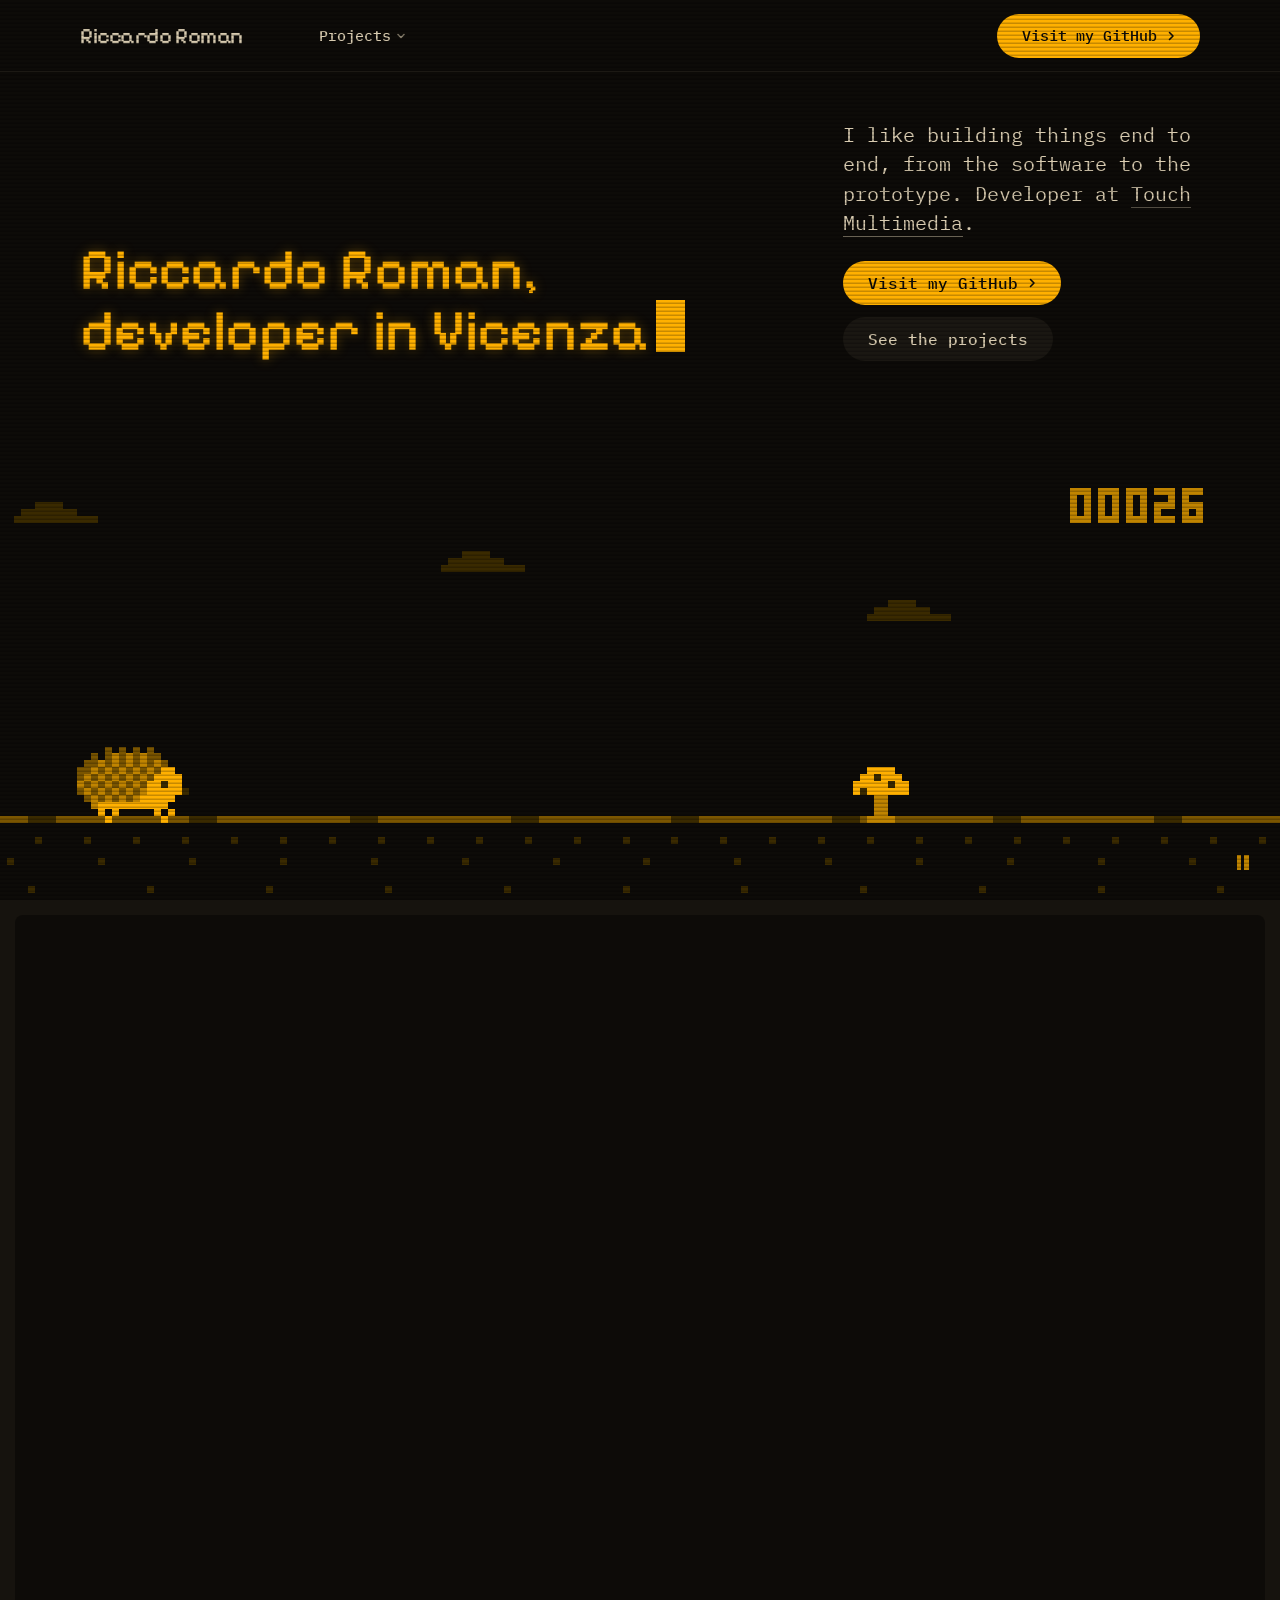
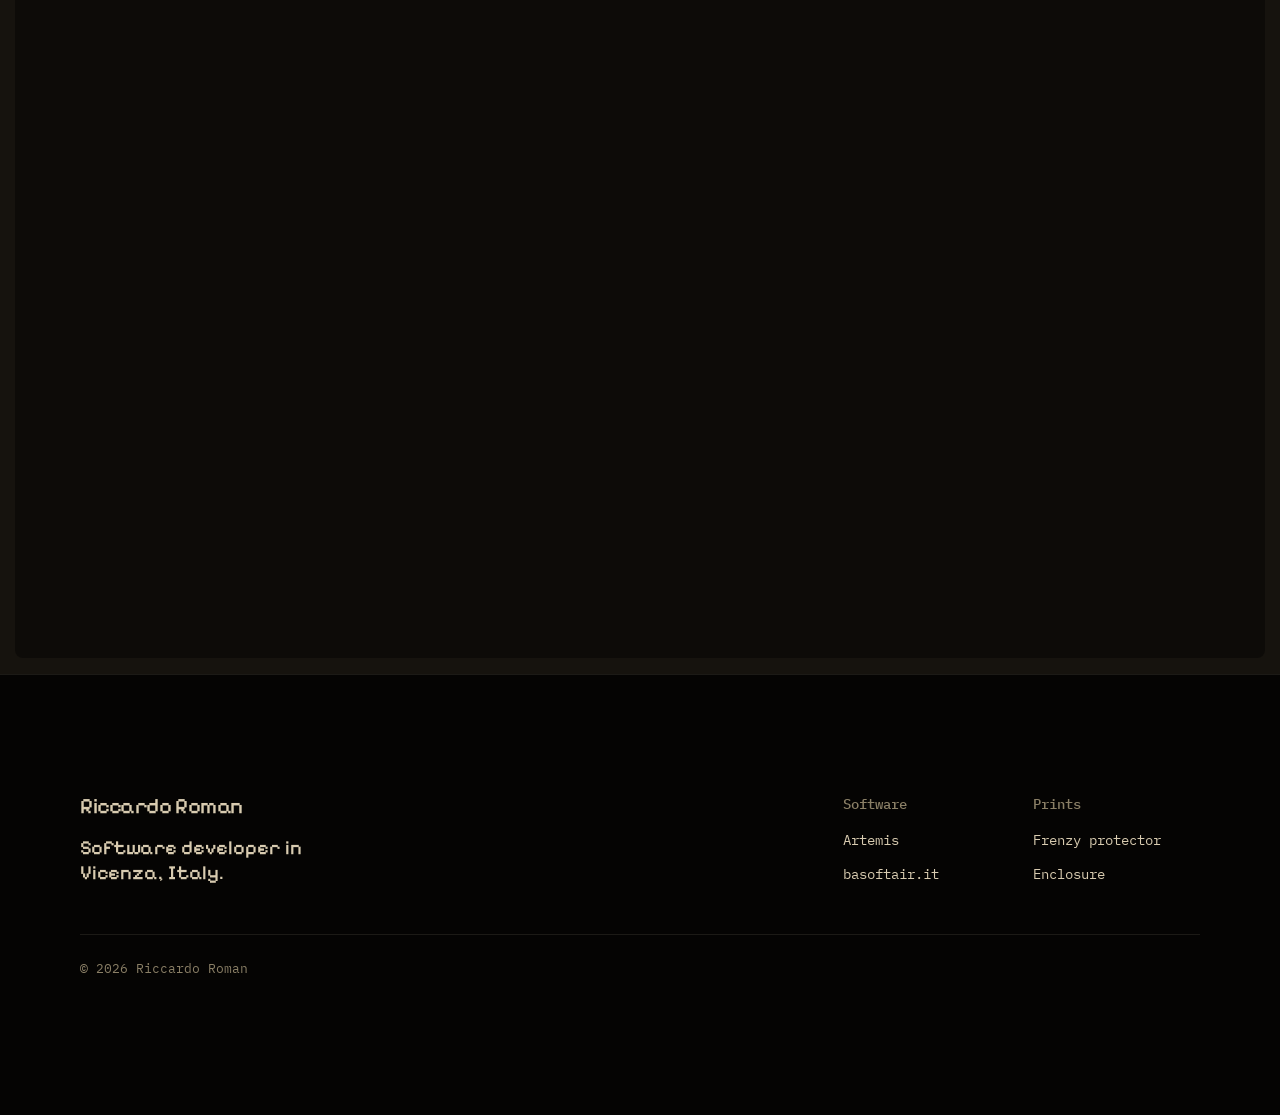
==== commit c7733fde: "Draw the menu button as a pixel glyph to match the pause button." ====
--- a/index.html
+++ b/index.html
@@ -117,7 +117,7 @@
       <a class="btn btn--primary" href="https://github.com/Il-Ricci0">Visit my GitHub</a>
     </div>
     <button class="nav__toggle" type="button" aria-expanded="false" aria-label="Menu">
-      <svg width="18" height="18" viewBox="0 0 18 18" aria-hidden="true"><path d="M2 5h14M2 13h14" stroke="currentColor" stroke-width="1.6" stroke-linecap="round"/></svg>
+      <svg viewBox="0 0 14 14" aria-hidden="true"><path d="M1 3h12v2H1zM1 9h12v2H1z"/></svg>
     </button>
   </div>
 </header>
--- a/assets/system.css
+++ b/assets/system.css
@@ -0,0 +1,1331 @@
+/*
+  taste-skill system.css - the one system for the page. Link it first, then assets/ui/cards.css (the
+  feature card, its panel and the fragment placements), then set the palette (--p-*), the fonts and
+  the radius set on :root in the page (node scripts/start.mjs prints that block).
+  Do not add a second grid, spacing scale, type scale, radius scale, button or card style.
+*/
+
+/* ---------------------------------------------------------------- tokens */
+:root {
+  /* palette (hex only; fx.js reads --bg --surface --ink --muted --accent --accent-ink) */
+  --p-bg: #ffffff;
+  --p-surface: #f4f4f4;
+  --p-ink: #111111;
+  --p-muted: #6b6b6b;
+  --p-accent: #1a4be0;
+  --p-accent-ink: #ffffff;
+  --p-action: #1a4be0;      /* buttons, links, focus: the accent, or the ink when the accent is too pale */
+  --p-action-ink: #ffffff;
+  --p-inv-bg: #111111;
+  --p-inv-surface: #1c1c1c;
+  --p-inv-ink: #f4f4f4;
+  --p-inv-muted: #a3a3a3;
+  --p-inv-accent: #ffffff;
+  --p-inv-accent-ink: #111111;
+  --p-inv-action: #ffffff;
+  --p-inv-action-ink: #111111;
+  /* the lit ground behind UI and in the closing band (references/cards.md), one per page, tech pages only
+     (none on kind other, which is flat): <html data-ground="sand|sky|sage|painting">. system.js gives it to every ground
+     that holds UI, on light and dark pages alike; --hue on one panel changes only its accent */
+  --ground-bg: #d9ccb7; --ground-surface: #e9e0d2; --ground-ink: #2a2622; --ground-muted: #5a534a; --ground-accent: #a8794a;
+
+  /* fonts */
+  --font-display: system-ui, -apple-system, "Segoe UI", sans-serif;
+  --font-text: system-ui, -apple-system, "Segoe UI", sans-serif;
+  --font-mono: ui-monospace, "SFMono-Regular", Menlo, Consolas, monospace;
+  --display-weight: 400;    /* headlines 400; 500 on a tech page (software, gaming, hardware) */
+  --display-tracking: -0.025em;
+
+  /* the page rhythm (references/layout-v4.md): one section per screen. The header is fixed and
+     --nav tall; every section is padded --padt above and --padb (plus the phone action bar, --bar)
+     below, and is exactly one or two screens tall (--h: 1 or 2; --hm on a phone). The hero's words
+     start --hgap under the header and its content ends --hpadb above the fold. */
+  --nav: 72px;
+  --padt: 120px;
+  --padb: 72px;
+  --hgap: 48px;
+  --hpadb: 64px;
+  --bar: 0px;
+  /* grid: one .wrap (alias .container) for the header, every section and the footer, the same
+     --gut on both sides: 1280 wide at x 80-1360 at 1440, 342 at x 24-366 at 390 */
+  --container: 1280px;
+  --gut: 80px;
+  --pad: var(--gut);
+  --gutter: 24px;
+
+  /* spacing: 4/8 scale */
+  --s-1: 4px;  --s-2: 8px;  --s-3: 12px; --s-4: 16px; --s-5: 24px;
+  --s-6: 32px; --s-7: 48px; --s-8: 64px; --s-9: 96px; --s-10: 128px;
+  --section: 40px;      /* only a .section outside main (the kit's demo pages); every main > section and
+                           footer.closing take --padt and --padb */
+  --section-band: 56px; /* the same for an older footer outside footer.closing */
+  --head-gap: 48px;     /* the one heading-to-content gap, 32 on a phone (layout.css reads it as --ly-head-gap) */
+  --card-pad: 16px;     /* card padding (cards.css sets its own for cards with a panel) */
+  --card-gap: 16px;     /* gap between cards */
+
+  /* type scale (the only sizes on the page) */
+  --t-label: 13px;
+  --t-small: 14px;
+  --t-body: 16px;
+  --t-lead: 18px;
+  --t-card: 18px;
+  --t-h3: 24px;
+  /* straight lines from the phone size at 390 to the desktop size at 1440 (system.md's table) */
+  --t-h2: clamp(30px, 1.72vw + 23.3px, 48px);
+  --t-h1: clamp(38px, 3.24vw + 25.4px, 72px);
+  /* a big number stays a step under the h2 (VI-11): 38 at 1440, 28 at 390, so it never reads as a
+     section heading; a stats row and a price set their own, smaller still */
+  --t-stat: clamp(28px, .952vw + 24.29px, 38px);
+
+  /* radius: one scale (soft by default; data-radius on <html> switches it) */
+  --r-sm: 8px;  --r-md: 12px; --r-lg: 20px; --r-btn: 8px;
+
+  /* controls (fixed here; a page never adds its own) */
+  --btn-h: 44px;
+  --btn-h-sm: 36px;
+  --nav-h: var(--nav);  /* the older name, kept for the kit's files */
+  --icon: 16px;         /* small icons: socials, menu chevrons, mono brand marks */
+
+  /* motion: the one UI ease-out (motion.css --m-ease and ui/base.css --u-ease read it; references/motion.md) */
+  --ease: cubic-bezier(.2, .8, .2, 1);
+  --dur: 180ms;
+}
+html[data-radius="sharp"] { --r-sm: 4px; --r-md: 6px;  --r-lg: 8px;  --r-btn: 4px; }
+html[data-radius="soft"]  { --r-sm: 8px; --r-md: 12px; --r-lg: 20px; --r-btn: 8px; }
+html[data-radius="round"] { --r-sm: 10px; --r-md: 16px; --r-lg: 24px; --r-btn: 999px; }
+/* the four lit grounds (references/cards.md); sand is the default above. painting goes with
+   painterly-landscape (x.ai's daylight sky over olive hills) */
+html[data-ground="sky"]      { --ground-bg: #c6d3df; --ground-surface: #d6e0e9; --ground-ink: #25303a; --ground-muted: #4d5964; --ground-accent: #3f6a92; }
+html[data-ground="sage"]     { --ground-bg: #cdd6c6; --ground-surface: #dce3d6; --ground-ink: #262d24; --ground-muted: #535b51; --ground-accent: #6c8e63; }
+html[data-ground="painting"] { --ground-bg: #79a8d6; --ground-surface: #a6c4e2; --ground-ink: #16212c; --ground-muted: #273949; --ground-accent: #9c9b3c; }
+/* cards.css takes its card and panel radii from this scale */
+html[data-radius] .card { --c-r: var(--r-lg); }
+html[data-radius] .panel { --p-r: var(--r-md); }
+
+/* a phone: the header 56, the sections padded 96 / 48, the hero's words 40 under the header and its
+   content ending 24 above the fold, 24 at both sides, 12 between columns */
+@media (max-width: 639px) {
+  :root { --nav: 56px; --padt: 96px; --padb: 48px; --hgap: 40px; --hpadb: 24px; --gut: 24px; --gutter: 12px; --card-gap: 12px; --head-gap: 32px; }
+}
+@media (min-width: 640px) {
+  :root { --gut: 48px; --section: 48px; --section-band: 72px; --card-pad: 24px; }
+}
+@media (min-width: 1024px) {
+  :root { --gut: 80px; --section: 56px; --section-band: 96px; --card-gap: 24px;
+          --t-lead: 20px; --t-card: 20px; --t-h3: 28px; }
+  /* a place (and a local service): the 1200 column at x 120-1320 */
+  html[data-type="place"] { --gut: 120px; --container: 1200px; }
+}
+/* a place (VI-06, ST-96, PH-23): its own smaller type (h1 48/53 and 32/37, h2 32/40 and 24/30, titles
+   and the sub-line 20 and 18), the Recipe 3 hero's gap under its photograph (40, 24 on a phone),
+   square photographs and cards and 2px buttons, whatever data-radius and data-buttons say */
+:root[data-type="place"] {
+  --hgap: 40px;
+  --t-h1: clamp(32px, 1.524vw + 26.06px, 48px);
+  --t-h2: clamp(24px, .762vw + 21px, 32px);
+  --t-h3: clamp(20px, .381vw + 18.51px, 24px);
+  --r-sm: 2px; --r-md: 0px; --r-lg: 0px; --r-btn: 2px;
+}
+:root[data-type="place"] :is(h1, .t-h1) { line-height: 1.104; }
+:root[data-type="place"] :is(h2, .t-h2) { line-height: 1.25; }
+@media (max-width: 639px) {
+  :root[data-type="place"] { --hgap: 24px; }
+  :root[data-type="place"] :is(h1, .t-h1) { line-height: 1.156; }
+}
+
+/* ---------------------------------------------------------------- grounds (at most three) */
+:root, .ground-base {
+  --bg: var(--p-bg); --surface: var(--p-surface); --ink: var(--p-ink); --muted: var(--p-muted);
+  --accent: var(--p-accent); --accent-ink: var(--p-accent-ink); --card: var(--p-surface);
+  --action: var(--p-action); --action-ink: var(--p-action-ink);
+}
+.ground-surface {
+  --bg: var(--p-surface); --surface: var(--p-bg); --ink: var(--p-ink); --muted: var(--p-muted);
+  --accent: var(--p-accent); --accent-ink: var(--p-accent-ink); --card: var(--p-bg);
+  --action: var(--p-action); --action-ink: var(--p-action-ink);
+}
+.ground-inverse {
+  --bg: var(--p-inv-bg); --surface: var(--p-inv-surface); --ink: var(--p-inv-ink); --muted: var(--p-inv-muted);
+  --accent: var(--p-inv-accent); --accent-ink: var(--p-inv-accent-ink); --card: var(--p-inv-surface);
+  --action: var(--p-inv-action); --action-ink: var(--p-inv-action-ink);
+}
+:root, .ground-base, .ground-surface, .ground-inverse {
+  --line: color-mix(in oklab, var(--ink) 11%, transparent);
+  --line-strong: color-mix(in oklab, var(--ink) 20%, transparent);
+  /* effects (fx.js) and UI fragments (assets/ui) take the colours of the ground they sit on */
+  --fx-bg: var(--bg); --fx-surface: var(--surface); --fx-ink: var(--ink); --fx-muted: var(--muted);
+  --fx-accent: var(--accent); --fx-accent-ink: var(--accent-ink);
+  --ui-font: var(--font-text); --ui-mono: var(--font-mono); --ui-radius: var(--r-md);
+}
+.ground-base, .ground-surface, .ground-inverse { background: var(--bg); color: var(--ink); }
+
+/* ---------------------------------------------------------------- base */
+*, *::before, *::after { box-sizing: border-box; }
+/* an anchor lands on the section's top (the judge's frame): the fixed header covers --nav of its --padt */
+html { -webkit-text-size-adjust: 100%; scroll-padding-top: 0; scroll-behavior: auto; margin: 0; }
+body {
+  margin: 0; background: var(--bg); color: var(--ink);
+  font: 400 var(--t-body)/1.55 var(--font-text);
+  -webkit-font-smoothing: antialiased; text-rendering: optimizeLegibility; overflow-x: clip;
+}
+img, svg, video, canvas { display: block; max-width: 100%; }
+/* hidden means hidden, also on an img the line above makes a block (a menu tab's photograph, a peek photograph) */
+[hidden] { display: none !important; }
+img, video { height: auto; }
+a { color: inherit; text-decoration: none; }
+button { font: inherit; color: inherit; }
+h1, h2, h3, h4, p, ul, ol, figure, blockquote { margin: 0; }
+ul, ol { padding: 0; list-style: none; }
+h1, h2, h3, h4 {
+  font-family: var(--font-display); font-weight: var(--display-weight);
+  letter-spacing: var(--display-tracking); text-wrap: balance; overflow-wrap: break-word;
+  /* a long word (a German compound at 390) breaks at a syllable with a hyphen, in the language of <html lang>;
+     only words of 10 letters or more, 4 at least on each side, so a short English heading never breaks */
+  hyphens: auto; -webkit-hyphens: auto; hyphenate-limit-chars: 10 4 4;
+}
+h1, .t-h1 { font-size: var(--t-h1); line-height: 1.04; }
+h2, .t-h2 { font-size: var(--t-h2); line-height: 1.1; }
+h3, .t-h3 { font-size: var(--t-h3); line-height: 1.2; }
+h4, .t-card { font-family: var(--font-text); font-weight: 500; font-size: var(--t-card); line-height: 1.3; letter-spacing: -0.01em; }
+p { text-wrap: pretty; }
+.t-lead  { font-size: var(--t-lead); line-height: 1.5; }
+.t-body  { font-size: var(--t-body); line-height: 1.55; }
+.t-small { font-size: var(--t-small); line-height: 1.5; }
+.t-label { font-size: var(--t-label); font-weight: 500; line-height: 1.4; letter-spacing: 0.01em; }
+.t-stat  { font-family: var(--font-display); font-weight: var(--display-weight); font-size: var(--t-stat);
+           line-height: 1; letter-spacing: var(--display-tracking); font-variant-numeric: tabular-nums; }
+.muted { color: var(--muted); }
+.mono  { font-family: var(--font-mono); }
+.measure { max-width: 62ch; }
+:focus-visible { outline: 2px solid var(--action); outline-offset: 2px; border-radius: 2px; }
+::selection { background: color-mix(in oklab, var(--accent) 30%, transparent); }
+
+/* ---------------------------------------------------------------- grid */
+.wrap, .container { width: min(100% - 2 * var(--gut), var(--container)); margin-inline: auto; padding-inline: 0; }
+.grid { display: grid; grid-template-columns: repeat(12, minmax(0, 1fr)); column-gap: var(--gutter); row-gap: var(--card-gap); }
+.grid > * { min-width: 0; grid-column: 1 / -1; }
+.section { padding-block: var(--section); }
+
+/* ---------------------------------------------------------------- one section per screen
+   The page is a stack of screens. Framed at scrollY = k x the screen height, a shot shows exactly one
+   section: the hero alone on the first screen, every other section (and footer.closing, the close and
+   the footer in one) exactly one or two screens tall, its h2 first, --padt under its top. Heights
+   and padding do it: no pinning, snapping or script.
+     <section class="section" id=".." style="--h: 2">     (2 screens; --hm sets a phone's count alone)
+       <div class="wrap"> the h2 first, then the content </div>     (the one in-flow child)
+     </section>
+   A layer (a full-bleed photograph or ground behind the words) is an <img class="layer" aria-hidden="true">
+   beside the .wrap. Content must fit: one screen holds 708px of content at 1440x900 (900 - 120 - 72),
+   two hold 1,608 (the second screen's part starts --padt under its top with .g2). From 640 to 1279 a
+   section keeps at least its screens and grows past them rather than overlap the next. */
+main > :is(section, .section), footer.closing {
+  position: relative; box-sizing: border-box;
+  height: calc(var(--h, 1) * 100vh); height: calc(var(--h, 1) * 100svh);
+  padding: var(--padt) 0 calc(var(--padb) + var(--bar));
+}
+main > :is(section, .section) > :is(.wrap, .container), footer.closing > .wrap { position: relative; z-index: 1; height: 100%; }
+main > :is(section, .section) > :is(.wrap, .container):not(.grid) { display: flex; flex-direction: column; }
+/* a .wrap that is the section's grid too (class="wrap grid"): its rows start at the top */
+main > :is(section, .section) > :is(.wrap, .container).grid { align-content: start; }
+/* .fill: the block that takes what the screen leaves under the heading (a photograph, a frame) */
+main > :is(section, .section) > .wrap > .fill { flex: 1 1 0; min-height: 0; }
+/* two screens as two groups: row 1 the h2 and the first group, row 2 the rest (no second h2), starting
+   --padt under the second screen's top, so the second shot looks like any other section */
+main > :is(section, .section).g2, footer.closing.g2 { --h: 2; }
+main > :is(section, .section).g2 > :is(.wrap, .container), footer.closing.g2 > .wrap { display: grid; grid-template-rows: minmax(0, 1fr) minmax(0, 1fr); row-gap: calc(var(--padt) + var(--padb) + var(--bar)); }
+main > :is(section, .section).g2 > :is(.wrap, .container) > *, footer.closing.g2 > .wrap > * { min-height: 0; align-self: start; }
+main > :is(section, .section).g2 > :is(.wrap, .container) > :is(.group, .fill) { align-self: stretch; }
+/* a group: one screen's part of a .g2 section (its h2 and first rows, or the rest) */
+.group { display: flex; flex-direction: column; min-height: 0; }
+/* each screen's card row runs down to that screen's foot (the cards stretch, their panels grow), so
+   the second screen of a .g2 is never a short row over an empty ground; both rows end on the same line */
+@media (min-width: 1024px) {
+  main > :is(section, .section).g2 > .wrap > .grid:last-child,
+  main > :is(section, .section).g2 > .wrap > .group > .grid:last-child { align-self: stretch; flex: 1 1 auto; min-height: 0; }
+}
+.group > .fill { flex: 1 1 0; min-height: 0; }
+@media (min-width: 640px) and (max-width: 1279px) {
+  main > :is(section, .section):not(.hero, .section--hero), footer.closing {
+    height: auto; min-height: calc(var(--h, 1) * 100vh); min-height: calc(var(--h, 1) * 100svh);
+  }
+  /* the section is a column and its .wrap takes all of it, so a .fill (a photograph, a frame) still
+     grows to the section's foot (a min-height percentage would not resolve, leaving it at its least) */
+  /* :where() keeps it at no weight, so a page's own phone- or tablet-only hiding (section.desk-only { display: none }) wins */
+  :where(main > :is(section, .section):not(.hero, .section--hero), footer.closing) { display: flex; flex-direction: column; }
+  main > :is(section, .section):not(.hero, .section--hero) > :is(.wrap, .container), footer.closing > .wrap { flex: 1 0 auto; height: auto; min-height: 0; }
+}
+/* a phone: lvh (the screen with its bars hidden) for every section but the hero; --hm when stacking
+   makes the content taller than the desktop count */
+@media (max-width: 639px) {
+  /* at least its screens, never less: content a screen cannot hold makes the section taller (the rhythm
+     check then asks for --hm: 2 or less content); a fixed height would lay its last rows over the next
+     section, the fault the phone shots showed most (a list under the closing heading and its button) */
+  main > :is(section, .section):not(.hero, .section--hero), footer.closing {
+    height: auto; min-height: calc(var(--hm, var(--h, 1)) * 100vh); min-height: calc(var(--hm, var(--h, 1)) * 100lvh);
+  }
+  /* one grid row at least the screens tall that grows with the .wrap's content: the .wrap is stretched to
+     it, so its .fill and its two groups still share a definite height */
+  /* (at no weight, as on the tablet: a page's own section.desk-only { display: none } still hides it) */
+  :where(main > :is(section, .section):not(.hero, .section--hero):has(> :is(.wrap, .container)), footer.closing) {
+    display: grid; grid-template-columns: minmax(0, 1fr); grid-template-rows: 1fr; grid-auto-rows: auto;
+  }
+  main > :is(section, .section):not(.hero, .section--hero) > :is(.wrap, .container), footer.closing > .wrap { height: auto; }
+  main > :is(section, .section).g2m, footer.closing.g2m { --hm: 2; }
+  main > :is(section, .section).g2m > :is(.wrap, .container), footer.closing.g2m > .wrap { display: grid; grid-template-rows: minmax(0, 1fr) minmax(0, 1fr); row-gap: calc(var(--padt) + var(--padb) + var(--bar)); }
+  /* stacked in one, the two groups keep the open cards' 32px, so the first group's last panel never meets
+     the next card's title */
+  main > :is(section, .section).g2:not(.g2m) > :is(.wrap, .container) { display: flex; row-gap: var(--s-6); }
+  /* what the two screens leave goes around the second group, so it opens below the header, not on the fold */
+  main > :is(section, .section).g2:not(.g2m) > :is(.wrap, .container) > :last-child { margin-block: auto; }
+  main > :is(section, .section).g2:not(.g2m) > :is(.wrap, .container) > * { align-self: stretch; }
+}
+/* a layer: the photograph or ground of a whole section, under its words, edge to edge */
+main > :is(section, .section) > :is(img, video, canvas, picture).layer,
+footer.closing > :is(img, video, canvas, picture).layer {
+  position: absolute; inset: 0; z-index: 0; width: 100%; height: 100%; max-width: none; object-fit: cover; object-position: var(--pos, 50% 50%);
+}
+main > :is(section, .section) > picture.layer > img { width: 100%; height: 100%; object-fit: cover; }
+
+/* the hero: exactly the first screen, the fixed header over its top. Its words start --hgap under the
+   header (--photo adds a full-bleed photograph's height above them on a place); its content ends
+   --hpadb above the fold, and nothing of the next section shows, at 1440, 1024, 820 and 390.
+     <section class="hero hero--<type>"><div class="wrap"><div class="hero-text"> .. </div>[one strip]</div></section>
+   .hero-text holds the whole composition (the words, and the picture or window beside or under them);
+   one docked strip (logos, three facts) may follow it, at most 96px, desktop only. */
+main > :is(.hero, .section--hero) {
+  height: 100vh; height: 100svh; min-height: 0;
+  padding: calc(var(--nav) + var(--photo, 0px) + var(--hgap)) 0 calc(var(--hpadb) + var(--bar));
+}
+:is(.hero, .section--hero) > .wrap { height: 100%; display: grid; grid-template-rows: minmax(0, 1fr) auto; row-gap: var(--s-7); }
+:is(.hero, .section--hero) > .wrap > .hero-text { min-height: 0; }
+/* a phone: the hero is at least the first screen and grows when a short phone (320x640) cannot hold its
+   words, buttons and picture, so nothing of it lies over the next section or under the header */
+@media (max-width: 639px) {
+  main > :is(.hero, .section--hero) { height: auto; min-height: 100vh; min-height: 100svh; }
+  main > :is(.hero, .section--hero):has(> :is(.wrap, .container)) { display: grid; grid-template-columns: minmax(0, 1fr); grid-template-rows: 1fr; grid-auto-rows: auto; }
+  main > :is(.hero, .section--hero) > :is(.wrap, .container) { height: auto; }
+}
+:is(.hero, .section--hero) > .wrap > .hero-strip { grid-row: 2; max-height: 96px; }
+@media (max-width: 639px) { :is(.hero, .section--hero) > .wrap > .hero-strip { display: none; } }
+.section--hero .section-head { max-width: 860px; }
+/* the starter's own hero (hero-split): the words on span-5 top-aligned, the picture on span-6 start-7
+   as tall as the hero's content box (at most 716 at 1440x900); a phone stacks words, then the picture
+   in what is left */
+.hero-text.hero-split { height: 100%; align-items: stretch; }
+.hero-split > .hero-copy { align-self: start; }
+.hero-split > .hero-visual { position: relative; min-height: 0; height: 100%; }
+@media (max-width: 1023px) {
+  .hero-text.hero-split { display: flex; flex-direction: column; gap: var(--s-6); }
+  .hero-split > .hero-visual { flex: 1 1 0; min-height: 200px; height: auto; }
+}
+.hero-copy > * + * { margin-top: var(--s-5); }
+/* the h1 first in the words' column: its capitals start on the picture's top line, not the line box's
+   (the leading above the capitals would put the words about 12px under the photograph's top) */
+.hero-copy > h1:first-child { text-box: trim-start cap alphabetic; }
+.hero-copy > .btn-row { margin-top: var(--s-6); }
+/* three short facts at the foot of the words' column, on the picture's bottom line (no dead space
+   under the buttons): <dl class="hero-facts"><div><dt>..</dt><dd>..</dd></div> x3</dl> */
+@media (min-width: 1024px) {
+  .hero-split > .hero-copy { height: 100%; display: flex; flex-direction: column; }
+  .hero-split > .hero-copy > .hero-facts { margin-top: auto; }
+}
+.hero-facts { display: grid; grid-template-columns: repeat(3, minmax(0, 1fr)); gap: var(--s-5) var(--gutter); margin: 0; }
+.hero-facts > div { display: grid; gap: var(--s-1); align-content: start; }
+.hero-facts dt { font-size: var(--t-small); color: var(--muted); }
+.hero-facts dd { margin: 0; font-weight: 500; }
+@media (max-width: 1023px) { .hero-facts { display: none; } }
+/* a notice line above the h1 (changed hours, a delivery cut-off): one line with a number, static,
+   starting on the left line like the h1 under it */
+.hero-notice { font-size: var(--t-small); font-weight: 500; color: var(--ink); }
+.hero-notice b, .hero-notice strong { font-weight: 500; color: var(--accent); }
+.hero-copy > .hero-notice + h1 { margin-top: var(--s-5); }
+
+/* a phone: open tiles from a row of three or four (rooms, goods, beans) go two-up, an odd last one
+   across the row, so a row of three fits one 844px screen (stacked one under another they need two) */
+@media (max-width: 639px) {
+  .grid > .tile:is(.span-3, .span-4) { grid-column: auto / span 6; }
+  .grid > .tile:is(.span-3, .span-4):nth-child(odd of .tile):nth-last-child(1 of .tile) { grid-column: 1 / -1; }
+  .grid > .tile:is(.span-3, .span-4) .tile__head { flex-wrap: wrap; gap: 0 var(--s-2); }
+}
+/* a phone: open cards (words on the ground, the panel under them) stacked one under another keep 32px
+   between a panel's foot and the next card's title, so a title never reads as the panel's caption */
+@media (max-width: 639px) { .grid:has(> .card--open) { row-gap: var(--s-6); } }
+/* a phone stacks a two-screen section's four open tiles into its two screens: their panels take 180px (a wide
+   crop), so the h2 and the first two tiles of two lines each end on the first screen and the four inside both,
+   not a third of a screen past. A page that sets its group's own --p-h (#features .panel) sets its phone value
+   too, as the starter does */
+@media (max-width: 639px) { main > :is(section, .section).g2 .card--open > .panel { --p-h: 180px; } }
+/* spans: desktop >= 1024. Tablet 640-1023: text cards on span-3 and span-6 go two-up; cards with a
+   panel (a visual needs the width; the one exception is a span-6 pair, below)
+   and everything else (split text and visuals, span-4 cards, span-5/7/8 blocks) take the full row, so a split stacks and no row is left half empty. Phone < 640: one column. */
+@media (min-width: 640px) and (max-width: 1023px) {
+  .grid > .card.span-3:not(:has(> .panel)), .grid > .card.span-6:not(:has(> .panel)) { grid-column: auto / span 6; }
+  /* the one exception with a panel: a 2x2 (or a pair) of span-6 cards stays two-up from 720px (a panel
+     of about 310px and more, wide enough for a kit fragment), so four cards take one or two screens
+     at 768-820 instead of a card per row (four stacked panels run past two screens). Split cards and
+     every other span keep the full row. Under 720 a card per row. */
+  @media (min-width: 720px) {
+    .grid > .card.span-6:has(> .panel):not(.card--split) { grid-column: auto / span 6; }
+    .grid > .card.span-6:has(> .panel):not(.card--split):nth-child(odd of .card.span-6):nth-last-child(1 of .card.span-6) { grid-column: 1 / -1; }
+  }
+  /* open tiles (rooms, models, people, a photo pair) go two-up; an odd last one takes the row */
+  .grid > .tile:is(.span-3, .span-4, .span-6) { grid-column: auto / span 6; }
+  .grid > .tile:is(.span-3, .span-4, .span-6):nth-child(odd of .tile):nth-last-child(1 of .tile) { grid-column: 1 / -1; }
+}
+@media (min-width: 1024px) {
+  .span-2  { grid-column: auto / span 2; }
+  .span-3  { grid-column: auto / span 3; }
+  .span-4  { grid-column: auto / span 4; }
+  .span-5  { grid-column: auto / span 5; }
+  .span-6  { grid-column: auto / span 6; }
+  .span-7  { grid-column: auto / span 7; }
+  .span-8  { grid-column: auto / span 8; }
+  .span-9  { grid-column: auto / span 9; }
+  .span-10 { grid-column: auto / span 10; }
+  .span-12 { grid-column: auto / span 12; }
+  .start-1 { grid-column-start: 1; } .start-2 { grid-column-start: 2; } .start-3 { grid-column-start: 3; }
+  .start-5 { grid-column-start: 5; } .start-6 { grid-column-start: 6; } .start-7 { grid-column-start: 7; }
+  .start-4 { grid-column-start: 4; } .start-8 { grid-column-start: 8; } .start-9 { grid-column-start: 9; }
+  .start-10 { grid-column-start: 10; }
+  /* a split is top-aligned: the words' first line and the picture's top on one line (never centred
+     against each other, never mirrored: text left, the visual right, on every split of the page) */
+  .grid--middle, .grid--top { align-items: start; }
+}
+/* card rows: every card in a row the same height (a plain .grid stretches them) */
+.grid:is(.grid--middle, .grid--top) > .card { align-self: stretch; }
+/* 1024-1279: a span-4 card's panel would be about 220px wide, too narrow for real UI. Cards with a
+   panel on span-4 go two-up, a span-8 one takes the row, and an odd last one takes the row too
+   (steps, proof row: two, then one wide; bento: the wide card, then the four small ones two by two) */
+@media (min-width: 1024px) and (max-width: 1279px) {
+  .grid > .card.span-4:has(> .panel) { grid-column: auto / span 6; }
+  .grid > .card.span-8:has(> .panel),
+  .grid > .card.span-4:has(> .panel):nth-child(odd of .card.span-4):nth-last-child(1 of .card.span-4) { grid-column: 1 / -1; }
+}
+
+/* ---------------------------------------------------------------- section heading */
+.section-head { max-width: 760px; margin-bottom: var(--head-gap); display: grid; gap: var(--s-4); }
+/* every heading starts on the left line (a centred head among left ones reads as a mistake): the
+   old centred head is left-aligned too */
+.section-head--center { text-align: left; justify-items: start; }
+/* a head row: the h2 (and its line) left, one link or the section's button at the right line */
+.section-head--split { max-width: none; display: flex; align-items: end; justify-content: space-between; gap: var(--s-5); flex-wrap: wrap; }
+.section-head--split > div { display: grid; gap: var(--s-4); max-width: 760px; }
+.section-head p { color: var(--ink); font-size: var(--t-lead); line-height: 1.5; max-width: 60ch; }
+.section-head--row { max-width: none; display: flex; align-items: end; justify-content: space-between; gap: var(--s-5); flex-wrap: wrap; }
+.section-head--row > div { display: grid; gap: var(--s-4); max-width: 760px; }
+/* the hero row (hero-product, hero-cycle): the h1 and its line left, the buttons right, across 1280 */
+.section--hero .section-head--row { max-width: none; }
+
+/* ---------------------------------------------------------------- buttons (one pair, a dealt look)
+   One pair a page, .btn--primary and .btn--secondary, in the look dealt with the page (sections.md)
+   and set once on <html data-buttons>; the markup never changes:
+     solid  filled primary, outlined secondary, the radius scale (Figma; the default)
+     pill   pills, a chevron after the primary's label, a tinted secondary (x.ai)
+     tonal  the radius scale, a tinted secondary with no outline (Linear, Vercel)
+     arrow  an arrow after the primary's label; the secondary is a text link with an arrow (Stripe)
+     block  near-square corners, 48px tall; the secondary is an underlined text link (shops, hotels) */
+.btn {
+  display: inline-flex; align-items: center; justify-content: center; gap: var(--s-2);
+  height: var(--btn-h); padding: 0 var(--s-5); border-radius: var(--r-btn); border: 1px solid transparent;
+  font: 500 var(--t-body)/1 var(--font-text); letter-spacing: 0; white-space: nowrap; cursor: pointer;
+  transition: background-color var(--dur) var(--ease), color var(--dur) var(--ease), border-color var(--dur) var(--ease), text-decoration-color var(--dur) var(--ease);
+}
+.btn--primary { background: var(--action); color: var(--action-ink); }
+.btn--primary:hover { background: color-mix(in oklab, var(--action) 86%, var(--ink)); }
+/* an inverted primary (the action is the ground's ink: a brand band, a lit ground): its hover steps toward the ground, as the filled one steps toward the ink */
+.ground-brand .btn--primary:hover { background: color-mix(in oklab, var(--action) 88%, var(--bg)); }
+/* the ground's own colour with a clear border: never grey on grey, readable on an effect too */
+.btn--secondary { background: var(--bg); color: var(--ink); border-color: var(--line-strong); }
+.btn--secondary:hover { background: color-mix(in oklab, var(--bg) 94%, var(--ink)); border-color: color-mix(in oklab, var(--ink) 35%, transparent); }
+.btn--sm { height: var(--btn-h-sm); padding: 0 var(--s-4); font-size: var(--t-small); }
+html[data-buttons="pill"] { --r-btn: 999px; }
+html[data-buttons="block"] { --r-btn: 2px; --btn-h: 48px; }
+html:is([data-buttons="pill"], [data-buttons="tonal"]) .btn--secondary { background: color-mix(in oklab, var(--ink) 8%, var(--bg)); border-color: transparent; }
+html:is([data-buttons="pill"], [data-buttons="tonal"]) .btn--secondary:hover { background: color-mix(in oklab, var(--ink) 14%, var(--bg)); border-color: transparent; }
+/* arrow and block: the secondary is a text link at the button's height (no box: one button look) */
+html:is([data-buttons="arrow"], [data-buttons="block"]) .btn--secondary {
+  background: none; border-color: transparent; padding-inline: var(--s-2);
+  text-decoration: underline; text-underline-offset: 4px; text-decoration-color: var(--line-strong);   /* the .link look */
+}
+html:is([data-buttons="arrow"], [data-buttons="block"]) .btn--secondary:hover { background: none; border-color: transparent; text-decoration-color: currentColor; }
+/* the glyph after a label: a chevron (pill) or an arrow (arrow), drawn so every font shows the same */
+html[data-buttons="pill"] .btn--primary::after,
+html[data-buttons="arrow"] :is(.btn--primary, .btn--secondary)::after {
+  content: ""; flex: none; width: 12px; height: 12px; margin-right: -2px; background: currentColor;
+  -webkit-mask: var(--btn-glyph) center / contain no-repeat; mask: var(--btn-glyph) center / contain no-repeat;
+  transition: transform var(--dur) var(--ease);
+}
+html[data-buttons="pill"] { --btn-glyph: url("data:image/svg+xml,%3Csvg xmlns='http://www.w3.org/2000/svg' viewBox='0 0 12 12'%3E%3Cpath d='M4.5 2.5 8 6l-3.5 3.5' fill='none' stroke='black' stroke-width='1.6' stroke-linecap='round' stroke-linejoin='round'/%3E%3C/svg%3E"); }
+html[data-buttons="arrow"] { --btn-glyph: url("data:image/svg+xml,%3Csvg xmlns='http://www.w3.org/2000/svg' viewBox='0 0 12 12'%3E%3Cpath d='M1.5 6h8.5M6.5 2.5 10 6l-3.5 3.5' fill='none' stroke='black' stroke-width='1.5' stroke-linecap='round' stroke-linejoin='round'/%3E%3C/svg%3E"); }
+@media (hover: hover) and (pointer: fine) { html:is([data-buttons="pill"], [data-buttons="arrow"]) .btn:hover::after { transform: translateX(3px); } }
+.btn:active { transform: translateY(1px) scale(.985); }
+.btn--arrow::after { content: "\2192"; transition: transform var(--dur) var(--ease); }
+@media (hover: hover) and (pointer: fine) { .btn--arrow:hover::after { transform: translateX(3px); } }
+/* the drawn arrow (assets/motion: its stem grows and its head moves 3px on hover), the last child of
+   a primary button, a pill or a link: <svg class="m-arrow" viewBox="0 0 12 12" aria-hidden="true">
+   <path class="m-arrow__stem" d="M1 6h8"/><path class="m-arrow__head" d="M4.5 2.5 8 6l-3.5 3.5"/></svg>.
+   It replaces the dealt glyph, so a button never shows two */
+.m-arrow { flex: none; width: 12px; height: 12px; margin-right: -2px; overflow: visible;
+           fill: none; stroke: currentColor; stroke-width: 1.6; stroke-linecap: round; stroke-linejoin: round; }
+.btn--xl .m-arrow { width: 0.62em; height: 0.62em; stroke-width: 1.4; }
+:is(.btn, .link, .pill):has(> .m-arrow)::after { content: none; display: none; }
+.btn-row { display: flex; flex-wrap: wrap; gap: var(--s-3); align-items: center; }
+.section-head--center .btn-row { justify-content: center; }
+/* on the phone every button row stacks full width */
+@media (max-width: 639px) {
+  .btn-row { flex-direction: column; align-items: stretch; width: 100%; justify-self: stretch; }
+  /* full width, the second action is a text link at the button's height under the filled one (an
+     outline across the whole screen reads as a rule, a pale fill as a switched-off button) */
+  .btn-row > .btn--secondary { background: none; border-color: transparent; text-decoration: underline; text-underline-offset: 4px; text-decoration-color: var(--line-strong); }
+  .section-head--split > .btn { width: 100%; }
+}
+.link { display: inline-flex; align-items: center; gap: var(--s-2); font-weight: 500; color: var(--ink);
+        text-decoration: underline; text-decoration-color: var(--line-strong); text-underline-offset: 4px;
+        transition: text-decoration-color var(--dur) var(--ease); }
+.link:hover { text-decoration-color: currentColor; }
+.link::after { content: "\2192"; display: inline-block; text-decoration: none; transition: transform var(--dur) var(--ease); }
+@media (hover: hover) and (pointer: fine) { .link:hover::after { transform: translateX(3px); } }
+.pill { display: inline-flex; align-items: center; gap: var(--s-2); height: 32px; padding: 0 var(--s-3);
+        border-radius: 999px; border: 1px solid var(--line); background: var(--card);
+        font-size: var(--t-label); color: var(--ink); }
+.pill .muted { color: var(--muted); }
+
+/* ---------------------------------------------------------------- card (one style) */
+.card {
+  display: flex; flex-direction: column; gap: var(--s-2); min-width: 0;
+  background: var(--card); border: 1px solid var(--line); border-radius: var(--r-lg); padding: var(--card-pad);
+}
+/* small titles in the text face: a display face at 20px (a condensed or hairline serif) reads smaller than the body */
+.card > h3, .card > h4, .card--plan h3 { font-family: var(--font-text); font-weight: 500; font-size: var(--t-card); line-height: 1.3; letter-spacing: -0.01em; }
+/* the type floor (system.md): text people read is 16px or more in ink; cards.css sets it for its
+   card text, this for a plain card's lines */
+.card > p { color: var(--ink); font-size: var(--t-body); max-width: 52ch; }
+/* at most two boxes one inside the other (sections.md): a card whose panel holds UI drops its own
+   box, so its title and lines sit on the page ground over the panel (Figma's tiles), or runs the
+   panel flush to its sides and bottom (cards.css .panel--flush) */
+.card.card--open { --c-pad: 0px; background: none; border: 0; box-shadow: none; padding: 0; overflow: visible; }
+.card.card--open > .panel { margin: var(--s-5) 0 0; border-radius: var(--r-lg); }
+.card.card--open > .panel--top { margin: 0 0 var(--s-5); }
+.card--plan.is-featured { border-color: var(--action); box-shadow: inset 0 0 0 1px var(--action); }
+/* cards.css (linked after this file) sets .card { gap: 0 } for feature cards; a plan keeps its 16px rows */
+.card.card--plan { gap: var(--s-4); }
+
+/* ---------------------------------------------------------------- visuals: panels and frames
+   A card's .panel (the inset visual), .stage and the placements (.at-corner, .at-rise, .at-over,
+   .at-right, .at-center, .stage--fade-*) come from assets/ui/cards.css (references/cards.md).
+   This file adds the frames (hero, split, square, closing band) and lets a .stage work inside them.
+   The grounds' colours: system.js lights every ground that holds UI (see there). */
+:not(.card) > .panel { border-radius: var(--p-r, var(--r-md)); }   /* a panel on its own: four round corners */
+.menu-card .panel { --p-h: 160px; }
+.frame {
+  position: relative; isolation: isolate; overflow: clip; display: flex; align-items: center; justify-content: center;
+  background: var(--surface); border-radius: var(--r-lg); border: 1px solid var(--line);
+  padding: clamp(var(--s-4), 4vw, var(--s-7));
+}
+/* a zero-width spacer keeps --ratio (height / width) as the frame's minimum height */
+.frame::before { content: ""; flex: none; width: 0; padding-top: var(--ratio, 0px); }
+/* an object or scene (assets/objects) and a photograph (.frame__img) fill the frame themselves */
+.frame > :not(canvas, .stage, .loop-pause, .frame__fx, .frame__img, [data-print], [data-scene], .print3d) { position: relative; max-width: 100%; min-width: 0; }
+/* a photograph is a plain rectangle in its frame: no border, no print, no filter */
+.frame--photo { padding: 0; border: 0; }
+/* .frame--fill: as tall as its row (a split's picture beside the words, down to the section's foot);
+   stacked on a tablet or a phone it takes what the screen leaves, at least 200px */
+.frame--fill { height: 100%; }
+@media (max-width: 1023px) {
+  .grid.fill:has(> .frame--fill) { display: flex; flex-direction: column; gap: var(--s-6); }
+  .grid.fill > .frame--fill { flex: 1 1 0; height: auto; min-height: 200px; }
+}
+/* a split's words as a column: the last block (stats, a link) on the picture's bottom line */
+.split-col { display: flex; flex-direction: column; gap: var(--s-5); }
+@media (min-width: 1024px) { .split-col { height: 100%; } .split-col > .split-col__end { margin-top: auto; } }
+:is(.frame, .panel) > .frame__img { position: absolute; inset: 0; z-index: 0; width: 100%; height: 100%; max-width: none; object-fit: cover; }
+.frame--portrait { --ratio: 125%; }
+/* the product stage (hero-product): wide, the product whole on it; a phone gets a tall stage */
+.frame--stage { --ratio: 50%; }
+@media (max-width: 639px) { .frame--stage, .frame--portrait { --ratio: 120%; } }
+.frame--hero { padding: clamp(24px, 5vw, 64px); }
+.frame--split { --ratio: 80%; }
+.frame--square { --ratio: 100%; }
+/* the closing band: the hero's echo, lit with the page's ground (sand, sky, sage or painting) on light
+   and dark pages alike, so its text and buttons take that ground's ink. Its effect sits on a layer of
+   its own, <div class="frame__fx" data-fx="..">, held still and calm where the text sits (system.js) */
+.frame--cta { min-height: 420px; }
+/* .frame--lit: the same for an object's frame that holds a few words in its clear half (the
+   product statement's facts in a .frame__text, lower left; the object stands right of centre) */
+.frame--cta, .frame--lit {
+  border-color: transparent; background: var(--ground-bg); color: var(--ground-ink);
+  --bg: var(--ground-surface); --surface: var(--ground-surface); --ink: var(--ground-ink); --muted: var(--ground-muted);
+  --action: var(--ground-ink); --action-ink: var(--ground-surface);
+  --line: color-mix(in oklab, var(--ground-ink) 12%, transparent); --line-strong: color-mix(in oklab, var(--ground-ink) 24%, transparent);
+}
+.frame > .frame__fx { position: absolute; inset: 0; z-index: 0; }
+/* on a light page the buttons on a lit ground keep the page's own action colour: one action, one look
+   (a dark page keeps the lit ground's ink, which reads on the bright ground) */
+html:not([data-tone="dark"]) :is(.frame--cta, .frame--lit, .footer--statement) { --action: var(--p-action); --action-ink: var(--p-action-ink); }
+/* a card on a photograph (a booking form over the room): the card holds the page's colours */
+.frame--photo:has(> .card) { padding: clamp(var(--s-5), 5vw, var(--s-8)) clamp(var(--s-4), 4vw, var(--s-7)); }
+.frame--photo > .card { position: relative; z-index: 1; width: min(100%, 480px); }   /* flat: no shadow at rest (ST-97) */
+.frame--cta > .frame__fx { opacity: .85; }
+.frame--lit > .frame__text { z-index: 2; align-self: flex-end; margin-right: auto; width: min(100%, 360px); display: grid; gap: var(--s-5); }
+/* 2:1 on a desktop; a phone gets 2:3, the words at the top and the object smaller and low under
+   them (its hero preset), so the facts never touch the object */
+.frame--lit { --ratio: 50%; }
+@media (max-width: 639px) { .frame--lit { --ratio: 150%; } .frame--lit > .frame__text { align-self: flex-start; } }
+@media (max-width: 639px) { .frame--split { --ratio: 100%; } }
+/* A hero, wide or split frame (x.ai's hero window): --w on the rising fragment's slot (its true width)
+   centres it while it fits; anchored 24px in and cut by the right edge once the frame is narrower.
+   --pair on the .stage (the main fragment's width plus the part of the second that sticks out)
+   centres the pair; below 1024 the main one alone. In a card's panel cards.css places it (.at-corner,
+   .at-rise, .at-right; a centred .at-rise.fit narrows with the panel), as its recipe says. */
+.frame > .stage > .at-rise { --ax: max(24px, calc(50% - var(--w, 64%) / 2)); }
+.frame--hero > .stage > .at-rise { --ax: max(24px, calc(50% - var(--pair, var(--w, 64%)) / 2)); }
+.frame--hero > .stage > .at-over { --bx: max(24px, calc(50% - var(--pair, 800px) / 2)); }
+@media (max-width: 1023px) { .frame--hero > .stage > .at-rise { --ax: max(24px, calc(50% - var(--w, 64%) / 2)); } }
+/* a frame holding a cards.css .stage: the stage fills it and places the fragments (references/cards.md);
+   the hero and wide frames are 16:7 and square on a phone; below 1024 only the main fragment shows */
+.frame:has(> .stage) { padding: 0; }
+.frame--hero:has(> .stage) { aspect-ratio: 16 / 7; }
+@media (max-width: 1023px) {
+  .frame--hero:has(> .stage) { aspect-ratio: 3 / 2; }   /* a tablet: room for the main fragment's rows */
+}
+/* a tablet held upright (820x1180): a taller frame, so the hero fills the screen without a gap */
+@media (min-width: 640px) and (max-width: 1023px) and (orientation: portrait) {
+  .frame--hero:has(> .stage) { aspect-ratio: 4 / 3; }
+}
+@media (max-width: 1023px) {
+  .frame--hero > .stage > :is(.at-over, .at-over-l) { display: none; }
+}
+/* a split frame is about 440-560px wide from 1024 to 1279: the main piece alone there */
+@media (min-width: 1024px) and (max-width: 1279px) {
+  .frame--split > .stage > :is(.at-over, .at-over-l) { display: none; }
+}
+@media (max-width: 639px) {
+  .frame--hero:has(> .stage) { aspect-ratio: 1; }
+  .frame > .stage > :is(.at-over, .at-over-l) { display: none; }
+  /* phone: cards.css sets a fragment 16px in on both sides, and system.js holds every loop on its
+     finished picture, so no pause button lands on the UI */
+}
+/* a small object on a focal tile (.at-center): its true width (--w, 288px for the slider), narrowed
+   on a small panel so 24px of ground always shows on both sides (a span-4 panel is 304px at 1280) */
+.stage > .at-center { width: calc(100% - 48px); max-width: var(--w, 288px); }
+.stage > .at-center > :is([data-ui], .ui) { width: 100%; max-width: none; }
+/* .to-edge stretches a fragment's surface past the bottom (cards.css); doc's surface is its page */
+.stage > .to-edge > .ui-doc > .ui-doc__page { min-height: 100%; }
+/* .hero-stage: whole fragments side by side in a frame, never overlapping or cut (a row of app
+   screens); the first is the main one, and the ones that no longer fit drop out from the end */
+.hero-stage { container: hero-stage / inline-size; width: 100%; }
+.hero-stage__row { display: flex; align-items: center; justify-content: center; gap: var(--s-5); }
+.hero-stage__row > * { flex: none; max-width: 100%; }
+@container hero-stage (max-width: 1060px) { .hero-stage__row > :nth-child(n + 3) { display: none; } }
+@container hero-stage (max-width: 740px)  { .hero-stage__row > :nth-child(n + 2) { display: none; } }
+/* the pause button on every visual that moves by itself for more than 5 s (WCAG 2.2.2): ui.js adds it
+   to a loop when it starts to move, system.js to the hero's ground. Write a button.loop-pause into
+   the frame only for a loop of your own (hero-cycle). The same solid 32px disc in the page colours as
+   assets/ui/base.css's, 12px in from the bottom-right corner, with a 44px hit area. */
+.loop-pause {
+  position: absolute; right: 12px; bottom: 12px; z-index: 6; display: grid; place-items: center;
+  width: 32px; height: 32px; margin: 0; padding: 0; border-radius: 50%; cursor: pointer;
+  border: 1px solid color-mix(in oklab, var(--ink) 16%, transparent); background: var(--bg); color: var(--ink);
+  box-shadow: 0 1px 2px rgb(0 0 0 / .12), 0 4px 12px -4px rgb(0 0 0 / .28);
+}
+.loop-pause::before { content: ""; position: absolute; inset: -6px; border-radius: 50%; }
+.loop-pause svg { width: 14px; height: 14px; fill: currentColor; }
+@media (prefers-reduced-motion: reduce) { .loop-pause { display: none; } }
+
+/* ---------------------------------------------------------------- navigation */
+/* The header: fixed, opaque, one hairline under it, the same at every depth (no blur, no shadow, no
+   floating pill, never hidden on scroll). Its .wrap is the page's, so the logo starts on the left line
+   and the main button ends on the right one. Plain words, 15px, sentence case; one filled button. */
+.nav {
+  position: fixed; inset: 0 0 auto 0; z-index: 50; height: var(--nav);
+  background: var(--bg); color: var(--ink); border-bottom: 1px solid var(--line);
+}
+.nav__bar { height: 100%; display: flex; align-items: center; gap: var(--s-8); }
+/* a text logo: the display face at 500, 22px (the client's SVG logo replaces it when there is one) */
+.nav__logo { display: inline-flex; align-items: center; gap: var(--s-2); font: 500 22px/1 var(--font-display); letter-spacing: -0.02em; flex: none; }
+@media (max-width: 639px) { .nav__logo { font-size: 20px; } }
+.nav__logo svg, .nav__logo img { height: 24px; width: auto; }
+/* the brand's mark beside its name, in the accent (the client's logo replaces both). Dealt shapes:
+   <span class="mark" data-mark="dots|arc|ring|petal|leaf|stack" aria-hidden="true"></span> */
+.mark { display: inline-block; flex: none; width: 22px; height: 22px; background: var(--accent);
+        -webkit-mask: var(--mark) center / contain no-repeat; mask: var(--mark) center / contain no-repeat; }
+.mark[data-mark="dots"]  { --mark: url("data:image/svg+xml,%3Csvg xmlns='http://www.w3.org/2000/svg' viewBox='0 0 24 24'%3E%3Ccircle cx='6.5' cy='6.5' r='4.5'/%3E%3Ccircle cx='17.5' cy='6.5' r='4.5'/%3E%3Ccircle cx='6.5' cy='17.5' r='4.5'/%3E%3Crect x='13' y='13' width='9' height='9' rx='1.5'/%3E%3C/svg%3E"); }
+.mark[data-mark="arc"]   { --mark: url("data:image/svg+xml,%3Csvg xmlns='http://www.w3.org/2000/svg' viewBox='0 0 24 24'%3E%3Cpath d='M2.5 21.5V12a9.5 9.5 0 0 1 19 0v9.5h-6V12a3.5 3.5 0 0 0-7 0v9.5z'/%3E%3C/svg%3E"); }
+.mark[data-mark="ring"]  { --mark: url("data:image/svg+xml,%3Csvg xmlns='http://www.w3.org/2000/svg' viewBox='0 0 24 24'%3E%3Cpath fill-rule='evenodd' d='M12 2a10 10 0 1 1 0 20 10 10 0 0 1 0-20zm0 5.5a4.5 4.5 0 1 0 0 9 4.5 4.5 0 0 0 0-9z'/%3E%3C/svg%3E"); }
+.mark[data-mark="petal"] { --mark: url("data:image/svg+xml,%3Csvg xmlns='http://www.w3.org/2000/svg' viewBox='0 0 24 24'%3E%3Ccircle cx='12' cy='6.6' r='5'/%3E%3Ccircle cx='17.4' cy='12' r='5'/%3E%3Ccircle cx='12' cy='17.4' r='5'/%3E%3Ccircle cx='6.6' cy='12' r='5'/%3E%3Ccircle cx='12' cy='12' r='4'/%3E%3C/svg%3E"); }
+.mark[data-mark="leaf"]  { --mark: url("data:image/svg+xml,%3Csvg xmlns='http://www.w3.org/2000/svg' viewBox='0 0 24 24'%3E%3Cpath d='M3 21C3 10 10 3 21 3c0 11-7 18-18 18z'/%3E%3C/svg%3E"); }
+.mark[data-mark="stack"] { --mark: url("data:image/svg+xml,%3Csvg xmlns='http://www.w3.org/2000/svg' viewBox='0 0 24 24'%3E%3Crect x='2' y='2.5' width='20' height='5.5' rx='2.75'/%3E%3Crect x='2' y='9.25' width='14' height='5.5' rx='2.75'/%3E%3Crect x='2' y='16' width='8' height='5.5' rx='2.75'/%3E%3C/svg%3E"); }
+/* initial: the name's first letter on a small accent tile (<span class="mark mark--initial" aria-hidden="true">K</span>);
+   wordmark: no mark, the name alone */
+.mark.mark--initial { -webkit-mask: none; mask: none; display: inline-grid; place-items: center; border-radius: calc(var(--r-sm) * 0.75);
+  color: var(--accent-ink); font: var(--display-weight, 400) 13px/1 var(--font-display); letter-spacing: 0; }
+.footer__mark .mark, .footer .nav__logo .mark { width: 0.8em; height: 0.8em; margin-right: 0.18em; vertical-align: -0.04em; }
+.footer__mark .mark--initial, .footer .nav__logo .mark--initial { width: 1em; height: 1em; font-size: 0.6em; }
+.nav--split .nav__logo .mark--initial { width: 26px; height: 26px; font-size: 15px; }
+.nav__links { display: flex; align-self: stretch; gap: var(--s-1); flex: 1; min-width: 0; }
+.nav__item { display: flex; align-items: center; height: 100%; }
+.nav__link {
+  position: relative; display: inline-flex; align-items: center; gap: var(--s-1); height: 36px; padding: 0 var(--s-3); border-radius: var(--r-sm);
+  font-size: 15px; font-weight: 500; color: var(--ink); white-space: nowrap; transition: background-color var(--dur) var(--ease), color var(--dur) var(--ease);
+}
+/* a small laptop (1024-1279): the words sit closer, so a bar of four words never wraps or reaches the logo */
+@media (min-width: 1024px) and (max-width: 1279px) {
+  .nav__bar { gap: var(--s-6); }
+  .nav__link { padding: 0 var(--s-2); }
+  .nav__link::before, .nav__link[aria-current="page"]::after { left: var(--s-2); right: var(--s-2); }
+  .nav__links { gap: 0; }
+}
+/* the words take no pill or fill (ST-08, ST-11): a 2px line draws under the word from the left on hover and focus and leaves to the right */
+.nav__link::before { content: ""; position: absolute; left: var(--s-3); right: var(--s-3); bottom: -2px; height: 2px; border-radius: 2px; background: currentColor;
+  transform: scaleX(0); transform-origin: right; transition: transform var(--dur) var(--ease); pointer-events: none; }
+.nav__link:hover::before, .nav__link:focus-visible::before, .nav__item:hover > .nav__link::before, .nav__item:focus-within > .nav__link::before { transform: scaleX(1); transform-origin: left; }
+.nav__actions > .nav__link::before { left: var(--s-2); right: var(--s-2); }
+.nav__link .chev { width: 12px; height: 12px; opacity: .6; transition: transform var(--dur) var(--ease); }
+/* the page you are on: a 2px bar under its word (still, the same inset as the hover line) */
+.nav__link[aria-current="page"]::after { content: ""; position: absolute; left: var(--s-3); right: var(--s-3); bottom: -2px; height: 2px; border-radius: 2px; background: currentColor; }
+.nav__expand { display: none; }
+.nav__actions { display: flex; align-items: center; gap: var(--s-4); flex: none; }
+/* the bar's button: the page's primary at the one button height (44, 48 with data-buttons="block"; ST-09) */
+.nav__actions .btn { height: var(--btn-h); padding-inline: var(--s-5); font-size: 15px; }
+.nav__actions > .nav__link { padding-inline: var(--s-2); }
+.nav__toggle { display: none; }
+
+.nav__menu {
+  position: absolute; left: 0; right: 0; top: 100%; background: var(--bg); color: var(--ink);
+  border-top: 1px solid var(--line); border-bottom: 1px solid var(--line);
+  padding: var(--s-7) 0 var(--s-8); opacity: 0; visibility: hidden; transform: translateY(-6px);
+  transition: opacity 120ms var(--ease), transform 120ms var(--ease), visibility 0s linear 120ms;
+}
+@media (min-width: 1024px) {
+  /* hover opens the full-width panel after 150ms of intent; a click on the word goes to its page */
+  .nav__item:hover > .nav__menu, .nav__item:focus-within > .nav__menu {
+    opacity: 1; visibility: visible; transform: none; transition-duration: 200ms, 200ms, 0s; transition-delay: 150ms, 150ms, 150ms;
+  }
+  .nav__item:hover > .nav__link .chev, .nav__item:focus-within > .nav__link .chev { transform: rotate(180deg); }
+}
+.menu-col { display: grid; gap: var(--s-2); align-content: start; }
+.menu-col > .t-label { color: var(--muted); margin-bottom: var(--s-2); }
+.menu-col a { display: grid; gap: var(--s-1); padding: var(--s-2) 0; font-weight: 500; }
+.menu-col a span { font-weight: 400; color: var(--muted); font-size: var(--t-small); }
+.menu-col a:hover { color: var(--action); }
+.menu-card { display: grid; gap: var(--s-3); }
+.menu-card .panel { --ratio: 56.25%; }
+
+@media (max-width: 1023px) {
+  .nav__links, .nav__actions { display: none; }
+  /* the menu button is a bare amber pixel glyph like the scenes' pause button, on a 44px tap area */
+  .nav__toggle {
+    display: inline-grid; place-items: center; margin-left: auto; width: 44px; height: 44px; padding: 0; border: 0; border-radius: 0;
+    background: none; color: #c08400; cursor: pointer; flex: none;
+  }
+  .nav__toggle:hover, .nav__toggle:focus-visible { color: #ffb000; }
+  .nav__toggle:focus-visible { outline: 2px solid #ffb000; outline-offset: 0; }
+  .nav__toggle svg { width: 21px; height: 21px; fill: currentColor; shape-rendering: crispEdges; }
+  .nav.is-open .nav__links {
+    display: flex; flex-direction: column; position: fixed; top: var(--nav); left: 0; right: 0; bottom: 0;
+    padding: var(--s-4) var(--gut) calc(var(--btn-h) * 2 + 56px); background: var(--bg); overflow-y: auto; gap: 0;
+  }
+  .nav.is-open .nav__item { display: grid; grid-template-columns: 1fr auto; height: auto; border-bottom: 1px solid var(--line); }
+  .nav.is-open .nav__link { height: 56px; padding: 0; font-size: 20px; background: none; }
+  .nav.is-open .nav__link[aria-current="page"]::after { left: 0; right: auto; width: 24px; bottom: 10px; }
+  .nav.is-open .nav__link::before { display: none; }
+  .nav.is-open .nav__link .chev { display: none; }
+  .nav.is-open .nav__expand {
+    display: inline-grid; place-items: center; width: 44px; height: 56px; border: 0; background: none; color: var(--ink); cursor: pointer;
+  }
+  .nav__expand svg { width: 16px; height: 16px; transition: transform var(--dur) var(--ease); }
+  .nav__item.is-expanded .nav__expand svg { transform: rotate(180deg); }
+  .nav.is-open .nav__menu {
+    position: static; grid-column: 1 / -1; display: none; opacity: 1; visibility: visible; transform: none;
+    box-shadow: none; border: 0; padding: 0 0 var(--s-4);
+  }
+  .nav.is-open .nav__item.is-expanded .nav__menu { display: block; }
+  .nav.is-open .nav__menu :is(.container, .wrap) { width: 100%; }
+  .nav.is-open .nav__menu .grid { row-gap: var(--s-4); }
+  /* menu cards become plain rows in the sheet (their title and line), the picture panel hidden */
+  .nav.is-open .menu-card { display: grid; gap: var(--s-1); padding: var(--s-2) 0; }
+  .nav.is-open .menu-card .panel { display: none; }
+  .nav.is-open .nav__actions {
+    display: grid; gap: var(--s-2); position: fixed; left: 0; right: 0; bottom: 0; z-index: 51;
+    padding: var(--s-4) var(--gut) calc(var(--s-4) + env(safe-area-inset-bottom)); background: var(--bg); border-top: 1px solid var(--line);
+  }
+  .nav.is-open .nav__actions .btn { width: 100%; height: 48px; font-size: var(--t-body); }
+  /* a text action (Sign in, a phone line) under the buttons, centred at their height */
+  .nav.is-open .nav__actions .nav__link { display: inline-flex; order: 2; justify-content: center; height: var(--btn-h); font-size: var(--t-body); }
+  body.nav-locked { overflow: hidden; }
+}
+/* a tablet and a phone (1023 and below, ST-15): the main button stays in the bar, at the right line
+   with the menu button 12px after it; the plain words go to the sheet */
+@media (max-width: 1023px) {
+  .nav__bar { gap: var(--s-3); }
+  .nav:not(.is-open) .nav__actions { display: flex; margin-left: auto; }
+  .nav:not(.is-open) .nav__actions > :not(.btn--primary) { display: none; }
+  .nav:not(.is-open) .nav__actions + .nav__toggle { margin-left: 0; }
+}
+@media (max-width: 639px) {
+  /* a long name (15 characters, "Verdigris Works"), the main button and the menu button fit 342px (390 wide) on
+     one line each, with no page CSS: the name steps down with the screen (18px at 390), the button is the small
+     size, and the three sit 8px apart. A name of 17 characters or more is the client's to shorten to its mark. */
+  .nav__bar { gap: var(--s-2); }
+  .nav__logo { font-size: clamp(16px, 4.6vw, 20px); gap: 6px; white-space: nowrap; }
+  .nav__logo .mark:not(.mark--initial) { width: 20px; height: 20px; }
+  .nav:not(.is-open) .nav__actions .btn { height: 44px; padding-inline: var(--s-3); font-size: var(--t-small); }
+  /* with the phone action bar the bar's button is the action's copy at the foot: the nav's goes into the sheet, so
+     the first screen shows it once, the hero's (the bar waits until that has scrolled away; without script, twice
+     at most, the hero's and the bar's; copy.md rule 5, action-repeat) */
+  :root:has(> body > nav.actionbar) .nav:not(.is-open) .nav__actions { display: none; }
+  :root:has(> body > nav.actionbar) .nav:not(.is-open) .nav__toggle { margin-left: auto; }
+}
+/* no script: the sheet cannot open, so the words stay in the bar (it scrolls sideways) and the dead menu button goes */
+@media (scripting: none) and (max-width: 1023px) {
+  .nav__links { display: flex; overflow-x: auto; scrollbar-width: none; margin-right: var(--s-3); padding-right: var(--s-2); border-right: 1px solid var(--line); }   /* stops short of the button, and a hairline marks where the row is cut (it scrolls) */
+  .nav__toggle { display: none; }
+}
+/* a phone leaves the words under 80px of bar ("Bre" at 320): they stay in the footer's columns, the bar keeps the name
+   and the main button */
+@media (scripting: none) and (max-width: 639px) { .nav__links { display: none; } }
+
+/* nav types (dealt, sections.md). Every one is the same fixed bar on the page's .wrap; the full-width
+   hover panel on a desktop and the full-screen sheet on a phone are shared, so only the bar's order
+   and its panel's contents differ.
+   (default) nav-mega: the logo, the words 64px right of it, the actions at the right line; the panel
+              holds two or three link columns and one picture card (Figma)
+   nav-cards: the same bar; its panel holds three or four picture cards (a.menu-card, span-4 or span-3)
+   .nav--centre: the words in the middle of the bar (Linear, Vercel)
+   .nav--split: the words left, the name in the middle, the actions right (shops, hotels, restaurants)
+   .nav--tone: the bar on the page's inverse ground, a band of colour over a light page (x.ai's black
+              bar); the panel under it stays on the page ground */
+@media (min-width: 1024px) {
+  .nav--split .nav__bar, .nav--centre .nav__bar { display: grid; grid-template-columns: minmax(0, 1fr) auto minmax(0, 1fr); }
+  .nav--split .nav__logo { grid-column: 2; grid-row: 1; font-size: 26px; }
+  .nav--split .nav__links { grid-column: 1; grid-row: 1; }
+  /* the first word starts on the left line (its box, its letters and its underline) */
+  .nav--split .nav__links > .nav__item:nth-child(1 of .nav__item) > .nav__link { padding-left: 0; }
+  .nav--split .nav__links > .nav__item:nth-child(1 of .nav__item) > .nav__link::before,
+  .nav--split .nav__links > .nav__item:nth-child(1 of .nav__item) > .nav__link[aria-current="page"]::after { left: 0; }
+  .nav--split .nav__actions, .nav--centre .nav__actions { grid-column: 3; grid-row: 1; justify-self: end; }
+  .nav--centre .nav__logo { grid-column: 1; grid-row: 1; justify-self: start; }
+  .nav--centre .nav__links { grid-column: 2; grid-row: 1; justify-content: center; flex: none; }
+}
+.nav--tone { --bg: var(--p-inv-bg); --ink: var(--p-inv-ink); --muted: var(--p-inv-muted); --accent: var(--p-inv-accent); --accent-ink: var(--p-inv-accent-ink);
+             --action: var(--p-inv-action); --action-ink: var(--p-inv-action-ink); --card: var(--p-inv-surface);
+             --line: color-mix(in oklab, var(--p-inv-ink) 14%, transparent); --line-strong: color-mix(in oklab, var(--p-inv-ink) 26%, transparent); }
+.nav--tone .nav__menu { --bg: var(--p-bg); --ink: var(--p-ink); --muted: var(--p-muted); --action: var(--p-action); --line: color-mix(in oklab, var(--p-ink) 11%, transparent); }
+/* the older float type is the plain bar now (a floating, frosted pill is not a header) */
+
+/* ---------------------------------------------------------------- logo row */
+.logos { display: flex; flex-wrap: wrap; justify-content: space-between; align-items: center; gap: var(--s-5) var(--s-6); }
+.logos > * { height: 28px; width: auto; max-width: 100%; color: var(--ink); }
+.logos .wordmark { height: auto; font: 500 var(--t-card)/1 var(--font-display); letter-spacing: -0.02em; white-space: nowrap; }
+/* --mono marks in a logo row: 28px tall, each in the same box (the mask keeps its shape) */
+.logos .icon-mono { width: 120px; height: 28px; }
+/* tablet and phone: a grid, so a wrapped row never leaves one logo on its own */
+@media (max-width: 1023px) { .logos { display: grid; grid-template-columns: repeat(3, minmax(0, 1fr)); justify-items: center; } }
+@media (max-width: 639px)  { .logos { grid-template-columns: repeat(2, minmax(0, 1fr)); } }
+
+/* ---------------------------------------------------------------- lists, quote, steps */
+.checks { display: grid; gap: var(--s-3); }
+.checks li { display: grid; grid-template-columns: 20px 1fr; gap: var(--s-3); align-items: start; }
+.checks li::before {
+  content: ""; width: 20px; height: 20px; margin-top: 2px; background: var(--action);
+  -webkit-mask: url("data:image/svg+xml,%3Csvg xmlns='http://www.w3.org/2000/svg' viewBox='0 0 20 20'%3E%3Cmask id='m'%3E%3Crect width='20' height='20' fill='white'/%3E%3Cpath d='M6 10.2l2.6 2.6L14 7.4' fill='none' stroke='black' stroke-width='1.8' stroke-linecap='round' stroke-linejoin='round'/%3E%3C/mask%3E%3Ccircle cx='10' cy='10' r='10' mask='url(%23m)'/%3E%3C/svg%3E") center / 20px no-repeat;
+          mask: url("data:image/svg+xml,%3Csvg xmlns='http://www.w3.org/2000/svg' viewBox='0 0 20 20'%3E%3Cmask id='m'%3E%3Crect width='20' height='20' fill='white'/%3E%3Cpath d='M6 10.2l2.6 2.6L14 7.4' fill='none' stroke='black' stroke-width='1.8' stroke-linecap='round' stroke-linejoin='round'/%3E%3C/mask%3E%3Ccircle cx='10' cy='10' r='10' mask='url(%23m)'/%3E%3C/svg%3E") center / 20px no-repeat;
+}
+.quote blockquote { font-family: var(--font-display); font-weight: var(--display-weight); font-size: var(--t-h3);
+                    line-height: 1.3; letter-spacing: var(--display-tracking); text-wrap: pretty; }
+/* cards.css styles .quote as quote text; who said it stays in the text face */
+.quote figcaption, .quote .person { font: 400 var(--t-small)/1.45 var(--font-text); letter-spacing: 0; color: var(--ink); }
+.person { display: flex; align-items: center; gap: var(--s-3); }
+.person img, .person .avatar { width: 40px; height: 40px; border-radius: 999px; object-fit: cover; background: var(--surface); flex: none; }
+.person .avatar { display: grid; place-items: center; font: 500 var(--t-small)/1 var(--font-text); color: var(--muted); }
+/* the number beside a quote (quote-stat): below 1024 it sits under the quote, by space alone (ST-43) */
+@media (max-width: 1023px) { .stat-aside { margin-top: var(--s-7); } }
+/* a stats row: two to four short facts, the number above its label (data-m-count on a count) */
+.stats { display: grid; grid-template-columns: repeat(auto-fit, minmax(140px, 1fr)); gap: var(--s-5) var(--gutter); margin: 0; }
+.stats > div { display: flex; flex-direction: column-reverse; justify-content: flex-end; gap: var(--s-2); }
+.stats dd { margin: 0; }
+.stats .t-stat { font-size: clamp(26px, 1vw + 22px, 36px); }
+@media (max-width: 639px) { .stats .t-stat { font-size: 26px; } }
+.step-num { display: inline-grid; place-items: center; width: 32px; height: 32px; border-radius: 999px;
+            border: 1px solid var(--line-strong); font: 500 var(--t-small)/1 var(--font-text); font-variant-numeric: tabular-nums; }
+
+/* ---------------------------------------------------------------- tabs */
+.tabs { display: flex; flex-wrap: wrap; gap: var(--s-2); }
+.tab {
+  height: var(--btn-h-sm); padding: 0 var(--s-4); border-radius: var(--r-btn); border: 1px solid var(--line);
+  background: transparent; color: var(--muted); font-size: var(--t-small); font-weight: 500; cursor: pointer;
+  transition: background-color var(--dur) var(--ease), color var(--dur) var(--ease), border-color var(--dur) var(--ease);
+}
+.tab:hover { color: var(--ink); border-color: var(--line-strong); }
+.tab[aria-selected="true"] { background: var(--ink); color: var(--bg); border-color: var(--ink); }
+/* the panel shown at load is there on the first frame (MO-62); system.js fades a chosen one in */
+[role="tabpanel"][hidden] { display: none; }
+
+/* ---------------------------------------------------------------- pricing */
+.price { display: flex; align-items: baseline; gap: var(--s-2); }
+.price .t-stat { font-size: var(--t-stat); }
+.card--plan { gap: var(--s-4); }
+.card--plan .btn { width: 100%; }
+.card--plan .checks { margin-top: var(--s-2); }
+.badge { display: inline-flex; align-items: center; height: 24px; padding: 0 var(--s-3); border-radius: 999px; vertical-align: middle;
+         background: var(--action); color: var(--action-ink); font: 500 var(--t-label)/1 var(--font-text); letter-spacing: 0; }
+.card--plan h3 .badge { margin-left: var(--s-2); }
+
+/* ---------------------------------------------------------------- FAQ
+   Every answer is open, always (ST-47, MO-70): no accordion, no +/- marker, nothing changes height.
+     <div class="faq"><div class="faq__item"><h3>[Question]</h3><p>[Answer]</p></div> ...</div>
+   Older <details> markup shows its answer open too (system.js also sets [open]). */
+.faq > :is(.faq__item, details) { display: grid; gap: var(--s-2); padding: var(--s-5) 0; border-bottom: 1px solid var(--line); }   /* each row closes with its rule (ST-43) */
+.faq > :is(.faq__item, details):first-child { padding-top: 0; }
+.faq :is(.faq__item > h3, summary) { display: block; font: 500 var(--t-lead)/1.4 var(--font-text); letter-spacing: 0; list-style: none; cursor: text; }
+.faq summary { pointer-events: none; }
+.faq summary::-webkit-details-marker { display: none; }
+.faq details::details-content { content-visibility: visible; }
+.faq :is(.faq__item, details) p { color: var(--ink); max-width: 64ch; }
+@media (max-width: 639px) { .faq > :is(.faq__item, details) { padding: var(--s-4) 0; } }
+
+/* ---------------------------------------------------------------- footer */
+.footer { padding-block: var(--section) var(--s-6); border-top: 1px solid var(--line); }   /* an older footer after the last section; footer.closing (below) replaces it */
+.footer .grid { row-gap: var(--s-7); }
+.footer :is(h3, h4):not(.closing__cta *) { font: 500 var(--t-small)/1.4 var(--font-text); letter-spacing: 0; color: var(--muted); margin-bottom: var(--s-4); }
+.footer ul { display: grid; gap: var(--s-3); font-size: var(--t-small); }
+.footer ul a:hover { color: var(--action); }
+.footer__legal { display: flex; flex-wrap: wrap; gap: var(--s-4) var(--s-6); justify-content: space-between;
+                 margin-top: var(--s-8); padding-top: var(--s-5); border-top: 1px solid var(--line);
+                 font-size: var(--t-label); color: var(--muted); }
+.socials { display: flex; gap: var(--s-2); }
+.socials a { display: inline-grid; place-items: center; width: 36px; height: 36px; border-radius: 999px; border: 1px solid var(--line); color: var(--ink); }
+.socials a:hover { border-color: var(--line-strong); }
+.socials svg, .socials img, .socials .icon-mono { width: var(--icon); height: var(--icon); }
+/* a brand mark in the text colour (icons.mjs --mono prints these): the SVG is a mask, so it
+   follows currentColor on every ground. The mask image is set in the tag's style attribute. */
+.icon-mono { display: inline-block; flex: none; width: var(--icon); height: var(--icon); background: currentColor;
+             -webkit-mask: center / contain no-repeat; mask: center / contain no-repeat; }
+@media (max-width: 1023px) { .footer .footer__col { grid-column: auto / span 6; } .footer .grid > .span-4 { grid-column: 1 / -1; } }
+@media (min-width: 640px) and (max-width: 1023px) { .footer .footer__col { grid-column: auto / span 3; } }
+
+/* the company block's one line, set in the display face (footer-columns) */
+.footer__lede { font: var(--display-weight) var(--t-h3)/1.25 var(--font-display); letter-spacing: var(--display-tracking); max-width: 22ch; }
+/* the legal row's end: the socials sit right of the copyright line */
+.footer__legal .socials a { width: 32px; height: 32px; }
+
+/* footer types (dealt, sections.md).
+   .footer--dark (Figma, x.ai): a dark ground (with .ground-inverse), the name set large top left, the
+   link columns on the right. On a dark page it stays dark: a step darker than the page, a hairline
+   on top (system.js sets <html data-tone="dark">), never a light slab under a dark page. */
+.footer--dark { border-top: 0; padding-block: var(--section-band) var(--s-6); }   /* a change of ground: the gap a band gets */
+html[data-tone="dark"] .footer--dark {
+  --bg: color-mix(in oklab, var(--p-bg) 72%, #000); --surface: var(--p-surface); --ink: var(--p-ink); --muted: var(--p-muted);
+  --accent: var(--p-accent); --accent-ink: var(--p-accent-ink); --action: var(--p-action); --action-ink: var(--p-action-ink);
+  border-top: 1px solid var(--line);
+}
+.footer__mark { display: inline-flex; align-items: center; font: var(--display-weight) var(--t-h2)/1 var(--font-display); letter-spacing: var(--display-tracking); }
+/* .footer--visit (a place): the address set large with the way there, the hours beside it, then
+   one row of the nav's words; no third ask for the main action */
+.footer__address { font: var(--display-weight) var(--t-h2)/1.1 var(--font-display); letter-spacing: var(--display-tracking); font-style: normal; }
+.footer__nav { display: flex; flex-wrap: wrap; align-items: center; gap: var(--s-3) var(--s-6); margin-top: var(--s-8); padding-top: var(--s-5); border-top: 1px solid var(--line); font-weight: 500; }
+.footer__nav a:hover { color: var(--action); }
+.footer__nav .socials { margin-left: auto; }
+.footer--visit .footer__legal { margin-top: var(--s-5); border-top: 0; padding-top: 0; }
+/* .footer--statement: the close and the footer in one inset slab on the page's lit ground (sand,
+   sky, sage or painting): one big line, one full-width button, then the columns */
+.footer--statement {
+  margin: 0; border: 0; border-radius: 0; padding-block: var(--s-10) var(--s-6);
+  background: var(--ground-bg); color: var(--ground-ink);
+  --bg: var(--ground-bg); --surface: var(--ground-surface); --ink: var(--ground-ink); --muted: var(--ground-muted);
+  --action: var(--ground-ink); --action-ink: var(--ground-surface); --accent: var(--ground-accent);
+  --line: color-mix(in oklab, var(--ground-ink) 14%, transparent); --line-strong: color-mix(in oklab, var(--ground-ink) 28%, transparent);
+}
+.footer--statement .cta-type { padding-bottom: var(--s-9); margin-bottom: var(--s-8); border-bottom: 1px solid var(--line); }
+@media (max-width: 639px) { .footer--statement:not(.closing) { padding-top: var(--s-9); } }
+/* opening hours: <dl class="hours" data-tz="Europe/Berlin">, one dt (its days: "Mon to Fri", "Sat and
+   Sun", or data-days="mon-fri") and one dd a row. system.js marks today's row .is-today in the venue's
+   time zone (never the visitor's clock); the labels are read, so they stay in ink */
+.hours { display: grid; grid-template-columns: auto 1fr; gap: var(--s-2) var(--s-5); font-variant-numeric: tabular-nums; }
+.hours dt { color: var(--ink); } .hours dd { margin: 0; }
+.hours .is-today { font-weight: 500; }
+.hours dt.is-today::after { content: ""; display: inline-block; width: 6px; height: 6px; margin-left: var(--s-2); border-radius: 999px; background: var(--accent); vertical-align: 0.2em; }
+/* the visit block (a place, sections.md), on the container's lines. Open by default: the words on the page ground,
+   no box (a box as wide as the section on a ground of its own reads as a band to the rhythm check, and a phone's
+   padding moves its words off the left line). .visit--card is the panel on --g-alt for the full page, where it
+   stands in a split column beside the client's photograph: from 1024px up only, at most half the container,
+   48px inside; under 1024 it is open type again. .visit--cols is the short page's: address, hours and access as
+   three columns, then the menu as .rows under it in the same section.
+   Its head is the label "Visit" left and the open-now line right; under it the address column and the hours column 24
+   apart; under both at most two 44px rows (access, a guesthouse's check-in, "By appointment").
+   <section class="section" data-place="visit" aria-label="Visit"><div class="wrap"><div class="visit">
+     <div class="visit__head"><p class="t-label muted">Visit</p><p class="t-small" data-open-now></p></div>
+     <div class="visit__cols">
+       <div class="visit__col stack-4"><address class="visit__address">Street<br>District</address>
+         <a class="link" href="https://www.openstreetmap.org/search?query=..">Get directions</a></div>
+       <div class="visit__col"><dl class="hours" data-tz="Europe/Berlin"><dt>Mon to Fri</dt><dd>8 to 18</dd></dl></div>
+     </div>
+     <ul class="visit__rows"><li><span>Access</span><span>Step-free at the front door</span></li></ul>
+   </div></div></section> */
+.visit { display: grid; gap: var(--s-5); color: var(--ink); }
+.visit__head { display: flex; align-items: baseline; justify-content: space-between; gap: var(--s-4); flex-wrap: wrap; }
+.visit__head > * { margin: 0; }
+.visit__cols { display: grid; grid-template-columns: repeat(2, minmax(0, 1fr)); column-gap: var(--s-5); row-gap: var(--s-5); }   /* the columns stretch to one height (row-lines) */
+.visit--cols .visit__cols { grid-template-columns: repeat(3, minmax(0, 1fr)); }
+.visit__col { min-width: 0; }
+.visit__col > .t-label { margin-bottom: var(--s-3); color: var(--muted); }
+.visit__address { font: 400 20px/30px var(--font-text); font-style: normal; }
+.visit__rows { display: grid; margin: 0; padding: 0; list-style: none; }
+.visit__rows > li { display: flex; align-items: center; justify-content: space-between; gap: var(--s-5); min-height: 44px; border-top: 1px solid var(--line); }
+.visit__rows > li > :first-child { color: var(--muted); }
+.visit__rows > li > :last-child { text-align: right; }
+@media (min-width: 1024px) {
+  .visit--card { --bg: var(--p-surface); --surface: var(--p-bg); --card: var(--p-bg); background: var(--bg); border-radius: var(--r-lg); padding: var(--s-7); }
+}
+@media (max-width: 1023px) { .visit--cols .visit__cols { grid-template-columns: repeat(2, minmax(0, 1fr)); } }
+@media (max-width: 639px) {
+  .visit__cols, .visit--cols .visit__cols { grid-template-columns: minmax(0, 1fr); }
+  .visit__address { font-size: 18px; line-height: 28px; }
+  .visit__rows > li { align-items: flex-start; flex-direction: column; justify-content: center; gap: 0; padding-block: var(--s-2); }
+  .visit__rows > li > :last-child { text-align: left; }
+}
+/* photo credits: one short line that opens the full list (copy.md), at the end of the legal row:
+   <details class="credits"><summary>Photographs via Unsplash and Wikimedia Commons</summary>
+   <p>one line a photograph, as photos.mjs credits prints them</p></details> */
+.credits { flex-basis: 100%; font-size: var(--t-label); color: var(--muted); }
+.credits > summary { display: inline; cursor: pointer; list-style: none; }
+.credits > summary::-webkit-details-marker { display: none; }
+.credits > summary::after { content: "Credits"; margin-left: var(--s-2); color: var(--ink); text-decoration: underline; text-decoration-color: var(--line-strong); text-underline-offset: 3px; }
+.credits[open] > summary::after { content: "Hide"; }
+.credits > :not(summary) { margin-top: var(--s-2); max-width: 110ch; }
+.credits a { text-decoration: underline; text-decoration-color: var(--line-strong); text-underline-offset: 3px; }
+
+/* ---------------------------------------------------------------- footer.closing: the close and the footer, one screen
+   The page ends on one more section: <footer class="footer closing [footer--dark | footer--statement |
+   footer--visit]"> whose .wrap holds exactly two children, the close (.closing__cta, row 1, the
+   rest of the screen) and the links (.closing__links, row 2: the columns, then the legal row). The
+   close sits on the footer's own ground, so it is never a slab flush on a footer under it. Its three
+   looks (dealt, sections.md):
+     .close--photo  the h2 and the button on one head row, then the client's photograph across the
+                    .wrap down to the links (never the hero's photograph)
+     .close--type   the h2 and a line, then the big button across the .wrap (Figma's close)
+     .close--word   the name set across the .wrap in the display face under the h2 and the button
+   A phone stacks it in one screen; add .g2m when the links need a screen of their own. */
+footer.closing { border-top: 0; }
+footer.closing > .wrap { display: grid; grid-template-rows: minmax(0, 1fr) auto; row-gap: var(--s-8); }
+footer.closing.g2 > .wrap { grid-template-rows: minmax(0, 1fr) minmax(0, 1fr); }
+.closing__cta { min-height: 0; display: flex; flex-direction: column; gap: var(--s-6); }
+.closing__cta > .section-head--split, .closing__cta > .section-head { margin-bottom: 0; }
+.closing__cta h2 { max-width: 20ch; }
+.closing__cta > .close__media { flex: 1 1 0; min-height: clamp(120px, 18svh, 160px); position: relative; overflow: clip; border-radius: var(--r-lg); background: var(--surface); }
+.close__media > img { position: absolute; inset: 0; width: 100%; height: 100%; max-width: none; object-fit: cover; object-position: var(--pos, 50% 50%); }
+.closing__cta.close--type > .btn--xl { align-self: stretch; }
+/* the 640px button (product, service, place) stays within half the .wrap, so it never stands over half of it off its
+   right line: on a place's 1200px column it is 600 (SR-6) */
+@media (min-width: 640px) { .closing__cta.close--type > .btn--xl:not(.btn--wide) { width: min(50%, 640px); } }
+/* the name across the .wrap: sized in layout.js-free CSS from the container (8 letters fill 1280) */
+.close__word { margin-top: auto; font: var(--display-weight) clamp(64px, 14.5vw, 216px)/.86 var(--font-display); letter-spacing: -0.045em;
+               white-space: nowrap; overflow: clip; color: var(--ink); }
+.closing__links { display: grid; gap: var(--s-7); }
+.closing__links > .footer__legal { margin-top: 0; }
+.closing__links .footer__lede { font-size: var(--t-lead); max-width: 30ch; }
+/* a phone: a close with a photograph takes a screen of its own (the photograph fills what the words
+   leave) and the links the next; a close in type stays one screen with its links */
+@media (max-width: 639px) {
+  footer.closing:has(> .wrap > .closing__cta > .close__media) { --hm: 2; }
+  footer.closing:has(> .wrap > .closing__cta > .close__media) > .wrap { grid-template-rows: minmax(0, 1fr) minmax(0, 1fr); row-gap: calc(var(--padt) + var(--padb) + var(--bar)); }
+  footer.closing:has(> .wrap > .closing__cta > .close__media) .closing__links { align-self: start; }
+}
+@media (max-width: 639px) {
+  footer.closing > .wrap { row-gap: var(--s-7); }
+  .closing__links { gap: var(--s-5); }
+  .closing__links > .grid { row-gap: var(--s-5); }
+  .closing__links .footer__col { grid-column: auto / span 6; }
+  .closing__cta > .close__media { min-height: 140px; }
+  .close__word { font-size: clamp(56px, 19vw, 96px); }
+}
+/* a phone: every link and control outside a line of running text is a 44px target (the bar's name, the
+   footer's links, its legal row and credits line, a text link, the pill, a small button, the socials);
+   a footer list of links loses its gap, since each row is now its own 44px (a plain row in it, "Two days'
+   notice", is 44px too, so the rows keep one rhythm); a pill that is only a label keeps its 32px */
+@media (max-width: 639px) {
+  :root { --btn-h-sm: 44px; }
+  .nav__logo, .footer__mark, .link, :is(a, button).pill { min-height: 44px; }
+  :is(a, button).pill { height: auto; }
+  .footer ul:has(> li > a) { gap: 0; }
+  .footer ul:has(> li > a) > li:not(:has(> a)) { display: flex; align-items: center; min-height: 44px; }
+  :is(.footer ul, .footer__legal, .footer__nav) a:not(.btn) { display: inline-flex; align-items: center; min-height: 44px; min-width: 44px; }
+  /* a block, not a flex row: "Credits" stays on the line after the sources instead of wrapping alone */
+  .credits > summary { display: block; min-height: 44px; padding-block: 12px; line-height: 20px; }
+  .socials a, .footer__legal .socials a { width: 44px; height: 44px; }
+}
+
+/* ---------------------------------------------------------------- the big close (closing-type) */
+/* the close starts on the left line like every other heading; the big button runs across the .wrap */
+.cta-type { display: grid; justify-items: start; gap: var(--s-6); text-align: left; }
+.cta-type h2 { max-width: 22ch; }
+/* the primary button at its one large size, once a page: 640px wide and centred; .btn--wide runs it
+   across the container (Figma's close), on a software page only (system.md) */
+.btn--xl { width: min(100%, 640px); height: clamp(64px, 1.4vw + 48px, 72px); font: var(--display-weight) clamp(20px, 0.6vw + 16px, 26px)/1 var(--font-display); letter-spacing: var(--display-tracking); }
+.btn--xl.btn--wide { width: 100%; height: clamp(64px, 3vw + 40px, 88px); font-size: clamp(22px, 0.95vw + 18px, 32px); justify-content: space-between; padding-inline: var(--s-7); }
+html[data-buttons] .btn--xl::after { width: 0.6em; height: 0.6em; }
+/* on a phone it is the page's own button at full width, one step taller, so the pair stays one look */
+@media (max-width: 639px) { .btn--xl, .btn--xl.btn--wide { width: 100%; height: 48px; font: 500 18px/1 var(--font-text); letter-spacing: 0; } }
+
+/* ---------------------------------------------------------------- photographs
+   .photo-band: one photograph (or film) and a few words. Three uses: the older photo hero
+   (.photo-band--hero.photo-band--bleed), one media band mid-page (rhythm media-band) and the close
+   (closing-photo). Nothing is laid over the photograph to make words readable: no scrim, gradient,
+   veil or blurred panel (PH-31, VI-49). From 640 the words stand in a solid box in the section's own
+   colours, lower left on the photograph (.photo-band--left: centred on the left side; --light is the
+   same box, kept for old markup). On a phone, and on a place at every width (a place photograph
+   carries no words), the photograph stands alone and the words go under it on the ground. */
+.photo-band { position: relative; isolation: isolate; overflow: clip; display: grid; align-items: end;
+              min-height: clamp(440px, 46vw, 720px); border-radius: var(--r-lg); background: var(--surface); }
+.photo-band--bleed { border-radius: 0; }
+.photo-band--hero { min-height: calc(100svh - var(--nav-h)); }
+/* the older photo hero first in main (layout/hero-photo.html replaces it): the first screen, under the fixed header */
+main > .photo-band--hero:first-child { height: 100svh; min-height: 0; }
+main > .photo-band--hero:first-child > .photo-band__text { padding-top: calc(var(--nav) + var(--hgap)); }
+.photo-band > :is(img, video, picture) { position: absolute; inset: 0; z-index: -2; width: 100%; height: 100%; max-width: none; object-fit: cover; }
+.photo-band > picture > img { width: 100%; height: 100%; object-fit: cover; }
+.photo-band__text { position: relative; display: grid; gap: var(--s-4); justify-items: start; color: var(--ink); }
+.photo-band__text > :is(h1, h2, p) { max-width: 18ch; }
+.photo-band__text > p { max-width: 44ch; font-size: var(--t-lead); }
+/* from 640: a solid box in the section's colours, 32px in from the photograph's lower-left corner;
+   on a full-bleed band it starts on the page's left line */
+@media (min-width: 640px) {
+  :root:not([data-type="place"]) .photo-band__text {
+    width: fit-content; max-width: min(560px, calc(100% - 2 * var(--s-6))); margin: var(--s-6);
+    padding: var(--s-6); background: var(--bg); border-radius: var(--r-md);
+  }
+  :root:not([data-type="place"]) .photo-band--bleed > .photo-band__text { margin: var(--s-8) max(var(--gut), (100% - var(--container)) / 2); }
+  :root:not([data-type="place"]) main > .photo-band--hero:first-child > .photo-band__text { margin-top: calc(var(--nav) + var(--hgap)); padding-top: var(--s-6); }
+  .photo-band--left { align-items: center; }
+}
+@media (max-width: 639px) {
+  .photo-band { display: block; min-height: 0; overflow: visible; background: none; border-radius: 0; }
+  .photo-band > :is(img, video, picture) { position: relative; inset: auto; height: auto; aspect-ratio: 4 / 5; border-radius: var(--r-lg); }
+  .photo-band--bleed > :is(img, video, picture) { border-radius: 0; }
+  .photo-band__text { padding: var(--s-5) 0 0; }
+  .photo-band--bleed > .photo-band__text { padding: var(--s-5) var(--pad) 0; }
+  .photo-band--hero > .photo-band__text { padding-bottom: var(--section); }
+  /* the hero's photograph grows to fill the first screen above its words */
+  .photo-band--hero { display: flex; flex-direction: column; min-height: calc(100svh - var(--nav-h)); }
+  .photo-band--hero > :is(img, video, picture) { flex: 1 0 0; min-height: 100vw; aspect-ratio: auto; object-fit: cover; }
+}
+:root[data-type="place"] .photo-band { display: flex; flex-direction: column; min-height: 0; overflow: visible; background: none; border-radius: 0; }
+:root[data-type="place"] .photo-band > :is(img, video, picture) { position: relative; inset: auto; flex: 1 1 auto; min-height: 0; height: auto; aspect-ratio: 4 / 3; }
+:root[data-type="place"] .photo-band__text { padding: var(--s-6) 0 0; }
+:root[data-type="place"] .photo-band--bleed > .photo-band__text { padding-inline: max(var(--gut), (100% - var(--container)) / 2); }
+
+/* .pl-photo: every single in-flow photograph on a place (visit, menu, story, booking, close; PH-80).
+   It keeps its ratio (--pl-r as a number: 1.3333 for 4:3, .8 for 4:5, 1 for 1:1) and its column, and
+   when the screen is short it gets shorter, narrowing from its column's outer edge (.pl-photo--end
+   for a photograph in the right-hand column). Square corners, nothing on it.
+     <figure class="pl-photo" style="--pl-r: .8"><img src=".." alt=".." loading="lazy"></figure> */
+:root { --pl-room: calc(100svh - var(--padt) - var(--padb) - var(--bar)); }
+.pl-photo { container-type: inline-size; margin: 0; min-width: 0; }
+.pl-photo > img, .pl-photo > picture > img {
+  display: block; aspect-ratio: var(--pl-r, 1.3333); width: auto; max-width: 100%;
+  height: min(calc(100cqw / var(--pl-r, 1.3333)), var(--pl-cap, calc(var(--pl-room) - var(--pl-head, 0px))));
+  object-fit: cover; object-position: var(--pos, 50% 50%); border-radius: var(--r-lg);
+}
+.pl-photo--end > img, .pl-photo--end > picture > img { margin-left: auto; }
+@media (max-width: 1023px) { .pl-photo > img, .pl-photo > picture > img { width: 100%; height: auto; } }
+/* the visit screen on a phone ends in its photograph: the .pl-photo after the words (the last in its row of the
+   split) takes what they leave of the screen, from its own ratio to 4:5 at most, so the screen never ends in an
+   empty band (the row becomes a column, its gaps kept) */
+@media (max-width: 639px) {
+  [data-place="visit"] > .wrap:not(.grid) > .grid:has(> .pl-photo:last-child) { flex: 1 0 auto; }
+  [data-place="visit"] > .wrap.grid:has(> .pl-photo:last-child),
+  [data-place="visit"] > .wrap > .grid:has(> .pl-photo:last-child) { display: flex; flex-direction: column; }
+  [data-place="visit"] .grid > .pl-photo:last-child,
+  [data-place="visit"] .grid > .pl-photo:last-child > picture { display: flex; flex-direction: column; flex: 1 0 auto; }
+  [data-place="visit"] .grid > .pl-photo:last-child > img,
+  [data-place="visit"] .grid > .pl-photo:last-child > picture > img { flex: 1 0 auto; max-height: calc(100cqw * 1.25); }
+}
+
+/* .tile: an open tile, the picture on top and its words on the page ground under it, no box
+   (a room, a model, a person, a case). One --tile-ratio per row so the pictures line up. */
+.tile { display: grid; gap: var(--s-4); align-content: start; color: inherit; }
+.tile__media { position: relative; overflow: clip; aspect-ratio: var(--tile-ratio, 4 / 3); border-radius: var(--r-lg); background: var(--surface); }
+.tile__media > img { width: 100%; height: 100%; object-fit: cover; transition: transform 600ms var(--ease); }
+@media (hover: hover) and (pointer: fine) { a.tile:hover .tile__media > img { transform: scale(1.03); } }   /* inside its mask; the tile never grows (motion.css has the same) */
+.tile--portrait { --tile-ratio: 4 / 5; }
+.tile--wide { --tile-ratio: 16 / 9; }
+.tile__head { display: flex; align-items: baseline; justify-content: space-between; gap: var(--s-4); }
+.tile__head > :is(h3, h4) { font: 500 var(--t-card)/1.3 var(--font-text); letter-spacing: -0.01em; }
+.tile__price { flex: none; font-variant-numeric: tabular-nums; white-space: nowrap; }
+.tile__facts { color: var(--muted); font-size: var(--t-small); margin-top: calc(-1 * var(--s-3)); }
+.tile > p { color: var(--ink); max-width: 52ch; }
+/* an object render or a drawing in a tile (line-up): on the lit ground, the object filling the tile */
+.tile__media:has(> [data-print], > .drawing) { display: grid; place-items: center; background: var(--ground-bg); }
+.tile__media > [data-print] { position: absolute; inset: 0; }
+.tile__media > .drawing { width: min(84%, calc(84% * var(--ar, 1.5))); }
+
+/* .drawing: a product with no photograph and no object of its kind, drawn (sections.md, the weak
+   case): one inline SVG in true proportions, its lines a fixed 1.5px at every size, one part in the
+   accent, dimension lines with their figures as HTML labels placed in percent of the figure.
+   <figure class="drawing" style="--ar: 1.6" role="img" aria-label="..">
+     <svg viewBox="0 0 1600 1000" aria-hidden="true">
+       <g class="part"><path class="fill" d=".."/><path class="ln" d=".."/></g>
+       <g class="dim"><path d="M100 960H1500"/><path d="M100 945v30M1500 945v30"/></g>
+     </svg>
+     <span class="drawing__dim" style="left: 50%; top: 96%">1,400 mm</span>
+   </figure>
+   In a frame it fits the frame whole (--ar: the viewBox's width over its height); a crop for a
+   feature section is the same SVG with the viewBox set round the part. */
+.drawing { position: relative; margin: 0; flex: none; aspect-ratio: var(--ar, 1.5); color: var(--ink); }
+.frame > .drawing { width: min(100%, calc(var(--ratio, 50%) * var(--ar, 1.5) * 0.86)); }
+/* a crop (a feature section's close-up of one part): it fills the frame and runs out of its edges,
+   <svg preserveAspectRatio="xMidYMid slice">, no figures on it */
+.frame > .drawing.drawing--crop { position: absolute; inset: 0; width: 100%; height: 100%; aspect-ratio: auto; }
+.drawing > svg { display: block; width: 100%; height: 100%; overflow: visible; }
+.drawing :is(.ln, .fill, .acc, .dim) { vector-effect: non-scaling-stroke; stroke-linecap: round; stroke-linejoin: round; }
+.drawing .ln { fill: none; stroke: currentColor; stroke-width: 1.5; }
+.drawing .fill { fill: color-mix(in oklab, var(--ink) 6%, var(--bg)); stroke: currentColor; stroke-width: 1.5; }
+.drawing .acc { fill: var(--accent); stroke: currentColor; stroke-width: 1.5; }
+/* a dark part (a black steel frame, a rubber foot) solid in ink, its seams .ink-ln */
+.drawing .ink { fill: var(--ink); stroke: var(--ink); stroke-width: 1.5; }
+.drawing .ink-ln { fill: none; stroke: color-mix(in oklab, var(--bg) 45%, var(--ink)); stroke-width: 1; vector-effect: non-scaling-stroke; }
+.drawing .dim, .drawing .dim * { fill: none; stroke: var(--muted); stroke-width: 1; }
+.drawing .part { pointer-events: bounding-box; }
+.drawing .part :is(.ln, .fill, .ink, .acc) { transition: stroke var(--dur) var(--ease), fill var(--dur) var(--ease); }
+@media (hover: hover) {
+  .drawing .part:hover :is(.ln, .fill) { stroke: var(--accent); }
+  .drawing .part:hover .fill { fill: color-mix(in oklab, var(--accent) 14%, var(--bg)); }
+  .drawing .part:hover .ink { fill: var(--accent); stroke: var(--accent); }
+}
+.drawing__dim { position: absolute; transform: translate(-50%, -50%); padding: 2px var(--s-2); border-radius: 999px;
+  background: var(--bg); color: var(--ink); font: 500 var(--t-label)/1.3 var(--font-text); font-variant-numeric: tabular-nums; white-space: nowrap; }
+@media (max-width: 639px) {
+  .drawing__dim { font-size: var(--t-label); padding: 1px 6px; }
+  /* room for a figure at the drawing's edge, which keeps its 13px while the drawing shrinks */
+  .frame > .drawing:not(.drawing--crop) { width: min(84%, calc(var(--ratio, 50%) * var(--ar, 1.5) * 0.8)); }
+  /* a whole drawing (wider than tall) in a phone frame: the frame shortens to it, so a desk or a bike is
+     not a small line across a tall empty box (a hero stage still grows to the first screen) */
+  .frame:not(:has(> .frame__text)):has(> .drawing:not(.drawing--crop)) { --ratio: 80%; }
+}
+
+/* .peek: a list beside one photograph that changes to the row under the pointer (a place's or a
+   service's one moment: rooms, spaces, classes, services, the menu's kinds). system.js runs it:
+   <div class="grid grid--middle" data-peek>
+     <div class="frame frame--photo frame--portrait span-5">
+       <img class="frame__img" data-peek-for="garden" src=".." alt="..">
+       <img class="frame__img" data-peek-for="kitchen" src=".." alt=".." hidden> ...</div>
+     <ul class="rows span-6 start-7"><li data-peek-to="garden">..</li><li data-peek-to="kitchen">..</li></ul>
+   </div> */
+/* every row's words stay on the left line; the row on show darkens its rule to ink and marks its name
+   with a dot after it. The photograph swaps at once (MO-07). The list runs as tall as the photograph
+   (the row's two boxes match), its rows from the top. */
+[data-peek] > .rows { align-self: stretch; }
+[data-peek-to] { cursor: default; transition: border-color var(--dur) var(--ease); }
+[data-peek-to].is-on { border-bottom-color: var(--ink); }
+[data-peek-to] .rows__name::after { content: ""; display: inline-block; width: 8px; height: 8px; margin-left: var(--s-2); vertical-align: .1em;
+  border-radius: 999px; background: var(--accent); opacity: 0; }
+[data-peek-to].is-on .rows__name::after { opacity: 1; }
+@media (max-width: 1023px) { [data-peek-to] .rows__name::after { display: none; } }
+/* a tablet shows the photograph under the list, full width: 5:4, not a portrait taller than the screen */
+@media (min-width: 640px) and (max-width: 1023px) { [data-peek] .frame--portrait { --ratio: 80%; } }
+
+/* .rows: a list read across, a name (and a line) left, a value right, hairlines between: a menu, a
+   price list, services with prices, specs, hours. Never cards for these. */
+.rows { border-top: 0; }   /* each row closes with its own rule; no rule above the first (ST-43) */
+.rows > li { display: grid; grid-template-columns: minmax(0, 1fr) auto; gap: var(--s-1) var(--s-5); padding-block: var(--s-4); border-bottom: 1px solid var(--line); }
+/* no rule above the first row, so no padding either: its words start on the line beside it (a photograph's top) */
+.rows > li:first-child { padding-top: 0; }
+.rows__name { font-weight: 500; }
+.rows__value { grid-column: 2; grid-row: 1; text-align: right; font-variant-numeric: tabular-nums; white-space: nowrap; }
+/* a narrow phone: a long value ("14 to 22 months") wraps in its own column instead of squeezing the name to a word a line */
+@media (max-width: 479px) { .rows__value { white-space: normal; max-width: 11ch; text-wrap: balance; } }
+.rows > li > p { grid-column: 1; color: var(--ink); max-width: 56ch; }
+.rows--spec .rows__name { font-weight: 400; color: var(--muted); }
+
+/* forms (booking-form): fields on the system's control height, one radius, labels above */
+.form { display: grid; grid-template-columns: repeat(2, minmax(0, 1fr)); gap: var(--s-4); }
+.form > :is(.field--full, .btn-row, p) { grid-column: 1 / -1; }
+.field { display: grid; gap: var(--s-2); font-size: var(--t-small); font-weight: 500; }
+.field :is(input, select, textarea) {
+  width: 100%; height: var(--btn-h); padding: 0 var(--s-3); border: 1px solid var(--line-strong); border-radius: var(--r-sm);
+  background: var(--bg); color: var(--ink); font: 400 var(--t-body)/1.4 var(--font-text);
+}
+.field textarea { height: auto; min-height: 120px; padding-block: var(--s-3); resize: vertical; }
+@media (max-width: 639px) { .form { grid-template-columns: minmax(0, 1fr); } }
+/* a field that fails on submit (system.js, references/system.md Forms): a 2px border and the reason under it in words,
+   so colour is never the only sign; the error colour is a red pulled towards the ink, 4.5:1 on a light or a dark ground */
+.form { --error: color-mix(in oklab, #d92d20 72%, var(--ink)); }
+.field :is(input, select, textarea)[aria-invalid="true"] { border: 2px solid var(--error); }
+.field__error { font: 500 var(--t-small)/1.4 var(--font-text); color: var(--error); }
+.field__error[hidden] { display: none; }
+.field__error::before { content: "!"; display: inline-grid; place-items: center; width: 16px; height: 16px; margin-right: var(--s-2);
+  border-radius: 50%; background: var(--error); color: var(--bg); font-size: 12px; line-height: 1; vertical-align: -2px; }
+/* the status line under the button (role="status"): sending, sent or not sent, in words */
+.form__status { grid-column: 1 / -1; min-height: 1.5em; font-size: var(--t-small); color: var(--ink); }
+.form__status:empty { min-height: 0; }
+
+/* sections part by a change of ground or by space only: no rule between them (.section--rule is plain) */
+
+/* the phone action bar (a place's directions and booking; other types may use it): fixed at the foot
+   under 640px, one 342x48 button or two of 165, and every section's foot pads for it (--bar).
+   system.js shows it (data-bar="shown") once the hero's main button has scrolled off the top, and hides it
+   (data-bar="hidden", inert) while that button, or a control that does what one of the bar's does, is on the
+   screen: the bar never repeats an action the screen already shows. The hero never pads for it then (the bar
+   is not on the first screen). Without script it is simply always there at the foot, under every section's
+   padding, covering nothing. */
+.actionbar { display: none; }
+@media (max-width: 639px) {
+  :root:has(> body > nav.actionbar) { --bar: calc(64px + env(safe-area-inset-bottom)); }
+  .actionbar {
+    position: fixed; left: 0; right: 0; bottom: 0; z-index: 40; display: grid; grid-auto-flow: column; grid-auto-columns: minmax(0, 1fr);
+    gap: var(--s-3); align-items: center; height: calc(64px + env(safe-area-inset-bottom));
+    padding: var(--s-2) var(--gut) env(safe-area-inset-bottom); background: var(--bg); border-top: 1px solid var(--line);
+    transition: transform 240ms var(--ease), visibility 0s;
+  }
+  .actionbar .btn { width: 100%; height: 48px; }
+  /* hidden: below the screen's edge and out of the focus order (visibility; system.js adds inert) */
+  .actionbar[data-bar="hidden"] { transform: translateY(100%); visibility: hidden; transition: transform 240ms var(--ease), visibility 0s 240ms; }
+  :root:has(> body > nav.actionbar:is([data-bar="shown"], [data-bar="hidden"])) main > :is(.hero, .section--hero) { --bar: 0px; }
+}
+/* with script on, hidden from the first frame until system.js has read the screen, so it never shows over the hero
+   (data-bar="always": system.js could not wire it, so it stays, as without script, and the hero pads for it) */
+@media (max-width: 639px) and (scripting: enabled) {
+  .actionbar:not([data-bar="shown"], [data-bar="always"]) { transform: translateY(100%); visibility: hidden; }
+  :root:not(:has(> body > nav.actionbar[data-bar="always"])) main > :is(.hero, .section--hero) { --bar: 0px; }
+}
+@media (max-width: 639px) and (prefers-reduced-motion: reduce) {
+  .actionbar, .actionbar[data-bar="hidden"] { transition: none; }
+}
+
+/* a brand-colour band (product and place may add one, in the page's second half): the accent as the
+   section's ground, its words in the accent's ink */
+.ground-brand { --bg: var(--p-accent); --surface: color-mix(in oklab, var(--p-accent) 88%, var(--p-accent-ink)); --ink: var(--p-accent-ink);
+  --muted: color-mix(in oklab, var(--p-accent-ink) 82%, var(--p-accent)); --card: var(--surface);
+  --action: var(--p-accent-ink); --action-ink: var(--p-accent); background: var(--bg); color: var(--ink); }
+.ground-brand { --line: color-mix(in oklab, var(--ink) 16%, transparent); --line-strong: color-mix(in oklab, var(--ink) 30%, transparent); }
+
+/* a [bracketed placeholder] or a "(sample)" tag left in visible text: system.js marks it so it shows
+   in every screenshot; nothing like it ships (copy.md) */
+[data-placeholder] { outline: 2px dashed #d92d20; outline-offset: 2px; }
+
+/* ---------------------------------------------------------------- highlight + entrance + motion */
+/* data-hl (older markup) is plain ink from the first frame: nothing on the page changes colour on load
+   (MO-62); a heading's second half in .muted is the one highlight */
+/* the hero's words are set on the first frame: no entrance (.enter stays a no-op for old markup) */
+.enter { animation: none; }
+@keyframes fade { from { opacity: 0; } }
+@media (prefers-reduced-motion: reduce) {
+  /* a card loop of motion.css ([data-m-loop]) holds its own finished frame */
+  :not([data-m-loop], [data-m-loop] *), ::before, ::after { animation-duration: .001ms !important; animation-iteration-count: 1 !important;
+                           transition-duration: .001ms !important; scroll-behavior: auto !important; }
+}
+
+/* ---------------------------------------------------------------- helpers */
+.sr-only { position: absolute; width: 1px; height: 1px; padding: 0; margin: -1px; overflow: hidden; clip: rect(0 0 0 0); white-space: nowrap; border: 0; }
+/* the skip link: the first child of the header's .wrap (starter.html), out of the layout until the first Tab, then
+   a plain button over the logo on the page's ground, on the .wrap's left line of the fixed header, so it never
+   moves the logo off that line */
+.skip-link { position: absolute; left: max(var(--gut), (100% - var(--container)) / 2); top: 50%; z-index: 2; width: 1px; height: 1px; overflow: hidden;
+  clip-path: inset(50%); white-space: nowrap; }
+.skip-link:focus { width: auto; height: var(--btn-h); padding: 0 var(--s-5); clip-path: none; transform: translateY(-50%);
+  display: inline-flex; align-items: center; background: var(--bg); color: var(--ink); border: 1px solid var(--line-strong);
+  border-radius: var(--r-btn); font: 500 var(--t-body)/1 var(--font-text); }
+.stack-2 > * + * { margin-top: var(--s-2); }
+.stack-4 > * + * { margin-top: var(--s-4); }
+.stack-5 > * + * { margin-top: var(--s-5); }
+.stack-6 > * + * { margin-top: var(--s-6); }
--- a/pause.css
+++ b/pause.css
@@ -0,0 +1,40 @@
+/* The pause and play control of the pixel scenes, drawn like the scenes themselves: a bare amber pixel glyph in the bottom right corner of the page. The doubled class outweighs the design kit's round disc. */
+button.loop-pause.loop-pause {
+	position: absolute;
+	right: 16px;
+	bottom: 16px;
+	z-index: 6;
+	display: grid;
+	place-items: center;
+	width: 44px;
+	height: 44px;
+	margin: 0;
+	padding: 0;
+	border: 0;
+	border-radius: 0;
+	background: none;
+	box-shadow: none;
+	color: #c08400;
+	opacity: 1;
+	cursor: pointer;
+}
+button.loop-pause.loop-pause:hover,
+button.loop-pause.loop-pause:focus-visible {
+	color: #ffb000;
+	border: 0;
+	outline: none;
+}
+button.loop-pause.loop-pause:focus-visible {
+	outline: 2px solid #ffb000;
+	outline-offset: 0;
+}
+button.loop-pause.loop-pause svg {
+	width: 21px;
+	height: 21px;
+	margin: 0;
+	fill: currentColor;
+	shape-rendering: crispEdges;
+}
+@media (prefers-reduced-motion: reduce) {
+	button.loop-pause.loop-pause { display: none; }
+}
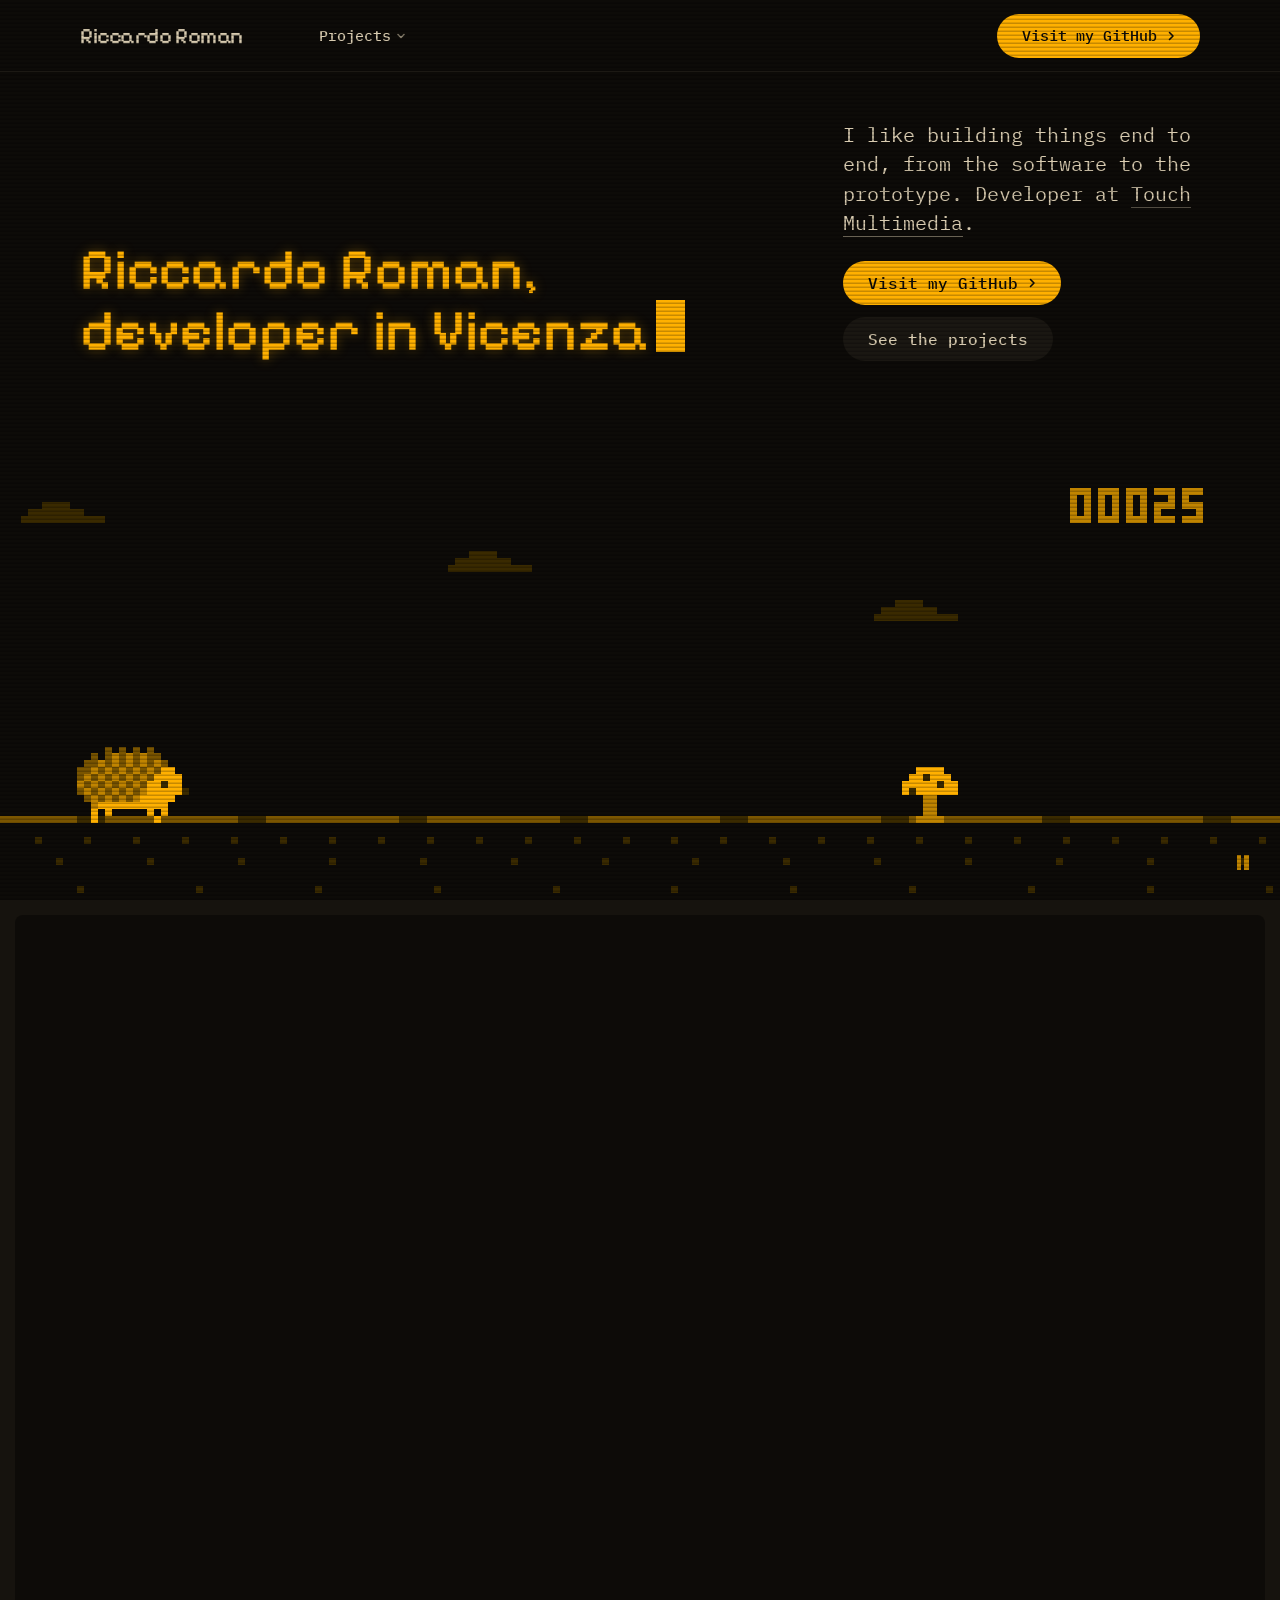
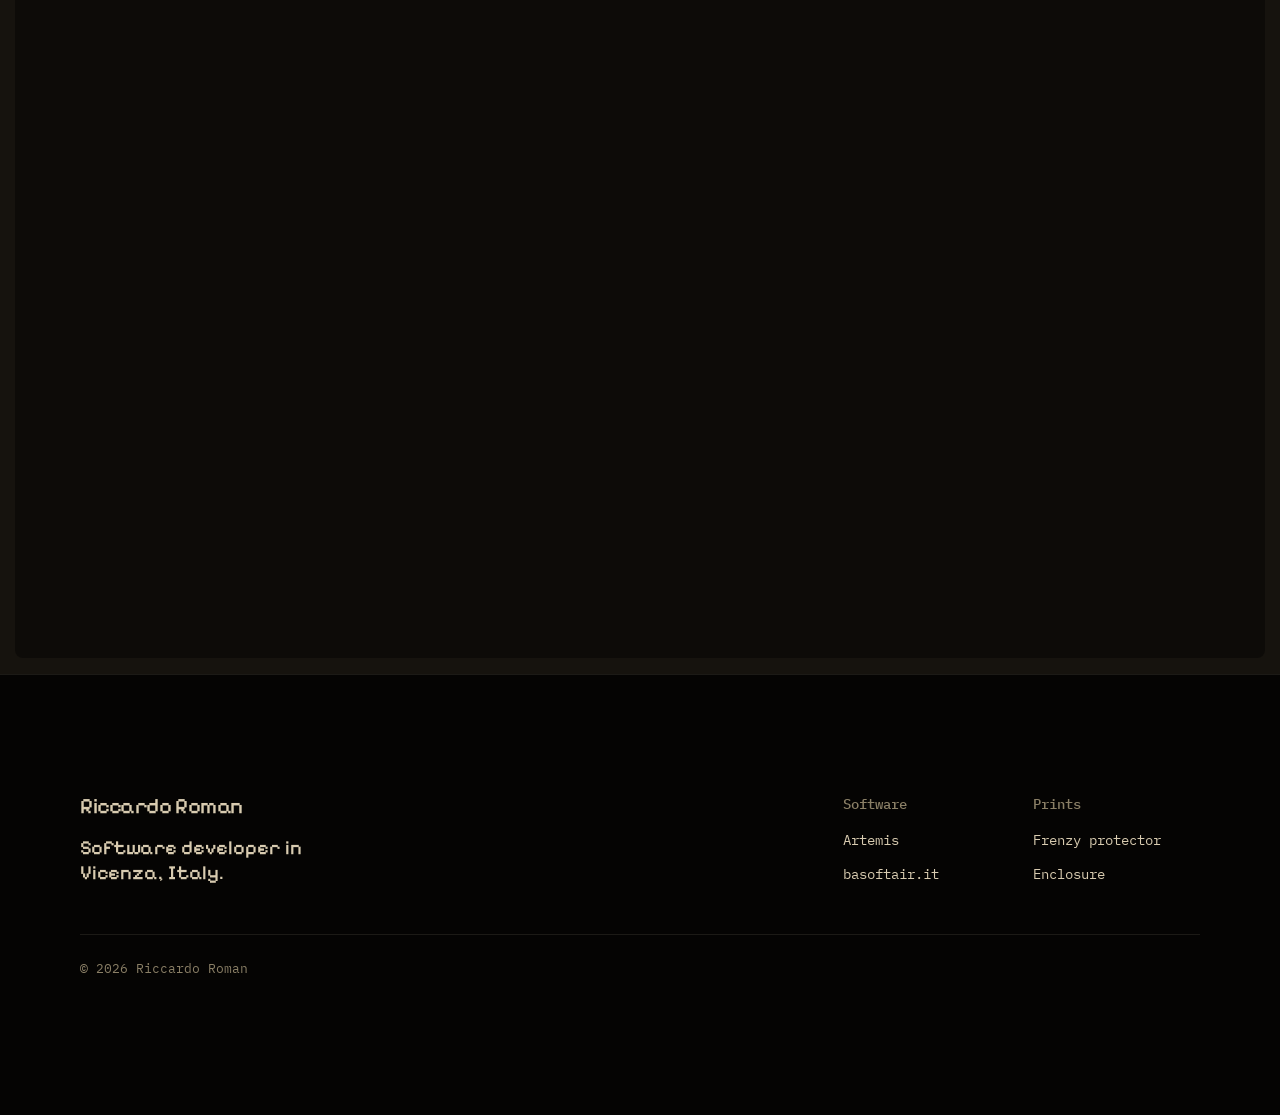
==== commit 98ef1cf0: "Show the case and lid on the homepage enclosure card, like its project page." ====
--- a/index.html
+++ b/index.html
@@ -167,12 +167,12 @@
         <a class="card card--row card--open span-6" href="/projects/frenzy-protector/">
           <h3>Frenzy protector</h3>
           <p>Fits the Vector Optics Frenzy Plus 1x31x26 red dot. Designed in Fusion.</p>
-          <div class="panel"><canvas data-stl="projects/frenzy-protector/frenzy-protector.stl" aria-hidden="true"></canvas></div>
+          <div class="panel"><canvas data-stl="projects/frenzy-protector/frenzy-protector.stl" data-flip aria-hidden="true"></canvas></div>
         </a>
         <a class="card card--row card--open span-6" href="/projects/rugged-mesh-enclosure/">
           <h3>ruggedMeshEnclosure</h3>
           <p>Parametric OpenSCAD case for a Meshtastic node on the RAK19007 board, with heat-set inserts.</p>
-          <div class="panel"><canvas data-stl="projects/rugged-mesh-enclosure/bottom-shell.stl" aria-hidden="true"></canvas></div>
+          <div class="panel"><canvas data-stl="/rugged-mesh-enclosure.stl" aria-hidden="true"></canvas></div>
         </a>
       </div>
     </div>
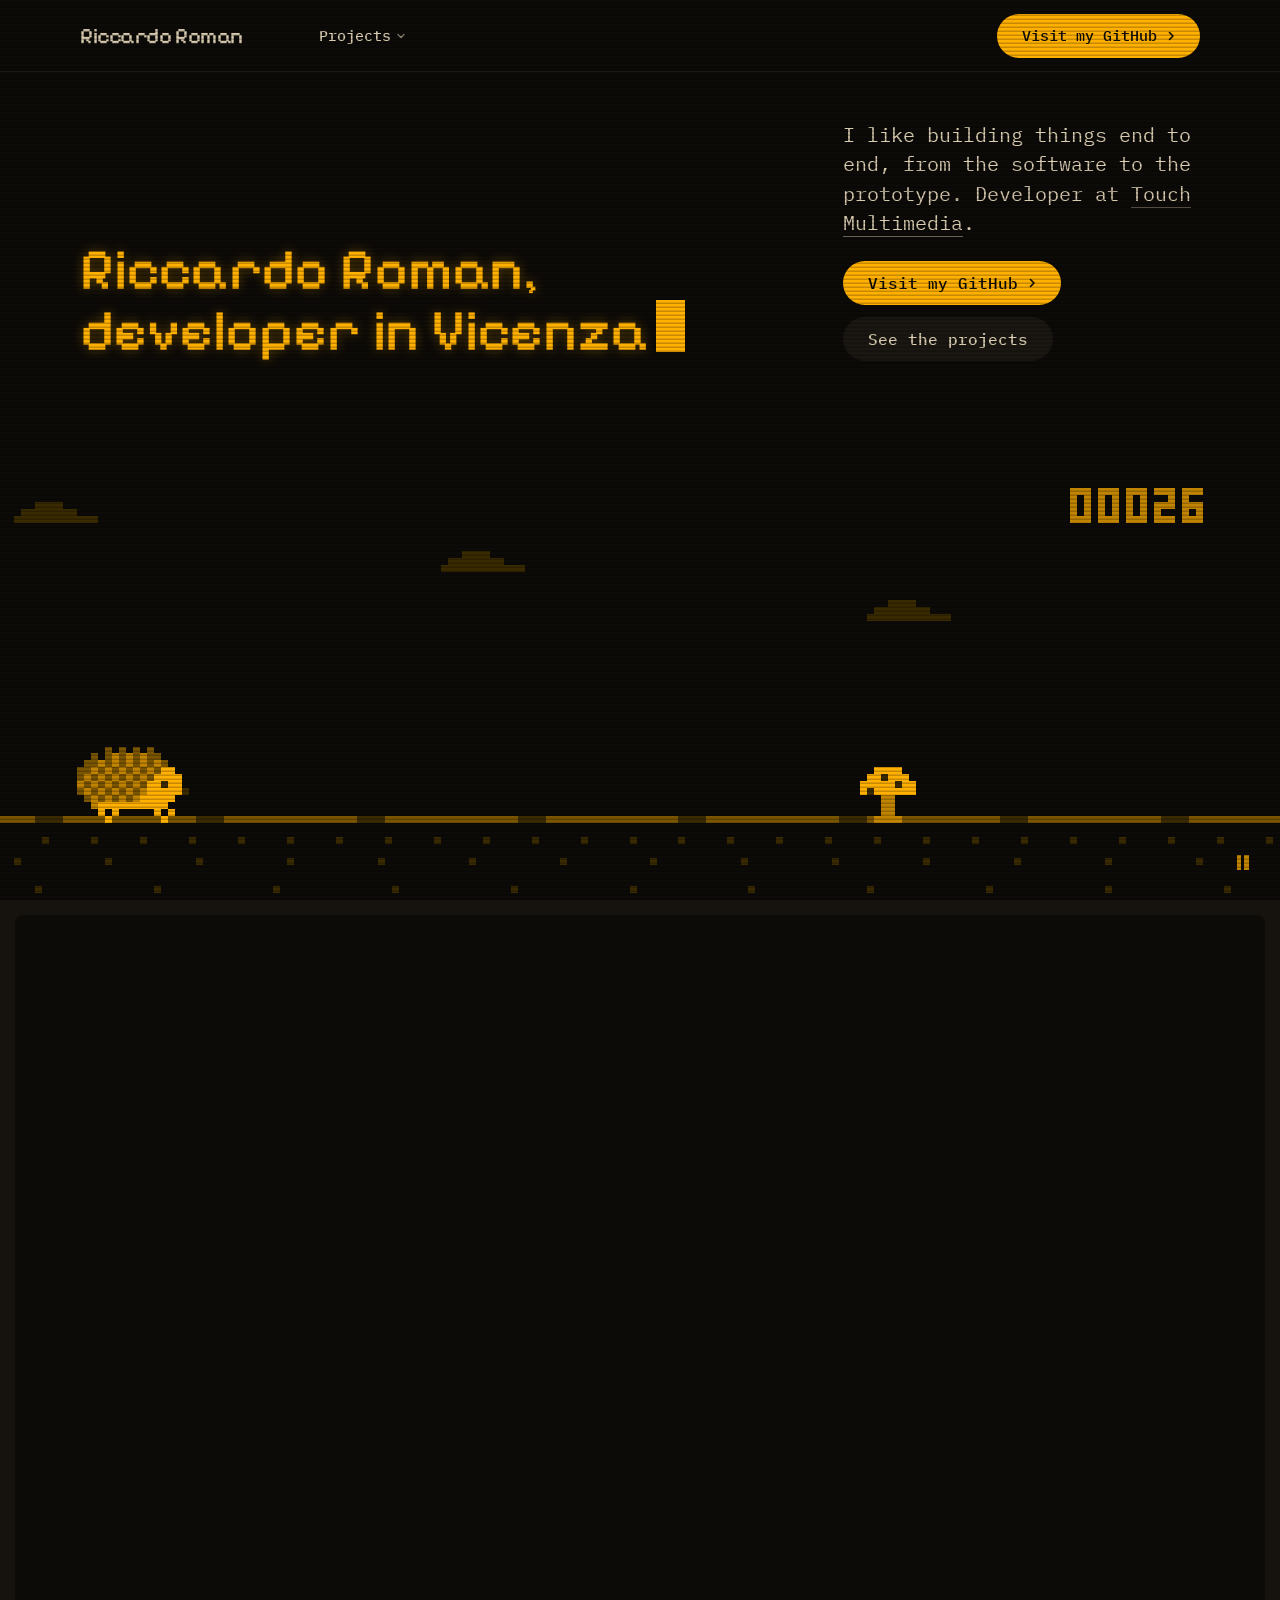
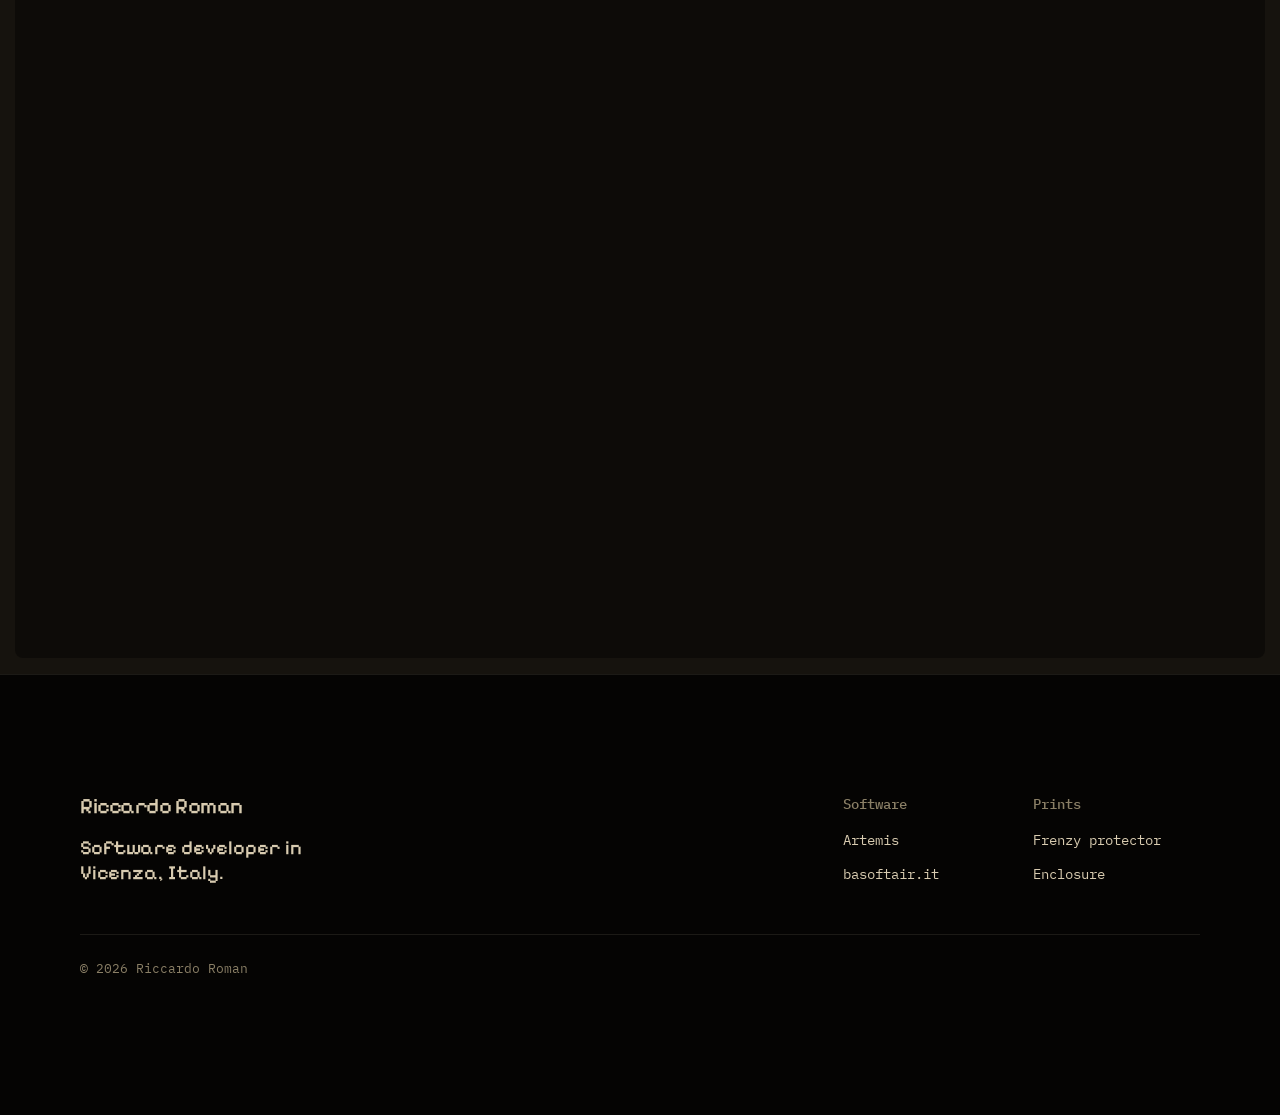
==== commit 4db9fb93: "Turn the Frenzy protector right side up on its homepage card too." ====
--- a/index.html
+++ b/index.html
@@ -172,7 +172,7 @@
         <a class="card card--row card--open span-6" href="/projects/rugged-mesh-enclosure/">
           <h3>ruggedMeshEnclosure</h3>
           <p>Parametric OpenSCAD case for a Meshtastic node on the RAK19007 board, with heat-set inserts.</p>
-          <div class="panel"><canvas data-stl="/rugged-mesh-enclosure.stl" aria-hidden="true"></canvas></div>
+          <div class="panel"><canvas data-stl="projects/rugged-mesh-enclosure/bottom-shell.stl" aria-hidden="true"></canvas></div>
         </a>
       </div>
     </div>
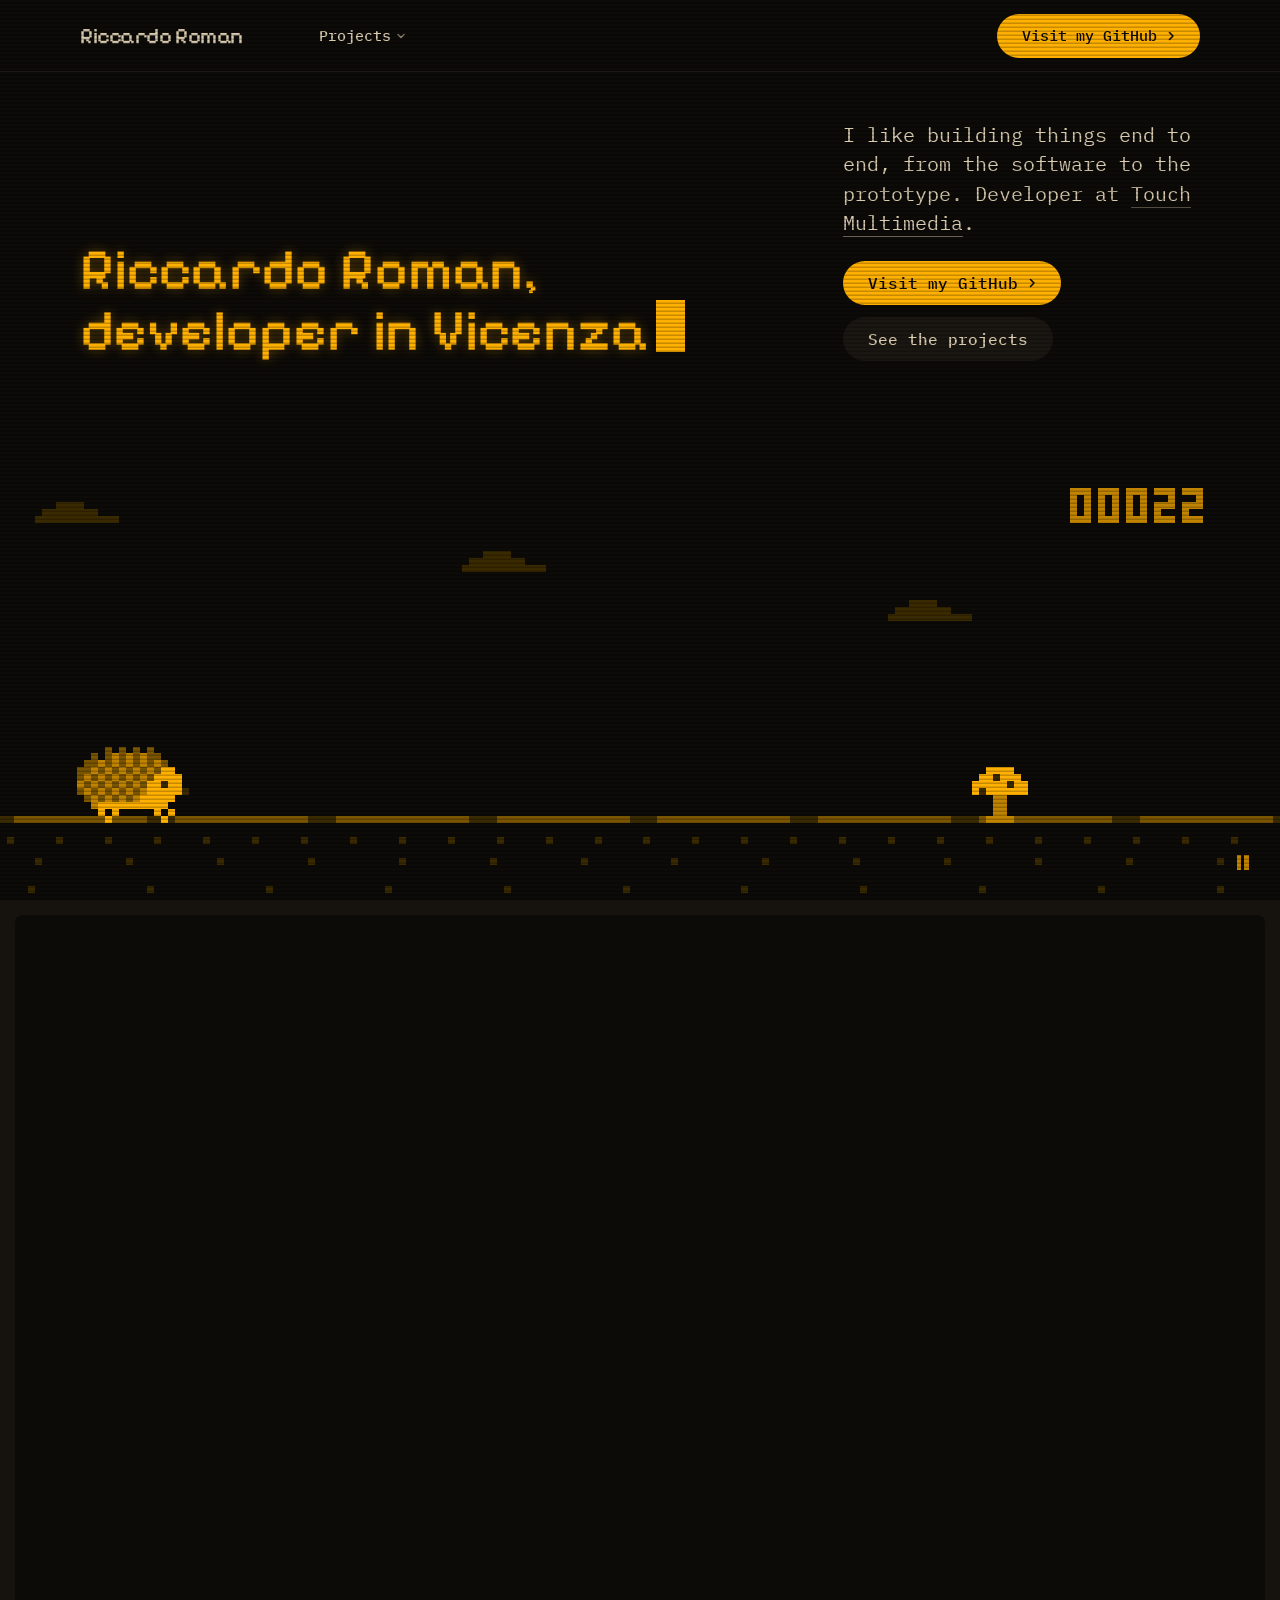
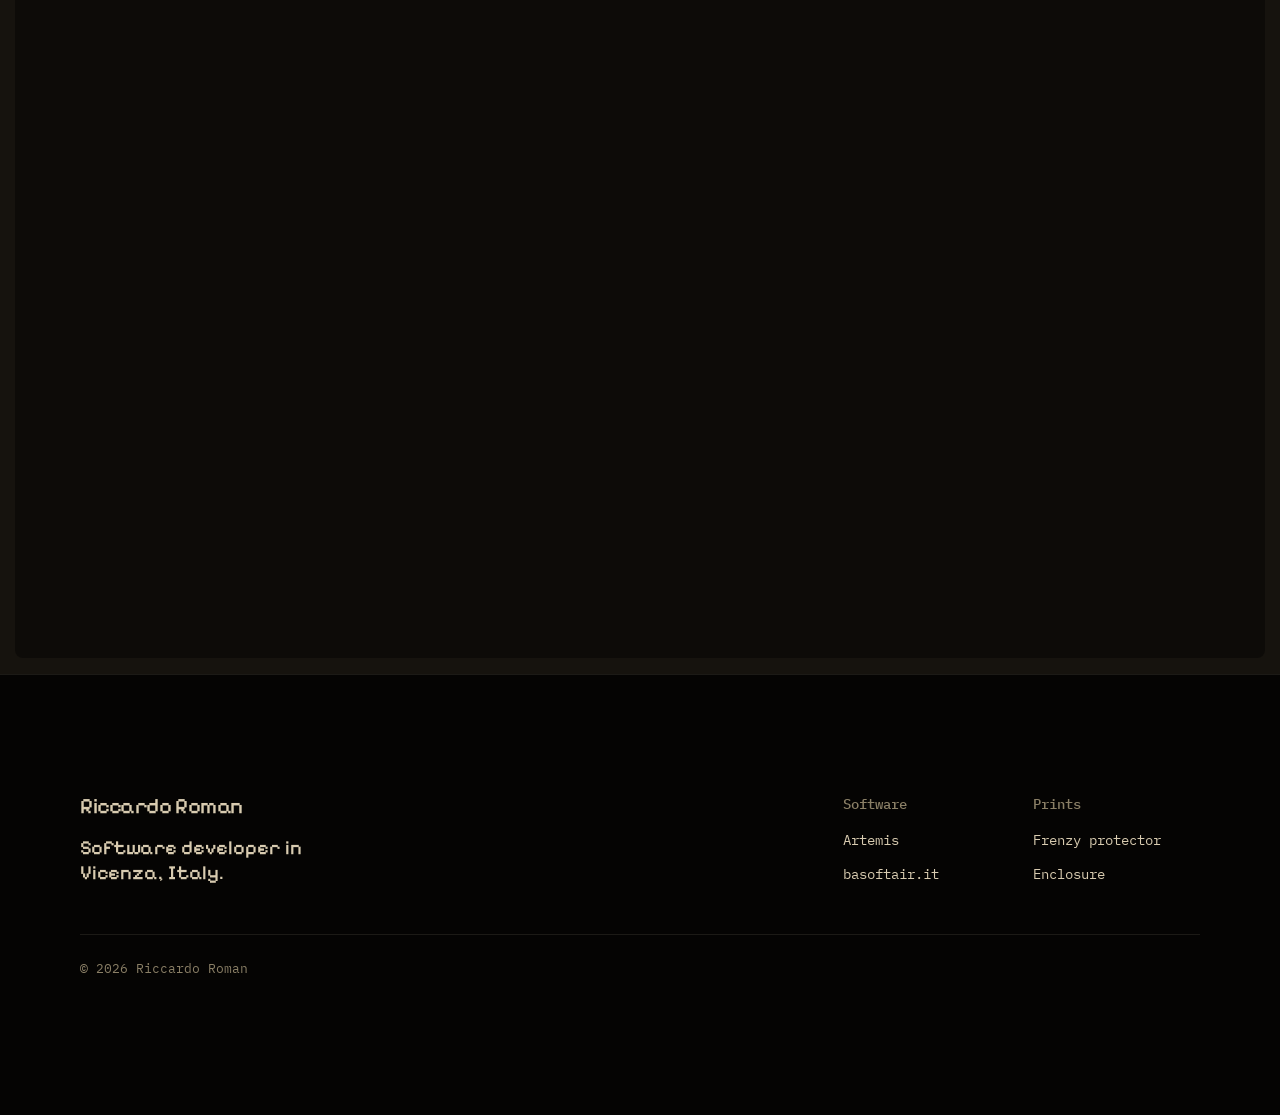
==== commit 01bdc8d2: "Version the CSS and JS links, since nginx caches them for a week." ====
--- a/index.html
+++ b/index.html
@@ -25,11 +25,11 @@
 <link rel="preconnect" href="https://fonts.googleapis.com">
 <link rel="preconnect" href="https://fonts.gstatic.com" crossorigin>
 <link href="https://fonts.googleapis.com/css2?family=Pixelify+Sans:wght@400..700&family=IBM+Plex+Mono:wght@400;500&display=swap" rel="stylesheet">
-<link rel="stylesheet" href="assets/system.css">
-<link rel="stylesheet" href="assets/ui/cards.css">
-<link rel="stylesheet" href="assets/motion/motion.css">
-<link rel="stylesheet" href="assets/backgrounds/backgrounds.css">
-<link rel="stylesheet" href="assets/layout/layout.css">
+<link rel="stylesheet" href="assets/system.css?v=2">
+<link rel="stylesheet" href="assets/ui/cards.css?v=2">
+<link rel="stylesheet" href="assets/motion/motion.css?v=2">
+<link rel="stylesheet" href="assets/backgrounds/backgrounds.css?v=2">
+<link rel="stylesheet" href="assets/layout/layout.css?v=2">
 <style>
 :root {
   --p-bg: #0d0b08; --p-surface: #16130e; --p-ink: #d8cbb0; --p-muted: #8a7f66;
@@ -46,9 +46,9 @@
   --ground-bg: #16130e; --ground-surface: #211b13; --ground-ink: #d8cbb0; --ground-muted: #8a7f66; --ground-accent: #ffb000;
 }
 </style>
-<link rel="stylesheet" href="pause.css">
+<link rel="stylesheet" href="pause.css?v=2">
 <script>document.documentElement.classList.add('m-enter');setTimeout(()=>document.documentElement.classList.add('m-enter-done'),700)</script>
-<script src="assets/backgrounds/backgrounds.js"></script>
+<script src="assets/backgrounds/backgrounds.js?v=2"></script>
 <script>document.documentElement.classList.add('mo-js');setTimeout(()=>document.documentElement.classList.add('mo-safe'),2500)</script>
 <link rel="modulepreload" href="assets/moments/moments.js">
 <link rel="modulepreload" href="assets/moments/lib.js">
@@ -172,7 +172,7 @@
         <a class="card card--row card--open span-6" href="/projects/rugged-mesh-enclosure/">
           <h3>ruggedMeshEnclosure</h3>
           <p>Parametric OpenSCAD case for a Meshtastic node on the RAK19007 board, with heat-set inserts.</p>
-          <div class="panel"><canvas data-stl="projects/rugged-mesh-enclosure/bottom-shell.stl" aria-hidden="true"></canvas></div>
+          <div class="panel"><canvas data-stl="/rugged-mesh-enclosure.stl" aria-hidden="true"></canvas></div>
         </a>
       </div>
     </div>
@@ -201,10 +201,10 @@
   <a class="btn btn--primary" href="https://github.com/Il-Ricci0">Visit my GitHub</a>
 </nav>
 
-<script type="module" src="assets/system.js"></script>
-<script type="module" src="assets/motion/motion.js"></script>
-<script type="module" src="assets/layout/layout.js"></script>
-<script src="stl.js"></script>
-<script src="runner.js"></script>
+<script type="module" src="assets/system.js?v=2"></script>
+<script type="module" src="assets/motion/motion.js?v=2"></script>
+<script type="module" src="assets/layout/layout.js?v=2"></script>
+<script src="stl.js?v=2"></script>
+<script src="runner.js?v=2"></script>
 </body>
 </html>
